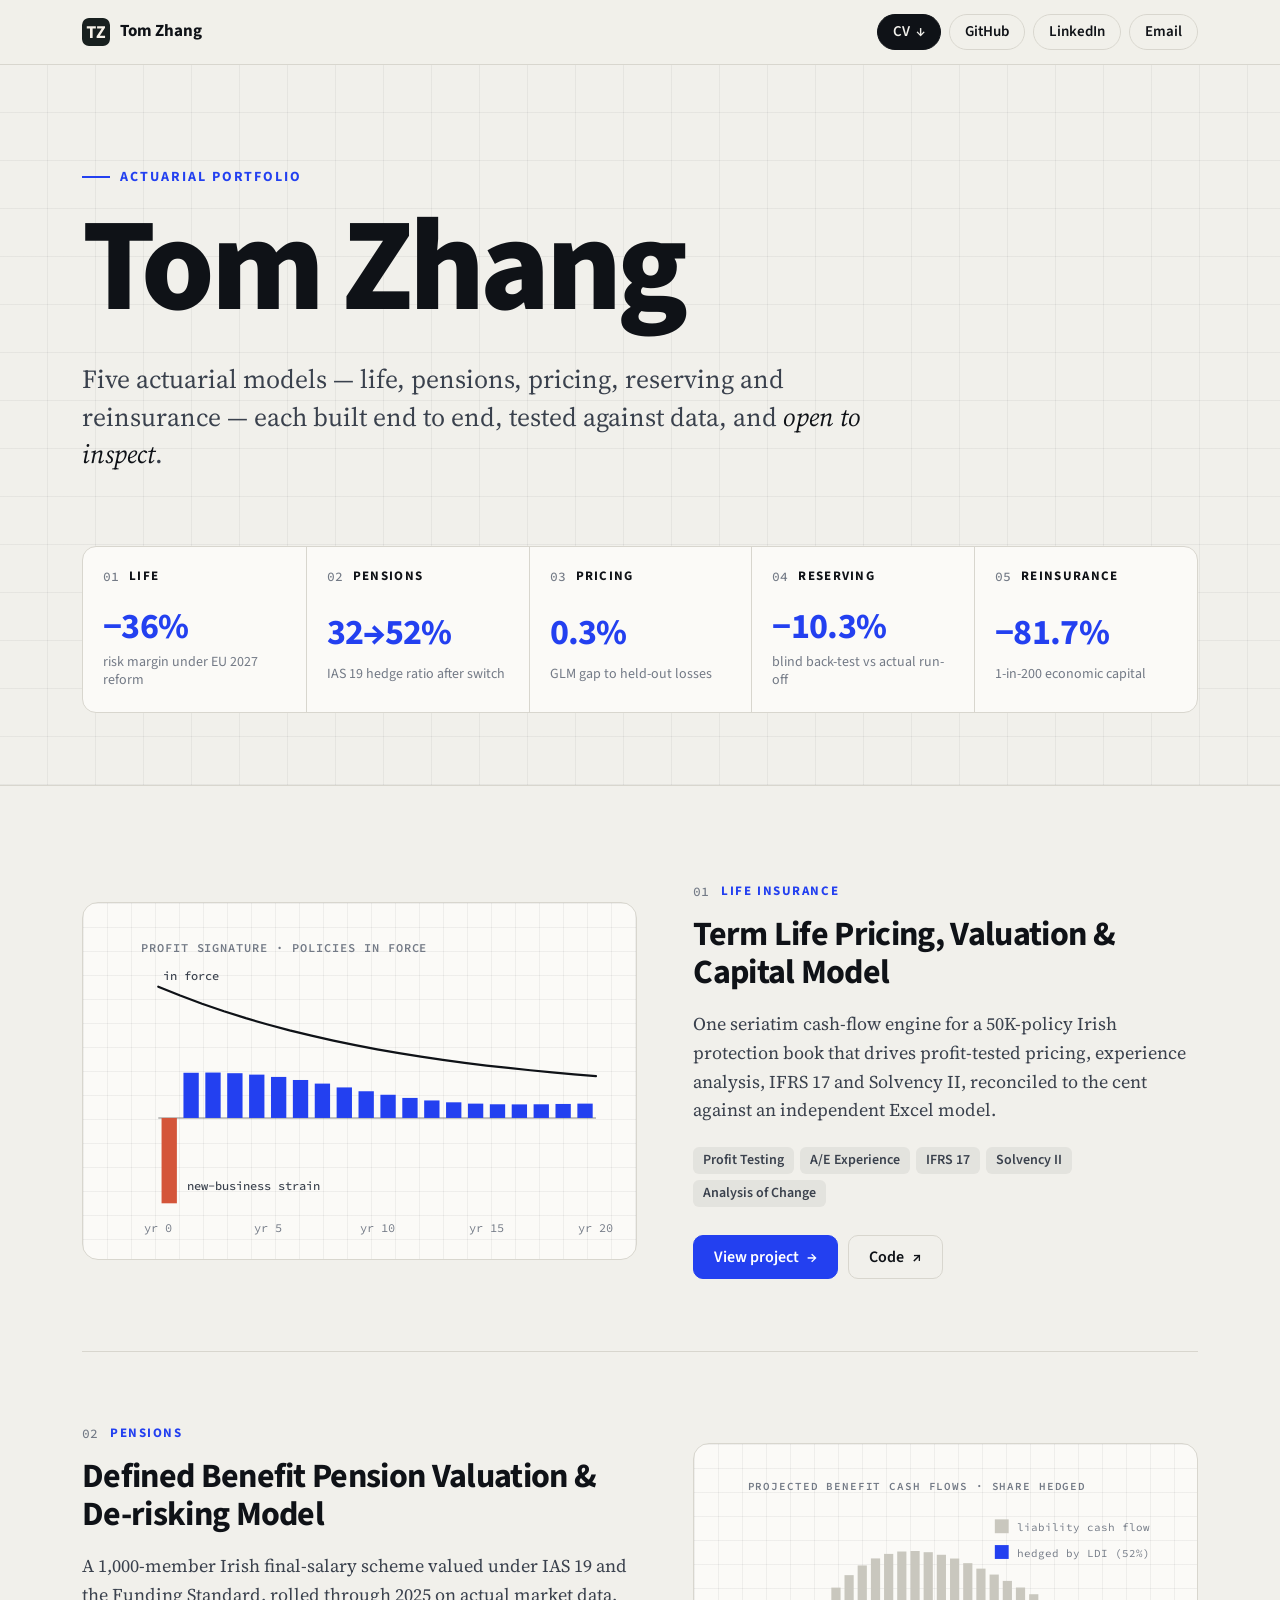
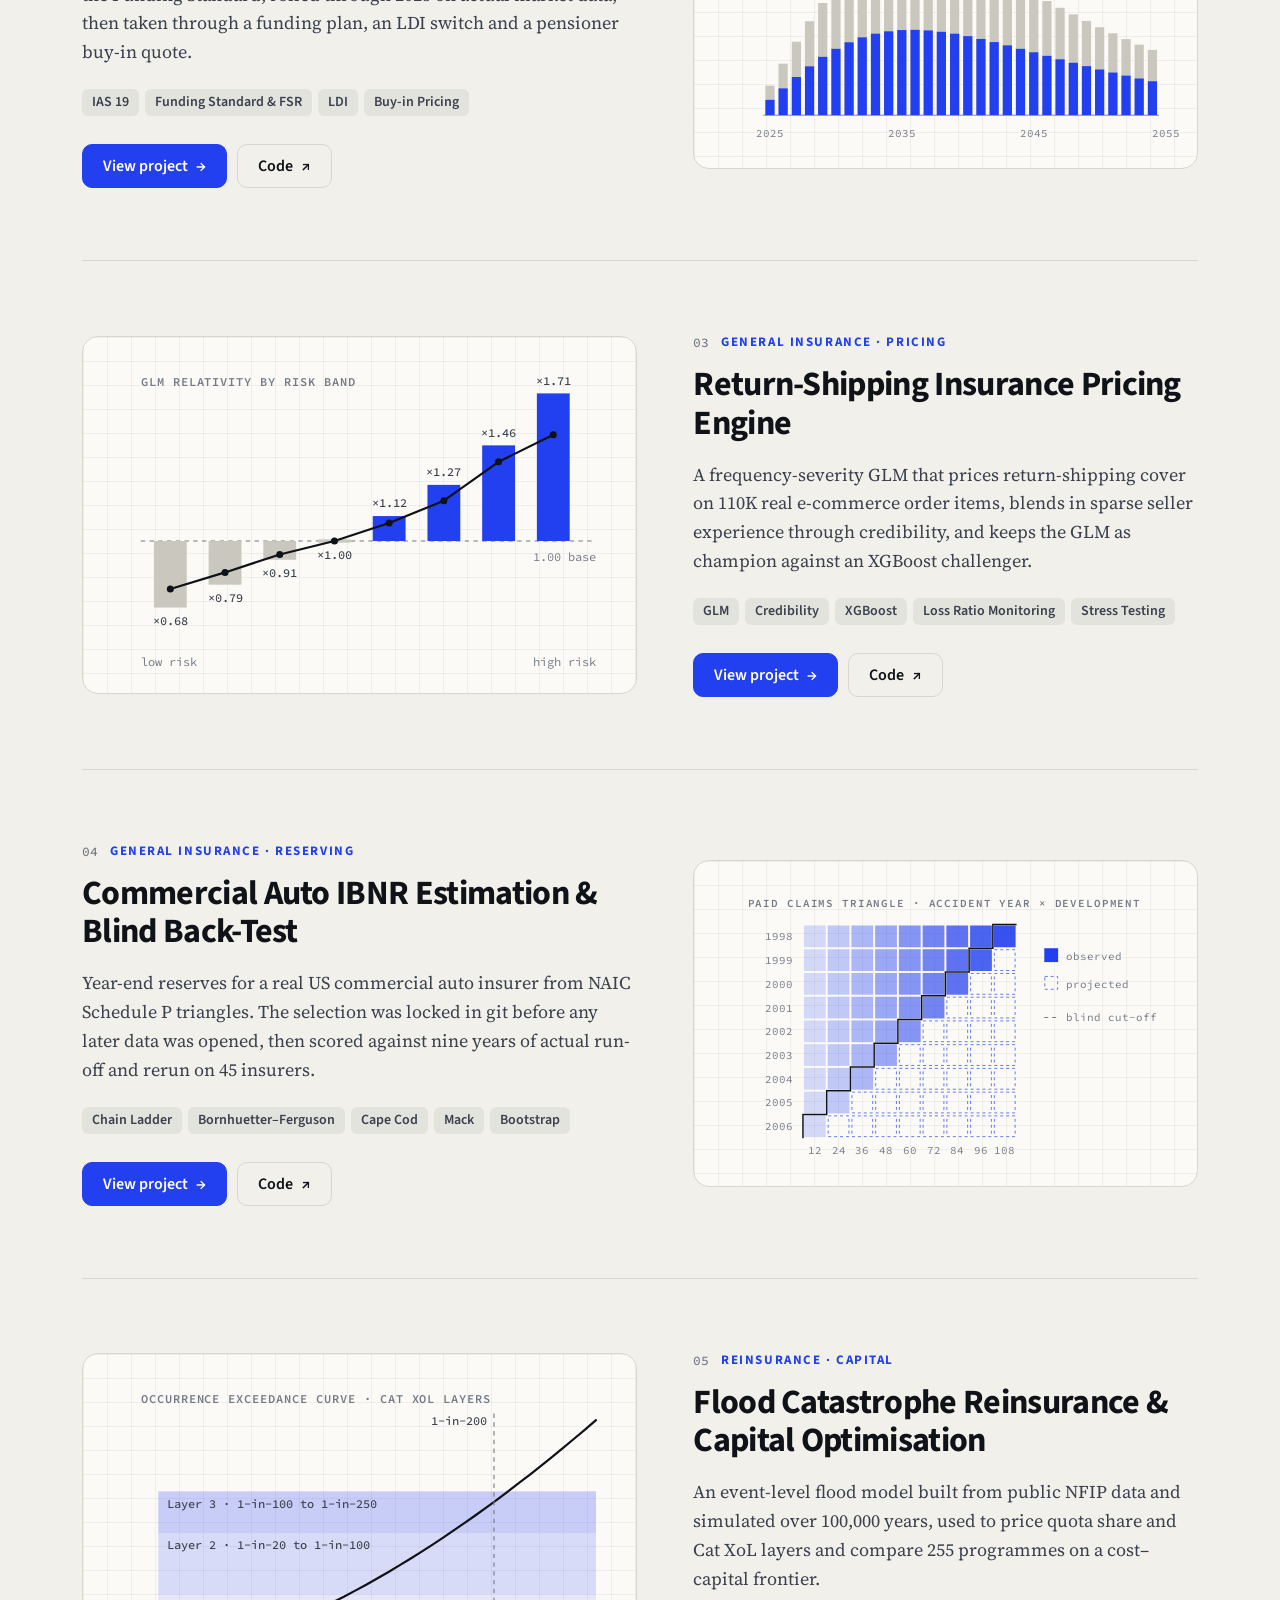
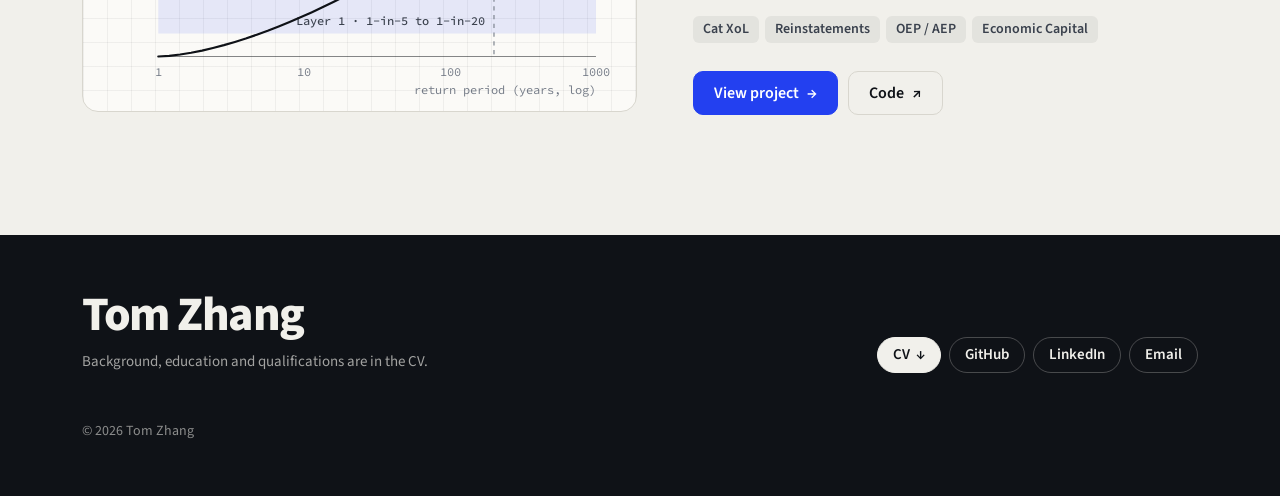
==== index.html @ 36a6f775 "Rebuild site as a visual project portfolio Replace the previous multi-page site with a single page: " ====
<!doctype html>
<html lang="en-IE">
  <head>
    <meta charset="utf-8" />
    <meta name="viewport" content="width=device-width, initial-scale=1" />
    <title>Tom Zhang · Actuarial Portfolio</title>
    <meta
      name="description"
      content="Five actuarial models across pricing, reserving, reinsurance, life and pensions, built end to end and validated against data."
    />
    <link rel="canonical" href="https://pnlync.github.io/actuarial/" />
    <meta property="og:type" content="website" />
    <meta property="og:title" content="Tom Zhang · Actuarial Portfolio" />
    <meta
      property="og:description"
      content="Five actuarial models across pricing, reserving, reinsurance, life and pensions, built end to end and validated against data."
    />
    <meta property="og:url" content="https://pnlync.github.io/actuarial/" />
    <meta name="twitter:card" content="summary" />
    <script type="application/ld+json">
      {
        "@context": "https://schema.org",
        "@type": "Person",
        "name": "Tom Zhang",
        "url": "https://pnlync.github.io/actuarial/",
        "email": "mailto:pnlync@gmail.com",
        "sameAs": ["https://github.com/pnlync", "https://www.linkedin.com/in/zhang42"]
      }
    </script>

    <link rel="icon" href="./assets/favicon.svg" type="image/svg+xml" />
    <link rel="icon" href="./assets/favicon-32.png" sizes="32x32" type="image/png" />
    <link rel="apple-touch-icon" href="./assets/apple-touch-icon.png" />

    <link rel="preconnect" href="https://fonts.googleapis.com" />
    <link rel="preconnect" href="https://fonts.gstatic.com" crossorigin />
    <link
      rel="stylesheet"
      href="https://fonts.googleapis.com/css2?family=Source+Code+Pro:wght@400;500;600&amp;family=Source+Sans+3:wght@400;500;600;700;800&amp;family=Source+Serif+4:ital,opsz,wght@0,8..60,400;0,8..60,600;1,8..60,400&amp;display=swap"
    />
    <link rel="stylesheet" href="./styles.css?v=20260929b" />
  </head>
  <body>
    <a class="skip" href="#work">Skip to projects</a>

    <header class="topbar">
      <div class="shell topbar-inner">
        <a class="mark" href="#top" aria-label="Tom Zhang, back to top">
          <img src="./assets/favicon.svg" alt="" width="28" height="28" />
          <span>Tom Zhang</span>
        </a>
        <nav aria-label="Contact and profiles">
          <ul class="pills">
            <li><a class="pill pill-solid" href="./assets/Tom_Zhang_CV.pdf">CV <span aria-hidden="true">↓</span></a></li>
            <li><a class="pill" href="https://github.com/pnlync">GitHub</a></li>
            <li><a class="pill" href="https://www.linkedin.com/in/zhang42">LinkedIn</a></li>
            <li><a class="pill" href="mailto:pnlync@gmail.com">Email</a></li>
          </ul>
        </nav>
      </div>
    </header>

    <section id="top" class="hero">
      <div class="shell">
        <p class="kicker">Actuarial Portfolio</p>
        <h1>Tom Zhang</h1>
        <p class="statement">
          Five actuarial models — life, pensions, pricing, reserving and reinsurance — each built
          end to end, tested against data, and <em>open to inspect</em>.
        </p>

        <ol class="index" aria-label="Projects at a glance">
          <li>
            <a href="#life">
              <span class="index-num">01</span>
              <span class="index-area">Life</span>
              <span class="index-fig">−36%</span>
              <span class="index-cap">risk margin under EU 2027 reform</span>
            </a>
          </li>
          <li>
            <a href="#pension">
              <span class="index-num">02</span>
              <span class="index-area">Pensions</span>
              <span class="index-fig">32→52%</span>
              <span class="index-cap">IAS 19 hedge ratio after switch</span>
            </a>
          </li>
          <li>
            <a href="#pricing">
              <span class="index-num">03</span>
              <span class="index-area">Pricing</span>
              <span class="index-fig">0.3%</span>
              <span class="index-cap">GLM gap to held-out losses</span>
            </a>
          </li>
          <li>
            <a href="#reserving">
              <span class="index-num">04</span>
              <span class="index-area">Reserving</span>
              <span class="index-fig">−10.3%</span>
              <span class="index-cap">blind back-test vs actual run-off</span>
            </a>
          </li>
          <li>
            <a href="#reinsurance">
              <span class="index-num">05</span>
              <span class="index-area">Reinsurance</span>
              <span class="index-fig">−81.7%</span>
              <span class="index-cap">1-in-200 economic capital</span>
            </a>
          </li>
        </ol>
      </div>
    </section>

    <main id="work" class="work">
      <div class="shell">
        <article class="project" id="life">
          <figure class="fig"><svg viewBox="0 0 480 300" role="img" aria-label="Term life profit signature with initial strain and declining policies in force" xmlns="http://www.w3.org/2000/svg"><text x="40.0" y="28.0" class="cap" text-anchor="start">PROFIT SIGNATURE · POLICIES IN FORCE</text><line x1="56" y1="180" x2="456" y2="180" class="axis"/><rect x="59.0" y="180" width="14.0" height="78.0" class="bar-neg"/><rect x="79.0" y="138.7" width="14.0" height="41.3" class="bar-hi"/><rect x="99.0" y="138.5" width="14.0" height="41.5" class="bar-hi"/><rect x="119.0" y="139.1" width="14.0" height="40.9" class="bar-hi"/><rect x="139.0" y="140.4" width="14.0" height="39.6" class="bar-hi"/><rect x="159.0" y="142.5" width="14.0" height="37.5" class="bar-hi"/><rect x="179.0" y="145.3" width="14.0" height="34.7" class="bar-hi"/><rect x="199.0" y="148.6" width="14.0" height="31.4" class="bar-hi"/><rect x="219.0" y="152.1" width="14.0" height="27.9" class="bar-hi"/><rect x="239.0" y="155.6" width="14.0" height="24.4" class="bar-hi"/><rect x="259.0" y="158.8" width="14.0" height="21.2" class="bar-hi"/><rect x="279.0" y="161.7" width="14.0" height="18.3" class="bar-hi"/><rect x="299.0" y="164.0" width="14.0" height="16.0" class="bar-hi"/><rect x="319.0" y="165.7" width="14.0" height="14.3" class="bar-hi"/><rect x="339.0" y="166.9" width="14.0" height="13.1" class="bar-hi"/><rect x="359.0" y="167.5" width="14.0" height="12.5" class="bar-hi"/><rect x="379.0" y="167.6" width="14.0" height="12.4" class="bar-hi"/><rect x="399.0" y="167.5" width="14.0" height="12.5" class="bar-hi"/><rect x="419.0" y="167.2" width="14.0" height="12.8" class="bar-hi"/><rect x="439.0" y="166.9" width="14.0" height="13.1" class="bar-hi"/><polyline class="line" points="56.0,60.0 76.0,68.1 96.0,75.6 116.0,82.5 136.0,88.8 156.0,94.6 176.0,100.0 196.0,104.8 216.0,109.3 236.0,113.5 256.0,117.3 276.0,120.7 296.0,123.9 316.0,126.9 336.0,129.6 356.0,132.1 376.0,134.3 396.0,136.4 416.0,138.3 436.0,140.1 456.0,141.7"/><text x="60.0" y="54.0" class="val" text-anchor="start">in force</text><text x="82.0" y="246.0" class="val" text-anchor="start">new-business strain</text><text x="56.0" y="284.0" class="ax" text-anchor="middle">yr 0</text><text x="156.0" y="284.0" class="ax" text-anchor="middle">yr 5</text><text x="256.0" y="284.0" class="ax" text-anchor="middle">yr 10</text><text x="356.0" y="284.0" class="ax" text-anchor="middle">yr 15</text><text x="456.0" y="284.0" class="ax" text-anchor="middle">yr 20</text></svg></figure>
          <div class="body">
            <p class="meta"><span class="meta-num">01</span>Life Insurance</p>
            <h2><a href="https://pnlync.github.io/assurance/">Term Life Pricing, Valuation &amp; Capital Model</a></h2>
            <p class="summary">
              One seriatim cash-flow engine for a 50K-policy Irish protection book that drives
              profit-tested pricing, experience analysis, IFRS 17 and Solvency II, reconciled to
              the cent against an independent Excel model.
            </p>
            <ul class="tags">
              <li>Profit Testing</li><li>A/E Experience</li><li>IFRS 17</li><li>Solvency II</li><li>Analysis of Change</li>
            </ul>
            <p class="actions">
              <a class="btn btn-solid" href="https://pnlync.github.io/assurance/">View project <span aria-hidden="true">→</span></a>
              <a class="btn" href="https://github.com/pnlync/assurance">Code <span aria-hidden="true">↗</span></a>
            </p>
          </div>
        </article>

        <article class="project" id="pension">
          <figure class="fig"><svg viewBox="0 0 480 300" role="img" aria-label="Pension liability cash flows by year with the hedged share highlighted" xmlns="http://www.w3.org/2000/svg"><text x="40.0" y="28.0" class="cap" text-anchor="start">PROJECTED BENEFIT CASH FLOWS · SHARE HEDGED</text><line x1="56" y1="256" x2="456" y2="256" class="axis"/><rect x="58.0" y="226.1" width="9.3" height="29.9" class="bar-lo"/><rect x="58.0" y="240.5" width="9.3" height="15.5" class="bar-hi"/><rect x="71.3" y="203.9" width="9.3" height="52.1" class="bar-lo"/><rect x="71.3" y="228.9" width="9.3" height="27.1" class="bar-hi"/><rect x="84.7" y="181.7" width="9.3" height="74.3" class="bar-lo"/><rect x="84.7" y="217.4" width="9.3" height="38.6" class="bar-hi"/><rect x="98.0" y="161.0" width="9.3" height="95.0" class="bar-lo"/><rect x="98.0" y="206.6" width="9.3" height="49.4" class="bar-hi"/><rect x="111.3" y="142.6" width="9.3" height="113.4" class="bar-lo"/><rect x="111.3" y="197.0" width="9.3" height="59.0" class="bar-hi"/><rect x="124.7" y="127.0" width="9.3" height="129.0" class="bar-lo"/><rect x="124.7" y="188.9" width="9.3" height="67.1" class="bar-hi"/><rect x="138.0" y="114.4" width="9.3" height="141.6" class="bar-lo"/><rect x="138.0" y="182.3" width="9.3" height="73.7" class="bar-hi"/><rect x="151.3" y="104.6" width="9.3" height="151.4" class="bar-lo"/><rect x="151.3" y="177.3" width="9.3" height="78.7" class="bar-hi"/><rect x="164.7" y="97.5" width="9.3" height="158.5" class="bar-lo"/><rect x="164.7" y="173.6" width="9.3" height="82.4" class="bar-hi"/><rect x="178.0" y="92.9" width="9.3" height="163.1" class="bar-lo"/><rect x="178.0" y="171.2" width="9.3" height="84.8" class="bar-hi"/><rect x="191.3" y="90.5" width="9.3" height="165.5" class="bar-lo"/><rect x="191.3" y="169.9" width="9.3" height="86.1" class="bar-hi"/><rect x="204.7" y="90.0" width="9.3" height="166.0" class="bar-lo"/><rect x="204.7" y="169.7" width="9.3" height="86.3" class="bar-hi"/><rect x="218.0" y="91.2" width="9.3" height="164.8" class="bar-lo"/><rect x="218.0" y="170.3" width="9.3" height="85.7" class="bar-hi"/><rect x="231.3" y="93.8" width="9.3" height="162.2" class="bar-lo"/><rect x="231.3" y="171.7" width="9.3" height="84.3" class="bar-hi"/><rect x="244.7" y="97.6" width="9.3" height="158.4" class="bar-lo"/><rect x="244.7" y="173.6" width="9.3" height="82.4" class="bar-hi"/><rect x="258.0" y="102.3" width="9.3" height="153.7" class="bar-lo"/><rect x="258.0" y="176.1" width="9.3" height="79.9" class="bar-hi"/><rect x="271.3" y="107.8" width="9.3" height="148.2" class="bar-lo"/><rect x="271.3" y="178.9" width="9.3" height="77.1" class="bar-hi"/><rect x="284.7" y="113.8" width="9.3" height="142.2" class="bar-lo"/><rect x="284.7" y="182.1" width="9.3" height="73.9" class="bar-hi"/><rect x="298.0" y="120.2" width="9.3" height="135.8" class="bar-lo"/><rect x="298.0" y="185.4" width="9.3" height="70.6" class="bar-hi"/><rect x="311.3" y="126.9" width="9.3" height="129.1" class="bar-lo"/><rect x="311.3" y="188.9" width="9.3" height="67.1" class="bar-hi"/><rect x="324.7" y="133.7" width="9.3" height="122.3" class="bar-lo"/><rect x="324.7" y="192.4" width="9.3" height="63.6" class="bar-hi"/><rect x="338.0" y="140.6" width="9.3" height="115.4" class="bar-lo"/><rect x="338.0" y="196.0" width="9.3" height="60.0" class="bar-hi"/><rect x="351.3" y="147.4" width="9.3" height="108.6" class="bar-lo"/><rect x="351.3" y="199.5" width="9.3" height="56.5" class="bar-hi"/><rect x="364.7" y="154.1" width="9.3" height="101.9" class="bar-lo"/><rect x="364.7" y="203.0" width="9.3" height="53.0" class="bar-hi"/><rect x="378.0" y="160.7" width="9.3" height="95.3" class="bar-lo"/><rect x="378.0" y="206.4" width="9.3" height="49.6" class="bar-hi"/><rect x="391.3" y="167.1" width="9.3" height="88.9" class="bar-lo"/><rect x="391.3" y="209.8" width="9.3" height="46.2" class="bar-hi"/><rect x="404.7" y="173.2" width="9.3" height="82.8" class="bar-lo"/><rect x="404.7" y="212.9" width="9.3" height="43.1" class="bar-hi"/><rect x="418.0" y="179.1" width="9.3" height="76.9" class="bar-lo"/><rect x="418.0" y="216.0" width="9.3" height="40.0" class="bar-hi"/><rect x="431.3" y="184.7" width="9.3" height="71.3" class="bar-lo"/><rect x="431.3" y="218.9" width="9.3" height="37.1" class="bar-hi"/><rect x="444.7" y="190.0" width="9.3" height="66.0" class="bar-lo"/><rect x="444.7" y="221.7" width="9.3" height="34.3" class="bar-hi"/><rect x="290" y="58" width="14" height="14" class="bar-lo"/><text x="312.0" y="70.0" class="ax" text-anchor="start">liability cash flow</text><rect x="290" y="84" width="14" height="14" class="bar-hi"/><text x="312.0" y="96.0" class="ax" text-anchor="start">hedged by LDI (52%)</text><text x="62.7" y="278.0" class="ax" text-anchor="middle">2025</text><text x="196.0" y="278.0" class="ax" text-anchor="middle">2035</text><text x="329.3" y="278.0" class="ax" text-anchor="middle">2045</text><text x="462.7" y="278.0" class="ax" text-anchor="middle">2055</text></svg></figure>
          <div class="body">
            <p class="meta"><span class="meta-num">02</span>Pensions</p>
            <h2><a href="https://pnlync.github.io/db-pension/">Defined Benefit Pension Valuation &amp; De-risking Model</a></h2>
            <p class="summary">
              A 1,000-member Irish final-salary scheme valued under IAS 19 and the Funding
              Standard, rolled through 2025 on actual market data, then taken through a funding
              plan, an LDI switch and a pensioner buy-in quote.
            </p>
            <ul class="tags">
              <li>IAS 19</li><li>Funding Standard &amp; FSR</li><li>LDI</li><li>Buy-in Pricing</li>
            </ul>
            <p class="actions">
              <a class="btn btn-solid" href="https://pnlync.github.io/db-pension/">View project <span aria-hidden="true">→</span></a>
              <a class="btn" href="https://github.com/pnlync/db-pension">Code <span aria-hidden="true">↗</span></a>
            </p>
          </div>
        </article>

        <article class="project" id="pricing">
          <figure class="fig"><svg viewBox="0 0 480 300" role="img" aria-label="Bar chart of GLM relativities by risk band with a credibility-blended line" xmlns="http://www.w3.org/2000/svg"><line x1="40" y1="170" x2="456" y2="170" class="base"/><text x="456.0" y="188.0" class="ax" text-anchor="end">1.00 base</text><rect x="52" y="170.0" width="30" height="60.8" class="bar-lo"/><text x="67.0" y="246.8" class="val" text-anchor="middle">×0.68</text><rect x="102" y="170.0" width="30" height="39.9" class="bar-lo"/><text x="117.0" y="225.9" class="val" text-anchor="middle">×0.79</text><rect x="152" y="170.0" width="30" height="17.1" class="bar-lo"/><text x="167.0" y="203.1" class="val" text-anchor="middle">×0.91</text><rect x="202" y="168.5" width="30" height="3" class="bar-lo"/><text x="217.0" y="186.0" class="val" text-anchor="middle">×1.00</text><rect x="252" y="147.2" width="30" height="22.8" class="bar-hi"/><text x="267.0" y="139.2" class="val" text-anchor="middle">×1.12</text><rect x="302" y="118.7" width="30" height="51.3" class="bar-hi"/><text x="317.0" y="110.7" class="val" text-anchor="middle">×1.27</text><rect x="352" y="82.6" width="30" height="87.4" class="bar-hi"/><text x="367.0" y="74.6" class="val" text-anchor="middle">×1.46</text><rect x="402" y="35.1" width="30" height="134.9" class="bar-hi"/><text x="417.0" y="27.1" class="val" text-anchor="middle">×1.71</text><polyline class="line" points="67.0,213.8 117.0,198.7 167.0,182.3 217.0,170.0 267.0,153.6 317.0,133.1 367.0,97.6 417.0,72.9"/><circle cx="67.0" cy="213.8" r="3.2" class="dot"/><circle cx="117.0" cy="198.7" r="3.2" class="dot"/><circle cx="167.0" cy="182.3" r="3.2" class="dot"/><circle cx="217.0" cy="170.0" r="3.2" class="dot"/><circle cx="267.0" cy="153.6" r="3.2" class="dot"/><circle cx="317.0" cy="133.1" r="3.2" class="dot"/><circle cx="367.0" cy="97.6" r="3.2" class="dot"/><circle cx="417.0" cy="72.9" r="3.2" class="dot"/><text x="40.0" y="28.0" class="cap" text-anchor="start">GLM RELATIVITY BY RISK BAND</text><text x="40.0" y="284.0" class="ax" text-anchor="start">low risk</text><text x="456.0" y="284.0" class="ax" text-anchor="end">high risk</text></svg></figure>
          <div class="body">
            <p class="meta"><span class="meta-num">03</span>General Insurance · Pricing</p>
            <h2><a href="https://pnlync.github.io/shipping-insurance/">Return-Shipping Insurance Pricing Engine</a></h2>
            <p class="summary">
              A frequency-severity GLM that prices return-shipping cover on 110K real e-commerce
              order items, blends in sparse seller experience through credibility, and keeps the
              GLM as champion against an XGBoost challenger.
            </p>
            <ul class="tags">
              <li>GLM</li><li>Credibility</li><li>XGBoost</li><li>Loss Ratio Monitoring</li><li>Stress Testing</li>
            </ul>
            <p class="actions">
              <a class="btn btn-solid" href="https://pnlync.github.io/shipping-insurance/">View project <span aria-hidden="true">→</span></a>
              <a class="btn" href="https://github.com/pnlync/shipping-insurance">Code <span aria-hidden="true">↗</span></a>
            </p>
          </div>
        </article>

        <article class="project" id="reserving">
          <figure class="fig"><svg viewBox="0 0 480 300" role="img" aria-label="Claims development triangle split into observed and projected cells" xmlns="http://www.w3.org/2000/svg"><text x="40.0" y="28.0" class="cap" text-anchor="start">PAID CLAIMS TRIANGLE · ACCIDENT YEAR × DEVELOPMENT</text><text x="86.0" y="62.0" class="ax" text-anchor="end">1998</text><rect x="97" y="47" width="22" height="22" class="cell" style="opacity:0.18"/><rect x="121" y="47" width="22" height="22" class="cell" style="opacity:0.27"/><rect x="145" y="47" width="22" height="22" class="cell" style="opacity:0.36"/><rect x="169" y="47" width="22" height="22" class="cell" style="opacity:0.45"/><rect x="193" y="47" width="22" height="22" class="cell" style="opacity:0.54"/><rect x="217" y="47" width="22" height="22" class="cell" style="opacity:0.63"/><rect x="241" y="47" width="22" height="22" class="cell" style="opacity:0.72"/><rect x="265" y="47" width="22" height="22" class="cell" style="opacity:0.81"/><rect x="289" y="47" width="22" height="22" class="cell" style="opacity:0.90"/><text x="86.0" y="86.0" class="ax" text-anchor="end">1999</text><rect x="97" y="71" width="22" height="22" class="cell" style="opacity:0.18"/><rect x="121" y="71" width="22" height="22" class="cell" style="opacity:0.27"/><rect x="145" y="71" width="22" height="22" class="cell" style="opacity:0.36"/><rect x="169" y="71" width="22" height="22" class="cell" style="opacity:0.45"/><rect x="193" y="71" width="22" height="22" class="cell" style="opacity:0.54"/><rect x="217" y="71" width="22" height="22" class="cell" style="opacity:0.63"/><rect x="241" y="71" width="22" height="22" class="cell" style="opacity:0.72"/><rect x="265" y="71" width="22" height="22" class="cell" style="opacity:0.81"/><rect x="289.5" y="71.5" width="21" height="21" class="proj"/><text x="86.0" y="110.0" class="ax" text-anchor="end">2000</text><rect x="97" y="95" width="22" height="22" class="cell" style="opacity:0.18"/><rect x="121" y="95" width="22" height="22" class="cell" style="opacity:0.27"/><rect x="145" y="95" width="22" height="22" class="cell" style="opacity:0.36"/><rect x="169" y="95" width="22" height="22" class="cell" style="opacity:0.45"/><rect x="193" y="95" width="22" height="22" class="cell" style="opacity:0.54"/><rect x="217" y="95" width="22" height="22" class="cell" style="opacity:0.63"/><rect x="241" y="95" width="22" height="22" class="cell" style="opacity:0.72"/><rect x="265.5" y="95.5" width="21" height="21" class="proj"/><rect x="289.5" y="95.5" width="21" height="21" class="proj"/><text x="86.0" y="134.0" class="ax" text-anchor="end">2001</text><rect x="97" y="119" width="22" height="22" class="cell" style="opacity:0.18"/><rect x="121" y="119" width="22" height="22" class="cell" style="opacity:0.27"/><rect x="145" y="119" width="22" height="22" class="cell" style="opacity:0.36"/><rect x="169" y="119" width="22" height="22" class="cell" style="opacity:0.45"/><rect x="193" y="119" width="22" height="22" class="cell" style="opacity:0.54"/><rect x="217" y="119" width="22" height="22" class="cell" style="opacity:0.63"/><rect x="241.5" y="119.5" width="21" height="21" class="proj"/><rect x="265.5" y="119.5" width="21" height="21" class="proj"/><rect x="289.5" y="119.5" width="21" height="21" class="proj"/><text x="86.0" y="158.0" class="ax" text-anchor="end">2002</text><rect x="97" y="143" width="22" height="22" class="cell" style="opacity:0.18"/><rect x="121" y="143" width="22" height="22" class="cell" style="opacity:0.27"/><rect x="145" y="143" width="22" height="22" class="cell" style="opacity:0.36"/><rect x="169" y="143" width="22" height="22" class="cell" style="opacity:0.45"/><rect x="193" y="143" width="22" height="22" class="cell" style="opacity:0.54"/><rect x="217.5" y="143.5" width="21" height="21" class="proj"/><rect x="241.5" y="143.5" width="21" height="21" class="proj"/><rect x="265.5" y="143.5" width="21" height="21" class="proj"/><rect x="289.5" y="143.5" width="21" height="21" class="proj"/><text x="86.0" y="182.0" class="ax" text-anchor="end">2003</text><rect x="97" y="167" width="22" height="22" class="cell" style="opacity:0.18"/><rect x="121" y="167" width="22" height="22" class="cell" style="opacity:0.27"/><rect x="145" y="167" width="22" height="22" class="cell" style="opacity:0.36"/><rect x="169" y="167" width="22" height="22" class="cell" style="opacity:0.45"/><rect x="193.5" y="167.5" width="21" height="21" class="proj"/><rect x="217.5" y="167.5" width="21" height="21" class="proj"/><rect x="241.5" y="167.5" width="21" height="21" class="proj"/><rect x="265.5" y="167.5" width="21" height="21" class="proj"/><rect x="289.5" y="167.5" width="21" height="21" class="proj"/><text x="86.0" y="206.0" class="ax" text-anchor="end">2004</text><rect x="97" y="191" width="22" height="22" class="cell" style="opacity:0.18"/><rect x="121" y="191" width="22" height="22" class="cell" style="opacity:0.27"/><rect x="145" y="191" width="22" height="22" class="cell" style="opacity:0.36"/><rect x="169.5" y="191.5" width="21" height="21" class="proj"/><rect x="193.5" y="191.5" width="21" height="21" class="proj"/><rect x="217.5" y="191.5" width="21" height="21" class="proj"/><rect x="241.5" y="191.5" width="21" height="21" class="proj"/><rect x="265.5" y="191.5" width="21" height="21" class="proj"/><rect x="289.5" y="191.5" width="21" height="21" class="proj"/><text x="86.0" y="230.0" class="ax" text-anchor="end">2005</text><rect x="97" y="215" width="22" height="22" class="cell" style="opacity:0.18"/><rect x="121" y="215" width="22" height="22" class="cell" style="opacity:0.27"/><rect x="145.5" y="215.5" width="21" height="21" class="proj"/><rect x="169.5" y="215.5" width="21" height="21" class="proj"/><rect x="193.5" y="215.5" width="21" height="21" class="proj"/><rect x="217.5" y="215.5" width="21" height="21" class="proj"/><rect x="241.5" y="215.5" width="21" height="21" class="proj"/><rect x="265.5" y="215.5" width="21" height="21" class="proj"/><rect x="289.5" y="215.5" width="21" height="21" class="proj"/><text x="86.0" y="254.0" class="ax" text-anchor="end">2006</text><rect x="97" y="239" width="22" height="22" class="cell" style="opacity:0.18"/><rect x="121.5" y="239.5" width="21" height="21" class="proj"/><rect x="145.5" y="239.5" width="21" height="21" class="proj"/><rect x="169.5" y="239.5" width="21" height="21" class="proj"/><rect x="193.5" y="239.5" width="21" height="21" class="proj"/><rect x="217.5" y="239.5" width="21" height="21" class="proj"/><rect x="241.5" y="239.5" width="21" height="21" class="proj"/><rect x="265.5" y="239.5" width="21" height="21" class="proj"/><rect x="289.5" y="239.5" width="21" height="21" class="proj"/><text x="108.0" y="278.0" class="ax" text-anchor="middle">12</text><text x="132.0" y="278.0" class="ax" text-anchor="middle">24</text><text x="156.0" y="278.0" class="ax" text-anchor="middle">36</text><text x="180.0" y="278.0" class="ax" text-anchor="middle">48</text><text x="204.0" y="278.0" class="ax" text-anchor="middle">60</text><text x="228.0" y="278.0" class="ax" text-anchor="middle">72</text><text x="252.0" y="278.0" class="ax" text-anchor="middle">84</text><text x="276.0" y="278.0" class="ax" text-anchor="middle">96</text><text x="300.0" y="278.0" class="ax" text-anchor="middle">108</text><rect x="340" y="70" width="14" height="14" class="cell"/><text x="362.0" y="82.0" class="ax" text-anchor="start">observed</text><rect x="340.5" y="98.5" width="13" height="13" class="proj"/><text x="362.0" y="110.0" class="ax" text-anchor="start">projected</text><line x1="340" y1="140" x2="354" y2="140" class="base"/><text x="362.0" y="144.0" class="ax" text-anchor="start">blind cut-off</text><polyline class="cut" points="312,46 312,46 288,46 288,70 264,70 264,94 240,94 240,118 216,118 216,142 192,142 192,166 168,166 168,190 144,190 144,214 120,214 120,238 96,238 96,262"/></svg></figure>
          <div class="body">
            <p class="meta"><span class="meta-num">04</span>General Insurance · Reserving</p>
            <h2><a href="https://pnlync.github.io/reserving/">Commercial Auto IBNR Estimation &amp; Blind Back-Test</a></h2>
            <p class="summary">
              Year-end reserves for a real US commercial auto insurer from NAIC Schedule P
              triangles. The selection was locked in git before any later data was opened, then
              scored against nine years of actual run-off and rerun on 45 insurers.
            </p>
            <ul class="tags">
              <li>Chain Ladder</li><li>Bornhuetter–Ferguson</li><li>Cape Cod</li><li>Mack</li><li>Bootstrap</li>
            </ul>
            <p class="actions">
              <a class="btn btn-solid" href="https://pnlync.github.io/reserving/">View project <span aria-hidden="true">→</span></a>
              <a class="btn" href="https://github.com/pnlync/reserving">Code <span aria-hidden="true">↗</span></a>
            </p>
          </div>
        </article>

        <article class="project" id="reinsurance">
          <figure class="fig"><svg viewBox="0 0 480 300" role="img" aria-label="Exceedance curve with three catastrophe excess-of-loss layers and the 1-in-200 point" xmlns="http://www.w3.org/2000/svg"><text x="40.0" y="28.0" class="cap" text-anchor="start">OCCURRENCE EXCEEDANCE CURVE · CAT XOL LAYERS</text><rect x="56" y="203.3" width="400" height="35.7" class="layer" style="opacity:0.10"/><text x="354.8" y="231.0" class="val" text-anchor="end">Layer 1 · 1-in-5 to 1-in-20</text><rect x="56" y="147.1" width="400" height="56.2" class="layer" style="opacity:0.17"/><text x="64.0" y="162.1" class="val" text-anchor="start">Layer 2 · 1-in-20 to 1-in-100</text><rect x="56" y="109.1" width="400" height="38.0" class="layer" style="opacity:0.24"/><text x="64.0" y="124.1" class="val" text-anchor="start">Layer 3 · 1-in-100 to 1-in-250</text><line x1="56" y1="260" x2="456" y2="260" class="axis"/><polyline class="line" points="56.0,260.0 66.0,259.4 76.0,258.2 86.0,256.6 96.0,254.6 106.0,252.2 116.0,249.6 126.0,246.7 136.0,243.6 146.0,240.1 156.0,236.5 166.0,232.6 176.0,228.5 186.0,224.2 196.0,219.7 206.0,215.0 216.0,210.1 226.0,205.1 236.0,199.8 246.0,194.4 256.0,188.7 266.0,183.0 276.0,177.0 286.0,170.9 296.0,164.6 306.0,158.2 316.0,151.6 326.0,144.8 336.0,137.9 346.0,130.9 356.0,123.7 366.0,116.3 376.0,108.9 386.0,101.2 396.0,93.5 406.0,85.6 416.0,77.5 426.0,69.3 436.0,61.0 446.0,52.6 456.0,44.0"/><line x1="362.8" y1="38" x2="362.8" y2="260" class="base"/><text x="356.8" y="48.0" class="val" text-anchor="end">1-in-200</text><text x="56.0" y="278.0" class="ax" text-anchor="middle">1</text><text x="189.3" y="278.0" class="ax" text-anchor="middle">10</text><text x="322.7" y="278.0" class="ax" text-anchor="middle">100</text><text x="456.0" y="278.0" class="ax" text-anchor="middle">1000</text><text x="456.0" y="294.0" class="ax" text-anchor="end">return period (years, log)</text></svg></figure>
          <div class="body">
            <p class="meta"><span class="meta-num">05</span>Reinsurance · Capital</p>
            <h2><a href="https://pnlync.github.io/reinsurance/">Flood Catastrophe Reinsurance &amp; Capital Optimisation</a></h2>
            <p class="summary">
              An event-level flood model built from public NFIP data and simulated over 100,000
              years, used to price quota share and Cat XoL layers and compare 255 programmes on a
              cost–capital frontier.
            </p>
            <ul class="tags">
              <li>Cat XoL</li><li>Reinstatements</li><li>OEP / AEP</li><li>Economic Capital</li>
            </ul>
            <p class="actions">
              <a class="btn btn-solid" href="https://pnlync.github.io/reinsurance/">View project <span aria-hidden="true">→</span></a>
              <a class="btn" href="https://github.com/pnlync/reinsurance">Code <span aria-hidden="true">↗</span></a>
            </p>
          </div>
        </article>
      </div>
    </main>

    <footer class="footer">
      <div class="shell footer-inner">
        <div>
          <p class="footer-name">Tom Zhang</p>
          <p class="footer-note">Background, education and qualifications are in the CV.</p>
        </div>
        <ul class="pills">
          <li><a class="pill pill-solid" href="./assets/Tom_Zhang_CV.pdf">CV <span aria-hidden="true">↓</span></a></li>
          <li><a class="pill" href="https://github.com/pnlync">GitHub</a></li>
          <li><a class="pill" href="https://www.linkedin.com/in/zhang42">LinkedIn</a></li>
          <li><a class="pill" href="mailto:pnlync@gmail.com">Email</a></li>
        </ul>
      </div>
      <p class="shell copy">© 2026 Tom Zhang</p>
    </footer>
  </body>
</html>
---- styles.css ----
/* Tom Zhang · Actuarial Portfolio
   Type: Source Sans 3 (structure), Source Serif 4 (reading), Source Code Pro (data labels) */

:root {
  --bg: #f1f0eb;
  --panel: #fbfaf7;
  --ink: #0f1217;
  --ink-2: #3a414d;
  --muted: #737a86;
  --line: #d8d6ce;
  --grid: rgba(15, 18, 23, 0.05);
  --accent: #2340f0;
  --accent-ink: #ffffff;
  --bar: #c9c7be;
  --neg: #d4553a;

  --sans: "Source Sans 3", system-ui, -apple-system, "Segoe UI", sans-serif;
  --serif: "Source Serif 4", Georgia, serif;
  --mono: "Source Code Pro", ui-monospace, Menlo, Consolas, monospace;

  --shell: 1180px;
  --gutter: 32px;
  color-scheme: light;
}

@media (prefers-color-scheme: dark) {
  :root:not([data-theme="light"]) {
    --bg: #0b0d11;
    --panel: #12151b;
    --ink: #eef0f4;
    --ink-2: #b7bdc8;
    --muted: #7d8594;
    --line: #262b34;
    --grid: rgba(238, 240, 244, 0.045);
    --accent: #7b8cff;
    --accent-ink: #0b0d11;
    --bar: #343a45;
    --neg: #ef7a5f;
    color-scheme: dark;
  }
}

:root[data-theme="dark"] {
  --bg: #0b0d11;
  --panel: #12151b;
  --ink: #eef0f4;
  --ink-2: #b7bdc8;
  --muted: #7d8594;
  --line: #262b34;
  --grid: rgba(238, 240, 244, 0.045);
  --accent: #7b8cff;
  --accent-ink: #0b0d11;
  --bar: #343a45;
  --neg: #ef7a5f;
  color-scheme: dark;
}

*,
*::before,
*::after {
  box-sizing: border-box;
}

html {
  scroll-behavior: smooth;
  scroll-padding-top: 88px;
  -webkit-text-size-adjust: 100%;
}

body {
  margin: 0;
  background: var(--bg);
  color: var(--ink);
  font-family: var(--sans);
  font-size: 17px;
  line-height: 1.5;
  -webkit-font-smoothing: antialiased;
  text-rendering: optimizeLegibility;
}

a {
  color: inherit;
}

:focus-visible {
  outline: 2px solid var(--accent);
  outline-offset: 3px;
}

ul,
ol {
  margin: 0;
  padding: 0;
  list-style: none;
}

.shell {
  width: 100%;
  max-width: var(--shell);
  margin-inline: auto;
  padding-inline: var(--gutter);
}

.skip {
  position: absolute;
  left: -9999px;
}

.skip:focus {
  left: 16px;
  top: 12px;
  z-index: 100;
  padding: 8px 12px;
  background: var(--ink);
  color: var(--bg);
}

/* ---------- Top bar ---------- */

.topbar {
  position: sticky;
  top: 0;
  z-index: 50;
  background: color-mix(in srgb, var(--bg) 86%, transparent);
  backdrop-filter: saturate(1.4) blur(12px);
  -webkit-backdrop-filter: saturate(1.4) blur(12px);
  border-bottom: 1px solid var(--line);
}

.topbar-inner {
  display: flex;
  align-items: center;
  justify-content: space-between;
  gap: 16px;
  height: 64px;
}

.mark {
  display: inline-flex;
  align-items: center;
  gap: 10px;
  font-weight: 700;
  font-size: 17px;
  text-decoration: none;
  white-space: nowrap;
}

.mark img {
  display: block;
  border-radius: 7px;
}

.pills {
  display: flex;
  flex-wrap: wrap;
  gap: 8px;
}

.pill {
  display: inline-flex;
  align-items: center;
  gap: 6px;
  height: 36px;
  padding: 0 15px;
  border: 1px solid var(--line);
  border-radius: 999px;
  font-size: 15px;
  font-weight: 600;
  text-decoration: none;
  white-space: nowrap;
  transition: border-color 0.15s, background-color 0.15s, color 0.15s;
}

.pill:hover {
  border-color: var(--ink);
}

.pill-solid {
  background: var(--ink);
  border-color: var(--ink);
  color: var(--bg);
}

.pill-solid:hover {
  background: var(--accent);
  border-color: var(--accent);
  color: var(--accent-ink);
}

/* ---------- Hero ---------- */

.hero {
  position: relative;
  padding-block: 96px 72px;
  background-image:
    linear-gradient(var(--grid) 1px, transparent 1px),
    linear-gradient(90deg, var(--grid) 1px, transparent 1px);
  background-size: 48px 48px;
  background-position: -1px -1px;
  border-bottom: 1px solid var(--line);
}

.kicker {
  display: inline-flex;
  align-items: center;
  gap: 10px;
  margin: 0 0 20px;
  font-size: 14px;
  font-weight: 700;
  letter-spacing: 0.14em;
  text-transform: uppercase;
  color: var(--accent);
}

.kicker::before {
  content: "";
  width: 28px;
  height: 2px;
  background: currentColor;
}

.hero h1 {
  margin: 0;
  font-size: clamp(56px, 11vw, 132px);
  font-weight: 800;
  line-height: 0.92;
  letter-spacing: -0.035em;
}

.statement {
  max-width: 30em;
  margin: 32px 0 0;
  font-family: var(--serif);
  font-size: clamp(20px, 2.3vw, 26px);
  line-height: 1.45;
  color: var(--ink-2);
}

.statement em {
  font-style: italic;
  color: var(--ink);
}

.index {
  display: grid;
  grid-template-columns: repeat(5, minmax(0, 1fr));
  margin-top: 72px;
  border: 1px solid var(--line);
  border-radius: 14px;
  background: var(--panel);
  overflow: hidden;
}

.index li + li {
  border-left: 1px solid var(--line);
}

.index a {
  display: grid;
  grid-template-columns: auto 1fr;
  grid-template-areas:
    "num area"
    "fig fig"
    "cap cap";
  column-gap: 10px;
  height: 100%;
  padding: 20px 20px 22px;
  text-decoration: none;
  transition: background-color 0.15s;
}

.index a:hover {
  background: color-mix(in srgb, var(--accent) 7%, transparent);
}

.index-num {
  grid-area: num;
  font-family: var(--mono);
  font-size: 13px;
  font-weight: 500;
  color: var(--muted);
}

.index-area {
  grid-area: area;
  font-size: 13px;
  font-weight: 700;
  letter-spacing: 0.1em;
  text-transform: uppercase;
}

.index-fig {
  grid-area: fig;
  margin-top: 22px;
  font-size: clamp(28px, 3vw, 36px);
  font-weight: 700;
  letter-spacing: -0.02em;
  line-height: 1;
  font-variant-numeric: tabular-nums;
  color: var(--accent);
}

.index-cap {
  grid-area: cap;
  margin-top: 8px;
  font-size: 14px;
  line-height: 1.35;
  color: var(--muted);
}

/* ---------- Projects ---------- */

.work {
  padding-block: 24px 48px;
}

.project {
  display: grid;
  grid-template-columns: minmax(0, 11fr) minmax(0, 10fr);
  gap: 56px;
  align-items: center;
  padding-block: 72px;
  border-bottom: 1px solid var(--line);
}

.project:last-child {
  border-bottom: 0;
}

.project:nth-child(even) .fig {
  order: 2;
}

.fig {
  margin: 0;
  padding: 18px 14px 10px;
  border: 1px solid var(--line);
  border-radius: 16px;
  background-color: var(--panel);
  background-image:
    linear-gradient(var(--grid) 1px, transparent 1px),
    linear-gradient(90deg, var(--grid) 1px, transparent 1px);
  background-size: 24px 24px;
  transition: border-color 0.2s, transform 0.2s;
}

.project:hover .fig {
  border-color: color-mix(in srgb, var(--accent) 55%, var(--line));
}

.fig svg {
  display: block;
  width: 100%;
  height: auto;
}

/* Chart marks */
.fig .cap {
  font-family: var(--mono);
  font-size: 11px;
  font-weight: 600;
  letter-spacing: 0.08em;
  fill: var(--muted);
}

.fig .ax {
  font-family: var(--mono);
  font-size: 11px;
  fill: var(--muted);
}

.fig .val {
  font-family: var(--mono);
  font-size: 11px;
  font-weight: 500;
  fill: var(--ink-2);
}

.fig .axis {
  stroke: var(--ink);
  stroke-width: 1;
  opacity: 0.5;
}

.fig .base {
  stroke: var(--muted);
  stroke-width: 1;
  stroke-dasharray: 4 4;
}

.fig .bar-hi,
.fig .cell,
.fig .layer {
  fill: var(--accent);
}

.fig .bar-lo {
  fill: var(--bar);
}

.fig .bar-neg {
  fill: var(--neg);
}

.fig .proj {
  fill: none;
  stroke: var(--accent);
  stroke-width: 1;
  stroke-dasharray: 3 3;
  opacity: 0.7;
}

.fig .cut {
  fill: none;
  stroke: var(--ink);
  stroke-width: 1.5;
}

.fig .line {
  fill: none;
  stroke: var(--ink);
  stroke-width: 2;
  stroke-linejoin: round;
  stroke-linecap: round;
}

.fig .dot {
  fill: var(--ink);
}

.meta {
  display: flex;
  align-items: center;
  gap: 12px;
  margin: 0 0 14px;
  font-size: 13px;
  font-weight: 700;
  letter-spacing: 0.12em;
  text-transform: uppercase;
  color: var(--accent);
}

.meta-num {
  font-family: var(--mono);
  font-weight: 500;
  letter-spacing: 0;
  color: var(--muted);
}

.project h2 {
  margin: 0;
  font-size: clamp(26px, 3vw, 34px);
  font-weight: 700;
  line-height: 1.12;
  letter-spacing: -0.02em;
}

.project h2 a {
  text-decoration: none;
  background-image: linear-gradient(var(--accent), var(--accent));
  background-size: 0 2px;
  background-repeat: no-repeat;
  background-position: 0 100%;
  transition: background-size 0.25s;
}

.project h2 a:hover {
  background-size: 100% 2px;
}

.summary {
  margin: 18px 0 0;
  max-width: 34em;
  font-family: var(--serif);
  font-size: 18px;
  line-height: 1.6;
  color: var(--ink-2);
}

.tags {
  display: flex;
  flex-wrap: wrap;
  gap: 6px;
  margin-top: 22px;
}

.tags li {
  padding: 3px 10px;
  border-radius: 6px;
  background: color-mix(in srgb, var(--ink) 6%, transparent);
  font-size: 14px;
  font-weight: 600;
  color: var(--ink-2);
}

.actions {
  display: flex;
  flex-wrap: wrap;
  gap: 10px;
  margin: 28px 0 0;
}

.btn {
  display: inline-flex;
  align-items: center;
  gap: 8px;
  height: 44px;
  padding: 0 20px;
  border: 1px solid var(--line);
  border-radius: 10px;
  font-size: 16px;
  font-weight: 600;
  text-decoration: none;
  transition: border-color 0.15s, background-color 0.15s, color 0.15s;
}

.btn:hover {
  border-color: var(--ink);
}

.btn-solid {
  background: var(--accent);
  border-color: var(--accent);
  color: var(--accent-ink);
}

.btn-solid:hover {
  background: var(--ink);
  border-color: var(--ink);
  color: var(--bg);
}

.btn span {
  transition: transform 0.15s;
}

.btn:hover span {
  transform: translateX(2px);
}

/* ---------- Footer ---------- */

.footer {
  padding-block: 56px 40px;
  background: var(--ink);
  color: var(--bg);
}

.footer-inner {
  display: flex;
  flex-wrap: wrap;
  align-items: flex-end;
  justify-content: space-between;
  gap: 24px;
}

.footer-name {
  margin: 0;
  font-size: clamp(32px, 5vw, 48px);
  font-weight: 800;
  letter-spacing: -0.03em;
  line-height: 1;
}

.footer-note {
  margin: 12px 0 0;
  font-size: 15px;
  opacity: 0.65;
}

.footer .pill {
  border-color: color-mix(in srgb, var(--bg) 25%, transparent);
}

.footer .pill:hover {
  border-color: var(--bg);
}

.footer .pill-solid {
  background: var(--bg);
  border-color: var(--bg);
  color: var(--ink);
}

.footer .pill-solid:hover {
  background: var(--accent);
  border-color: var(--accent);
  color: var(--accent-ink);
}

.copy {
  margin-top: 48px;
  font-size: 14px;
  opacity: 0.55;
}

/* ---------- 404 ---------- */

.not-found {
  min-height: 100vh;
  display: flex;
  align-items: center;
}

.not-found .pills {
  margin-top: 36px;
}

/* ---------- Responsive ---------- */

@media (max-width: 980px) {
  .index {
    grid-template-columns: repeat(3, minmax(0, 1fr));
  }

  .index li + li {
    border-left: 0;
  }

  .index li {
    border-bottom: 1px solid var(--line);
  }

  .index li:not(:nth-child(3n + 1)) {
    border-left: 1px solid var(--line);
  }

  .project {
    grid-template-columns: minmax(0, 1fr);
    gap: 32px;
    padding-block: 56px;
  }

  .project:nth-child(even) .fig {
    order: 0;
  }
}

@media (max-width: 640px) {
  :root {
    --gutter: 16px;
  }

  html {
    scroll-padding-top: 72px;
  }

  .topbar-inner {
    height: 56px;
  }

  .topbar .mark span {
    display: none;
  }

  .topbar .pills {
    gap: 6px;
  }

  .topbar .pill {
    height: 32px;
    padding: 0 11px;
    font-size: 14px;
  }

  .hero {
    padding-block: 56px 48px;
  }

  .index {
    grid-template-columns: repeat(2, minmax(0, 1fr));
    margin-top: 48px;
  }

  .index li:not(:nth-child(3n + 1)) {
    border-left: 0;
  }

  .index li:nth-child(even) {
    border-left: 1px solid var(--line);
  }

  .index li:last-child {
    grid-column: 1 / -1;
    border-bottom: 0;
  }

  .index a {
    padding: 16px;
  }

  .fig {
    padding: 12px 6px 6px;
    border-radius: 12px;
  }

  .project {
    padding-block: 44px;
  }

  .footer-inner {
    align-items: flex-start;
  }
}

@media (max-width: 380px) {
  .topbar .pill {
    padding: 0 9px;
    font-size: 13px;
  }
}

@media (prefers-reduced-motion: reduce) {
  html {
    scroll-behavior: auto;
  }

  * {
    transition: none !important;
  }
}

@media print {
  .topbar {
    position: static;
  }

  .hero,
  .fig {
    background-image: none;
  }

  .project {
    break-inside: avoid;
  }
}
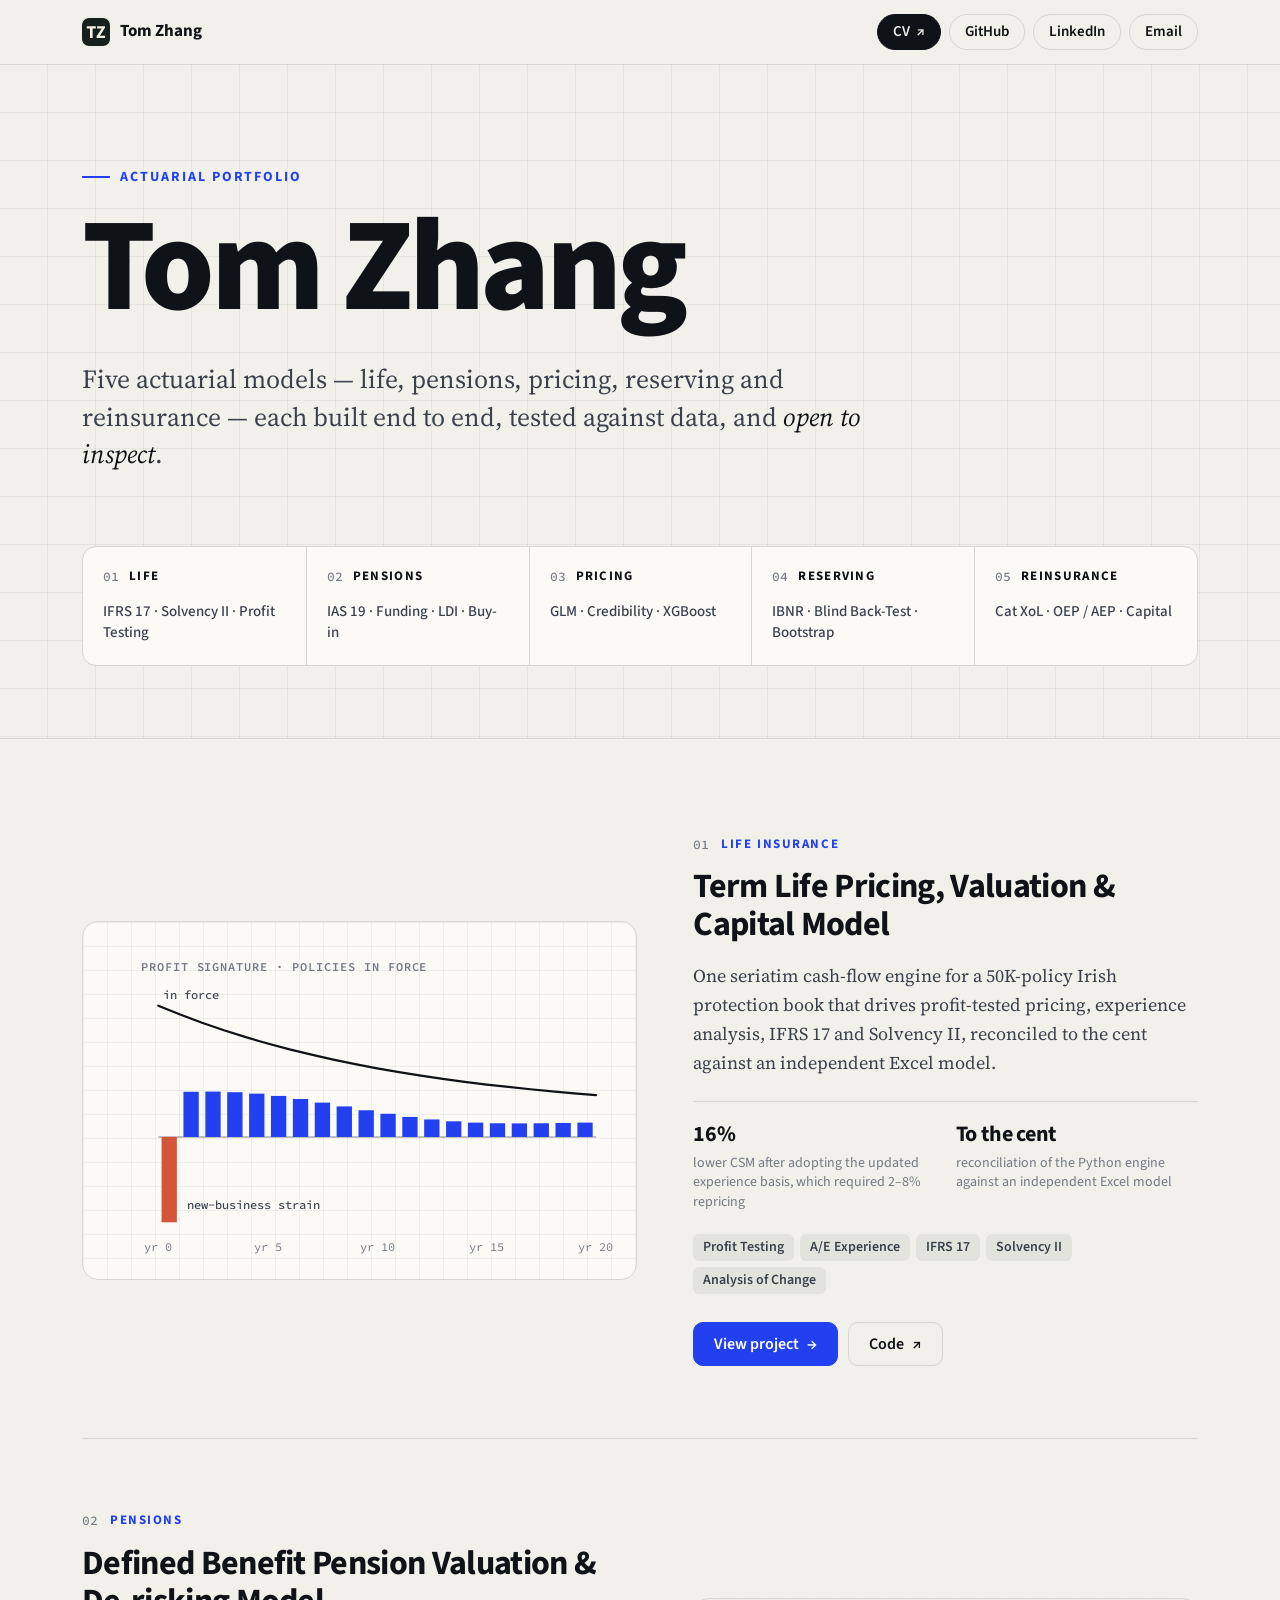
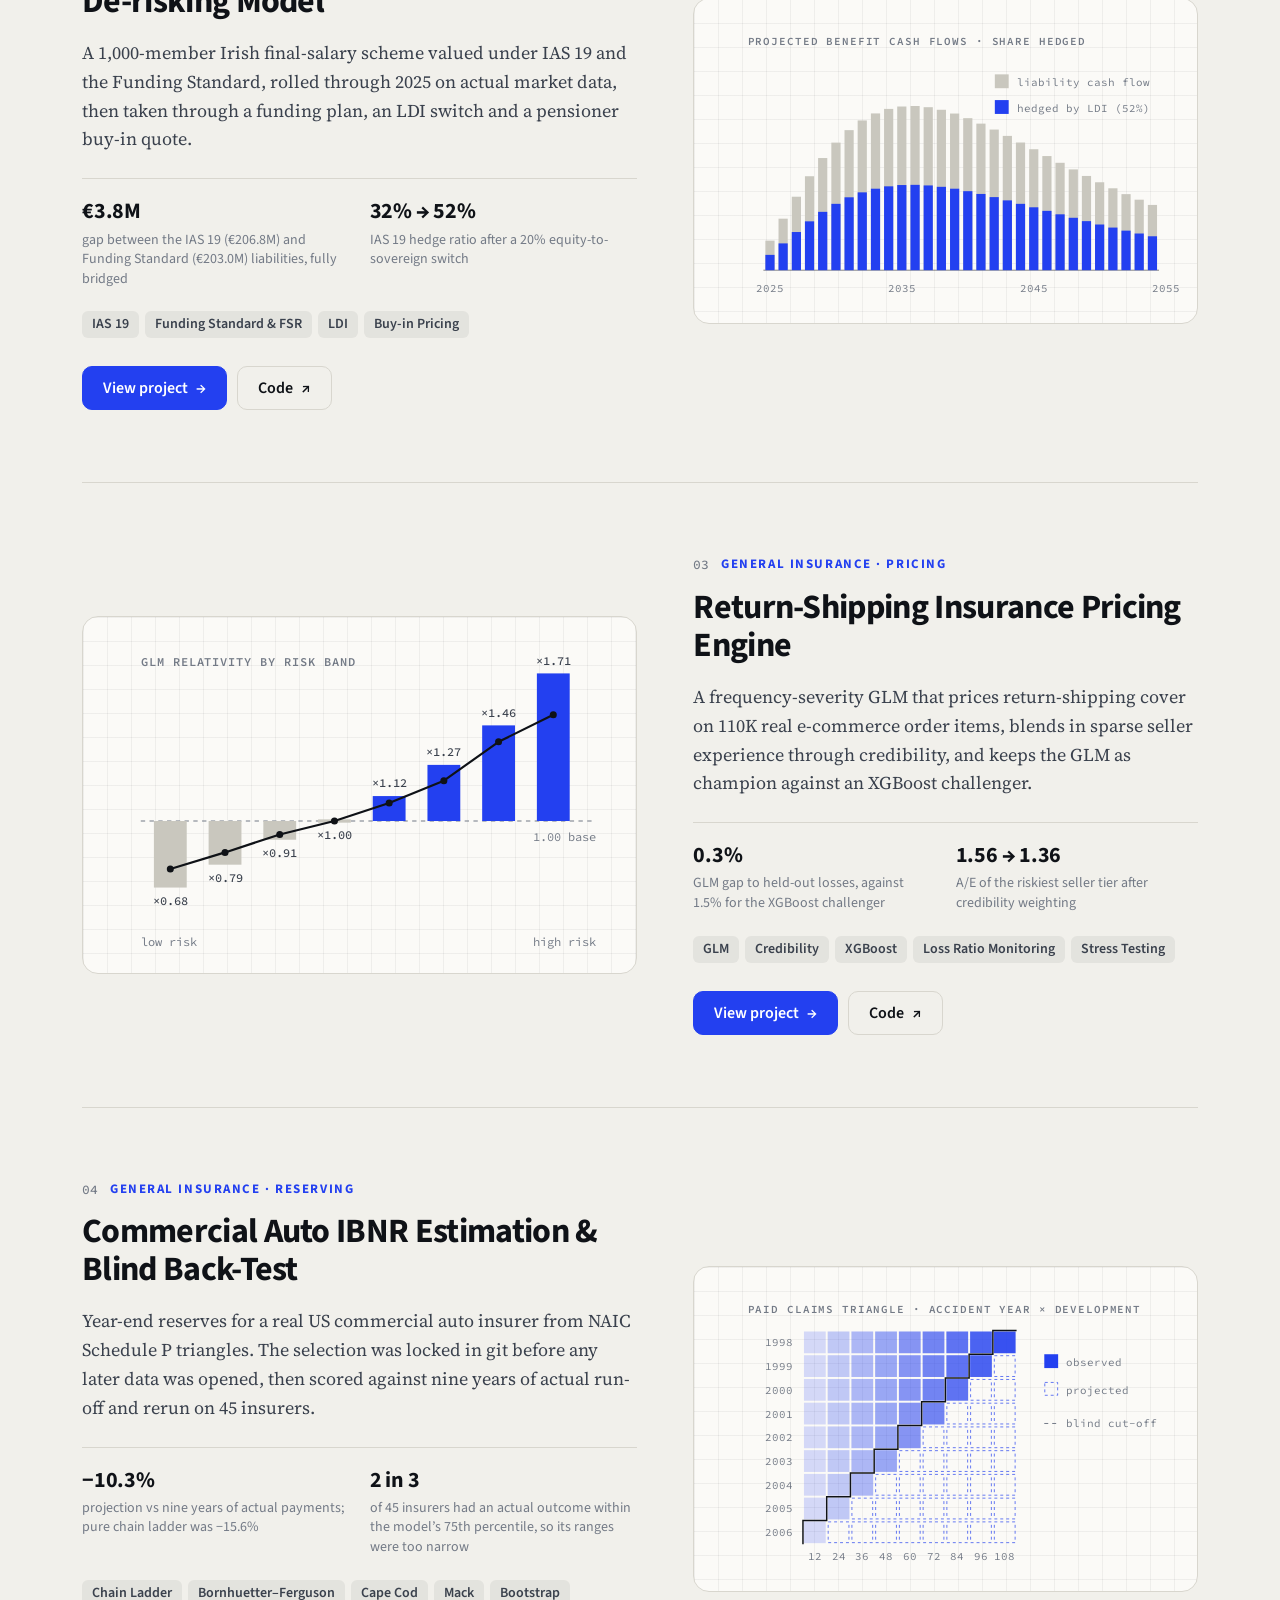
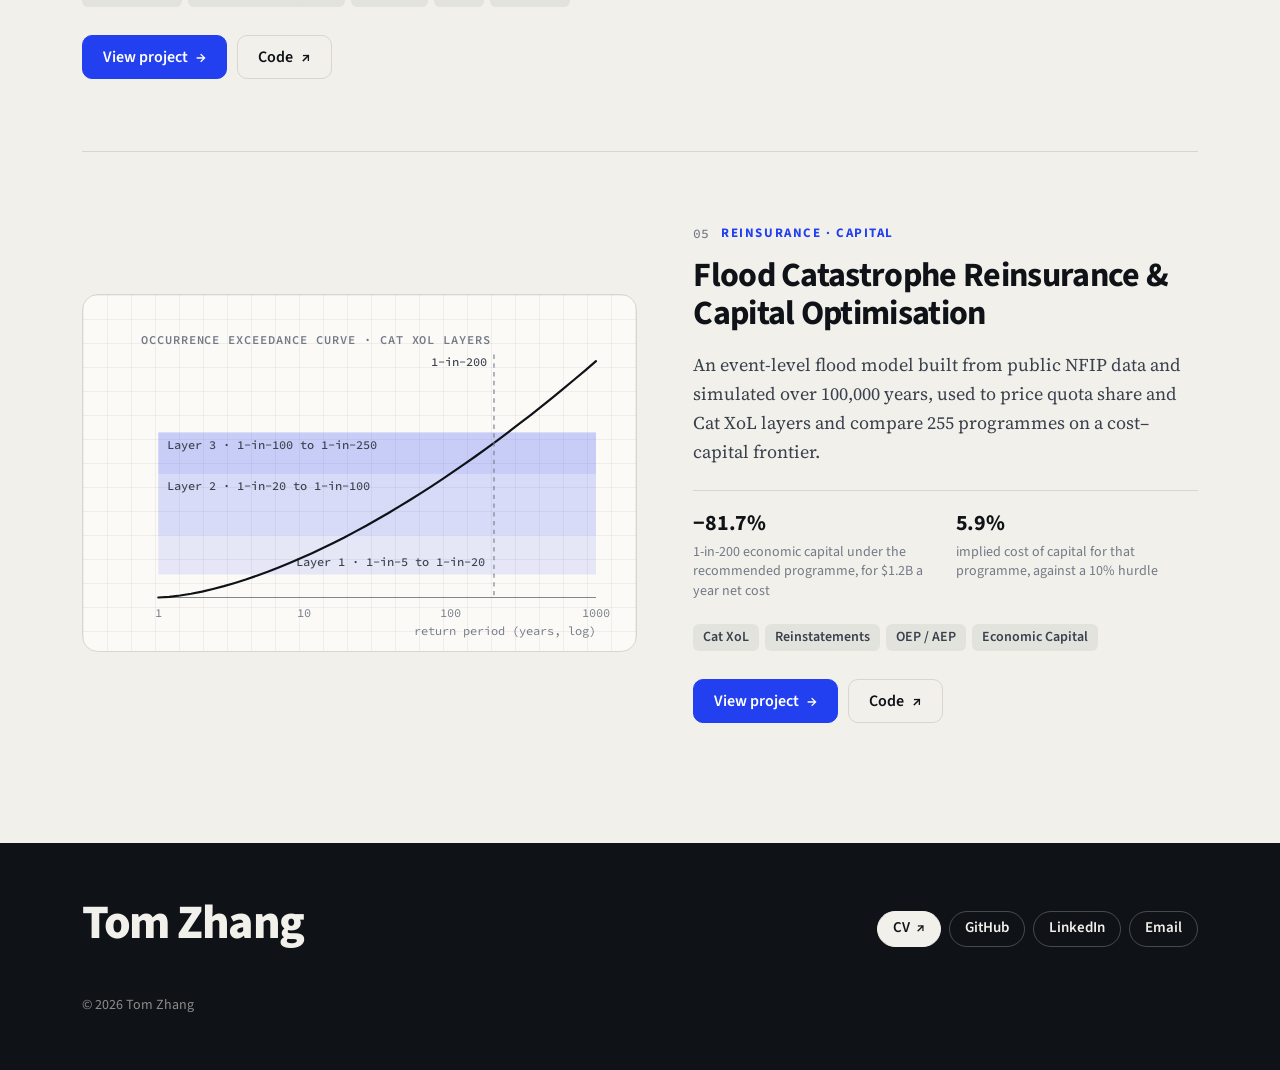
==== commit 7ba18488: "Move key figures from hero index into project sections The hero index now lists each project's metho" ====
--- a/index.html
+++ b/index.html
@@ -38,7 +38,7 @@
       rel="stylesheet"
       href="https://fonts.googleapis.com/css2?family=Source+Code+Pro:wght@400;500;600&amp;family=Source+Sans+3:wght@400;500;600;700;800&amp;family=Source+Serif+4:ital,opsz,wght@0,8..60,400;0,8..60,600;1,8..60,400&amp;display=swap"
     />
-    <link rel="stylesheet" href="./styles.css?v=20260929b" />
+    <link rel="stylesheet" href="./styles.css?v=20260929c" />
   </head>
   <body>
     <a class="skip" href="#work">Skip to projects</a>
@@ -51,7 +51,7 @@
         </a>
         <nav aria-label="Contact and profiles">
           <ul class="pills">
-            <li><a class="pill pill-solid" href="./assets/Tom_Zhang_CV.pdf">CV <span aria-hidden="true">↓</span></a></li>
+            <li><a class="pill pill-solid" href="./assets/Tom_Zhang_CV.pdf">CV <span aria-hidden="true">↗</span></a></li>
             <li><a class="pill" href="https://github.com/pnlync">GitHub</a></li>
             <li><a class="pill" href="https://www.linkedin.com/in/zhang42">LinkedIn</a></li>
             <li><a class="pill" href="mailto:pnlync@gmail.com">Email</a></li>
@@ -74,40 +74,35 @@
             <a href="#life">
               <span class="index-num">01</span>
               <span class="index-area">Life</span>
-              <span class="index-fig">−36%</span>
-              <span class="index-cap">risk margin under EU 2027 reform</span>
+              <span class="index-methods">IFRS 17 · Solvency II · Profit Testing</span>
             </a>
           </li>
           <li>
             <a href="#pension">
               <span class="index-num">02</span>
               <span class="index-area">Pensions</span>
-              <span class="index-fig">32→52%</span>
-              <span class="index-cap">IAS 19 hedge ratio after switch</span>
+              <span class="index-methods">IAS 19 · Funding · LDI · Buy-in</span>
             </a>
           </li>
           <li>
             <a href="#pricing">
               <span class="index-num">03</span>
               <span class="index-area">Pricing</span>
-              <span class="index-fig">0.3%</span>
-              <span class="index-cap">GLM gap to held-out losses</span>
+              <span class="index-methods">GLM · Credibility · XGBoost</span>
             </a>
           </li>
           <li>
             <a href="#reserving">
               <span class="index-num">04</span>
               <span class="index-area">Reserving</span>
-              <span class="index-fig">−10.3%</span>
-              <span class="index-cap">blind back-test vs actual run-off</span>
+              <span class="index-methods">IBNR · Blind Back-Test · Bootstrap</span>
             </a>
           </li>
           <li>
             <a href="#reinsurance">
               <span class="index-num">05</span>
               <span class="index-area">Reinsurance</span>
-              <span class="index-fig">−81.7%</span>
-              <span class="index-cap">1-in-200 economic capital</span>
+              <span class="index-methods">Cat XoL · OEP / AEP · Capital</span>
             </a>
           </li>
         </ol>
@@ -126,6 +121,16 @@
               profit-tested pricing, experience analysis, IFRS 17 and Solvency II, reconciled to
               the cent against an independent Excel model.
             </p>
+            <dl class="results">
+              <div>
+                <dt>16%</dt>
+                <dd>lower CSM after adopting the updated experience basis, which required 2–8% repricing</dd>
+              </div>
+              <div>
+                <dt>To the cent</dt>
+                <dd>reconciliation of the Python engine against an independent Excel model</dd>
+              </div>
+            </dl>
             <ul class="tags">
               <li>Profit Testing</li><li>A/E Experience</li><li>IFRS 17</li><li>Solvency II</li><li>Analysis of Change</li>
             </ul>
@@ -146,6 +151,16 @@
               Standard, rolled through 2025 on actual market data, then taken through a funding
               plan, an LDI switch and a pensioner buy-in quote.
             </p>
+            <dl class="results">
+              <div>
+                <dt>€3.8M</dt>
+                <dd>gap between the IAS 19 (€206.8M) and Funding Standard (€203.0M) liabilities, fully bridged</dd>
+              </div>
+              <div>
+                <dt>32% → 52%</dt>
+                <dd>IAS 19 hedge ratio after a 20% equity-to-sovereign switch</dd>
+              </div>
+            </dl>
             <ul class="tags">
               <li>IAS 19</li><li>Funding Standard &amp; FSR</li><li>LDI</li><li>Buy-in Pricing</li>
             </ul>
@@ -166,6 +181,16 @@
               order items, blends in sparse seller experience through credibility, and keeps the
               GLM as champion against an XGBoost challenger.
             </p>
+            <dl class="results">
+              <div>
+                <dt>0.3%</dt>
+                <dd>GLM gap to held-out losses, against 1.5% for the XGBoost challenger</dd>
+              </div>
+              <div>
+                <dt>1.56 → 1.36</dt>
+                <dd>A/E of the riskiest seller tier after credibility weighting</dd>
+              </div>
+            </dl>
             <ul class="tags">
               <li>GLM</li><li>Credibility</li><li>XGBoost</li><li>Loss Ratio Monitoring</li><li>Stress Testing</li>
             </ul>
@@ -186,6 +211,16 @@
               triangles. The selection was locked in git before any later data was opened, then
               scored against nine years of actual run-off and rerun on 45 insurers.
             </p>
+            <dl class="results">
+              <div>
+                <dt>−10.3%</dt>
+                <dd>projection vs nine years of actual payments; pure chain ladder was −15.6%</dd>
+              </div>
+              <div>
+                <dt>2 in 3</dt>
+                <dd>of 45 insurers had an actual outcome within the model’s 75th percentile, so its ranges were too narrow</dd>
+              </div>
+            </dl>
             <ul class="tags">
               <li>Chain Ladder</li><li>Bornhuetter–Ferguson</li><li>Cape Cod</li><li>Mack</li><li>Bootstrap</li>
             </ul>
@@ -206,6 +241,16 @@
               years, used to price quota share and Cat XoL layers and compare 255 programmes on a
               cost–capital frontier.
             </p>
+            <dl class="results">
+              <div>
+                <dt>−81.7%</dt>
+                <dd>1-in-200 economic capital under the recommended programme, for $1.2B a year net cost</dd>
+              </div>
+              <div>
+                <dt>5.9%</dt>
+                <dd>implied cost of capital for that programme, against a 10% hurdle</dd>
+              </div>
+            </dl>
             <ul class="tags">
               <li>Cat XoL</li><li>Reinstatements</li><li>OEP / AEP</li><li>Economic Capital</li>
             </ul>
@@ -222,10 +267,9 @@
       <div class="shell footer-inner">
         <div>
           <p class="footer-name">Tom Zhang</p>
-          <p class="footer-note">Background, education and qualifications are in the CV.</p>
         </div>
         <ul class="pills">
-          <li><a class="pill pill-solid" href="./assets/Tom_Zhang_CV.pdf">CV <span aria-hidden="true">↓</span></a></li>
+          <li><a class="pill pill-solid" href="./assets/Tom_Zhang_CV.pdf">CV <span aria-hidden="true">↗</span></a></li>
           <li><a class="pill" href="https://github.com/pnlync">GitHub</a></li>
           <li><a class="pill" href="https://www.linkedin.com/in/zhang42">LinkedIn</a></li>
           <li><a class="pill" href="mailto:pnlync@gmail.com">Email</a></li>
--- a/styles.css
+++ b/styles.css
@@ -260,9 +260,9 @@
   grid-template-columns: auto 1fr;
   grid-template-areas:
     "num area"
-    "fig fig"
-    "cap cap";
+    "fig fig";
   column-gap: 10px;
+  align-content: start;
   height: 100%;
   padding: 20px 20px 22px;
   text-decoration: none;
@@ -289,23 +289,13 @@
   text-transform: uppercase;
 }
 
-.index-fig {
+.index-methods {
   grid-area: fig;
-  margin-top: 22px;
-  font-size: clamp(28px, 3vw, 36px);
-  font-weight: 700;
-  letter-spacing: -0.02em;
-  line-height: 1;
-  font-variant-numeric: tabular-nums;
-  color: var(--accent);
-}
-
-.index-cap {
-  grid-area: cap;
-  margin-top: 8px;
-  font-size: 14px;
-  line-height: 1.35;
-  color: var(--muted);
+  margin-top: 14px;
+  font-size: 15px;
+  font-weight: 500;
+  line-height: 1.4;
+  color: var(--ink-2);
 }
 
 /* ---------- Projects ---------- */
@@ -475,6 +465,30 @@
   font-size: 18px;
   line-height: 1.6;
   color: var(--ink-2);
+}
+
+.results {
+  display: grid;
+  grid-template-columns: repeat(2, minmax(0, 1fr));
+  gap: 20px;
+  margin: 24px 0 0;
+  padding-top: 20px;
+  border-top: 1px solid var(--line);
+}
+
+.results dt {
+  font-size: 22px;
+  font-weight: 700;
+  letter-spacing: -0.01em;
+  line-height: 1.15;
+  font-variant-numeric: tabular-nums;
+}
+
+.results dd {
+  margin: 6px 0 0;
+  font-size: 14px;
+  line-height: 1.4;
+  color: var(--muted);
 }
 
 .tags {
@@ -562,12 +576,6 @@
   line-height: 1;
 }
 
-.footer-note {
-  margin: 12px 0 0;
-  font-size: 15px;
-  opacity: 0.65;
-}
-
 .footer .pill {
   border-color: color-mix(in srgb, var(--bg) 25%, transparent);
 }
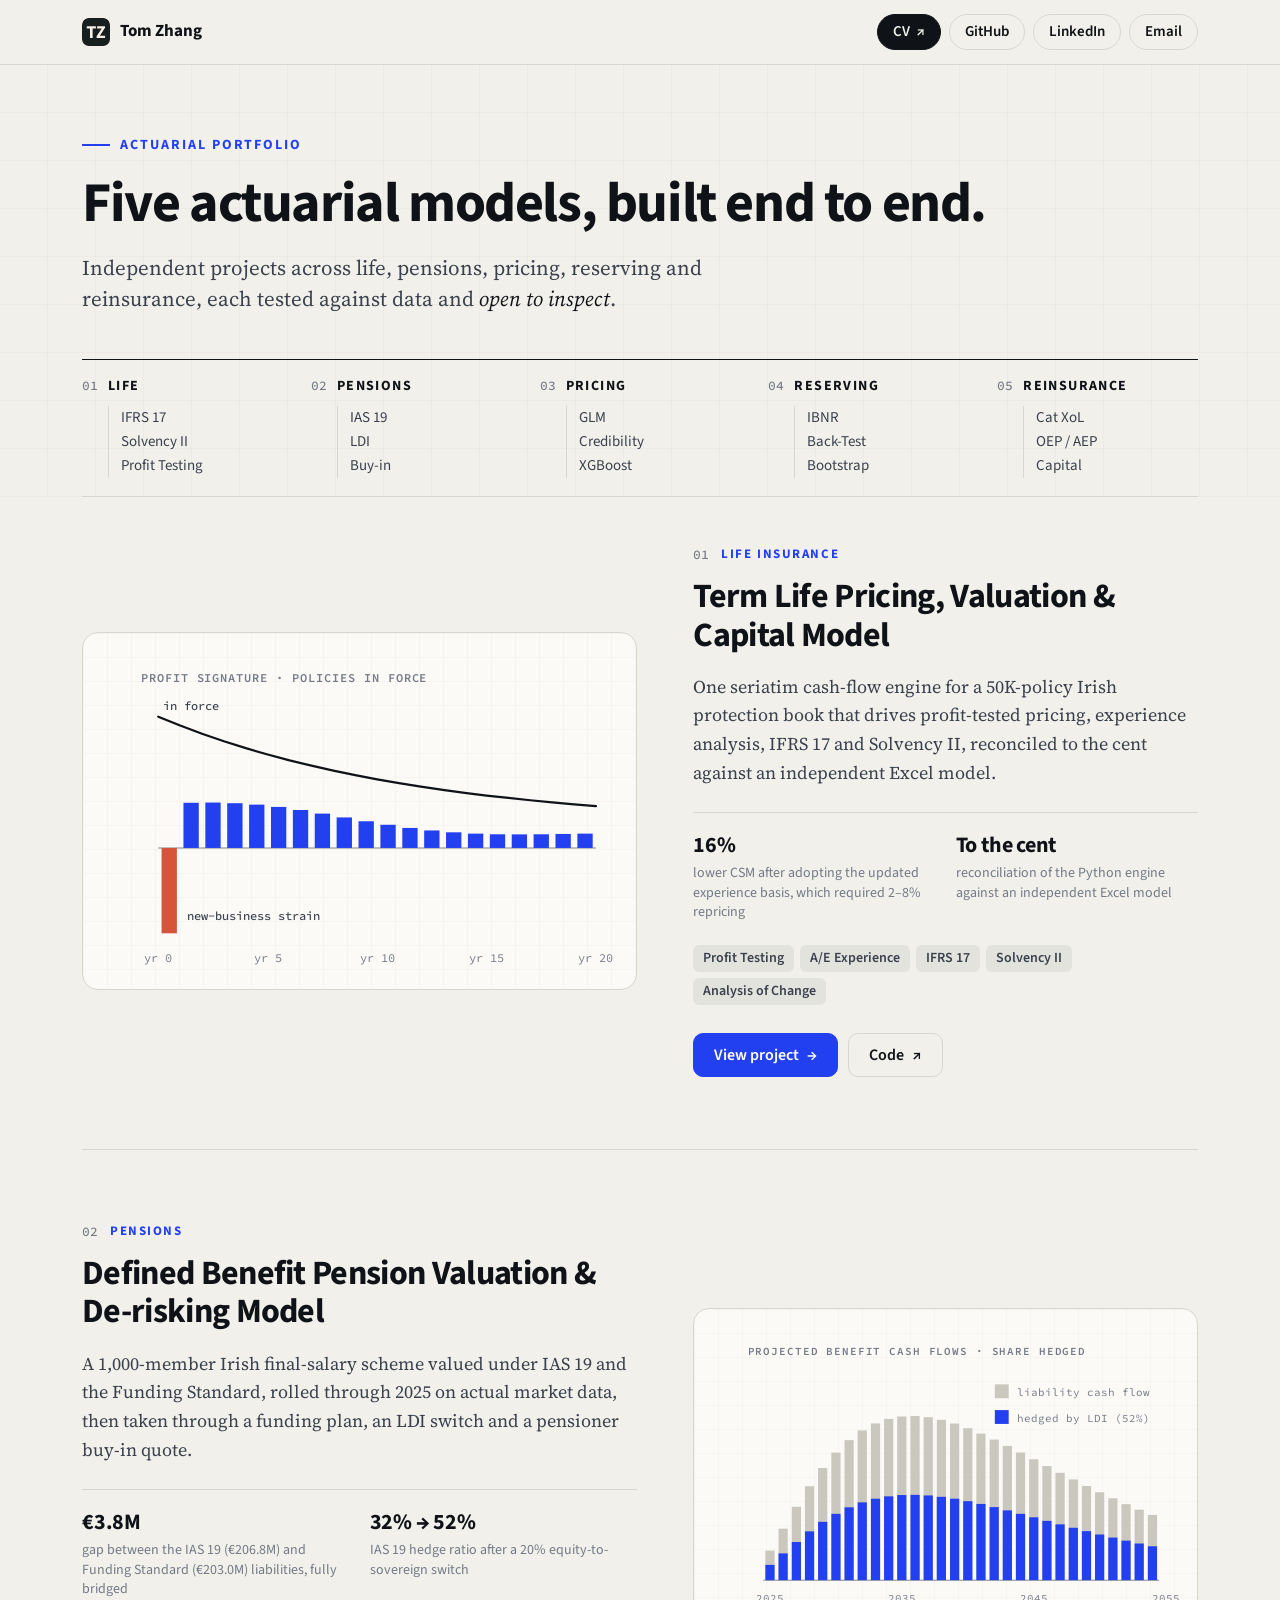
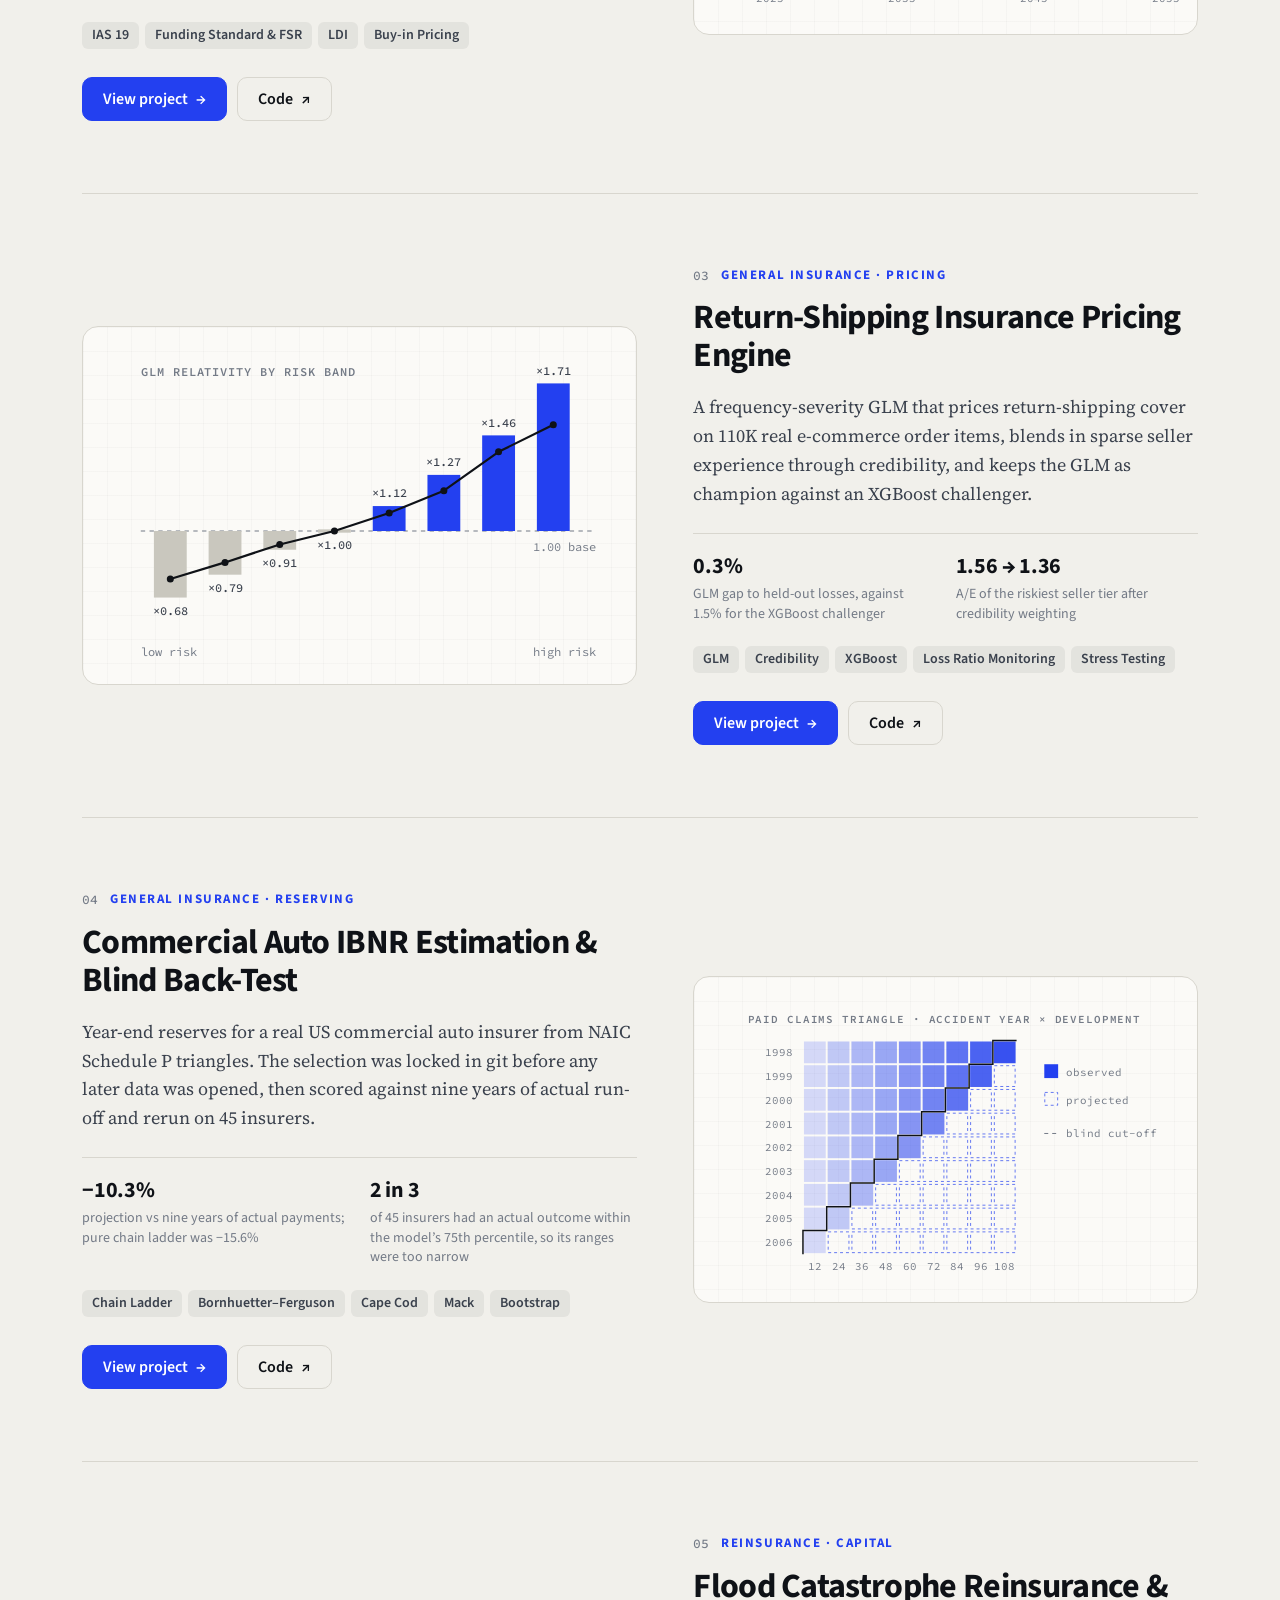
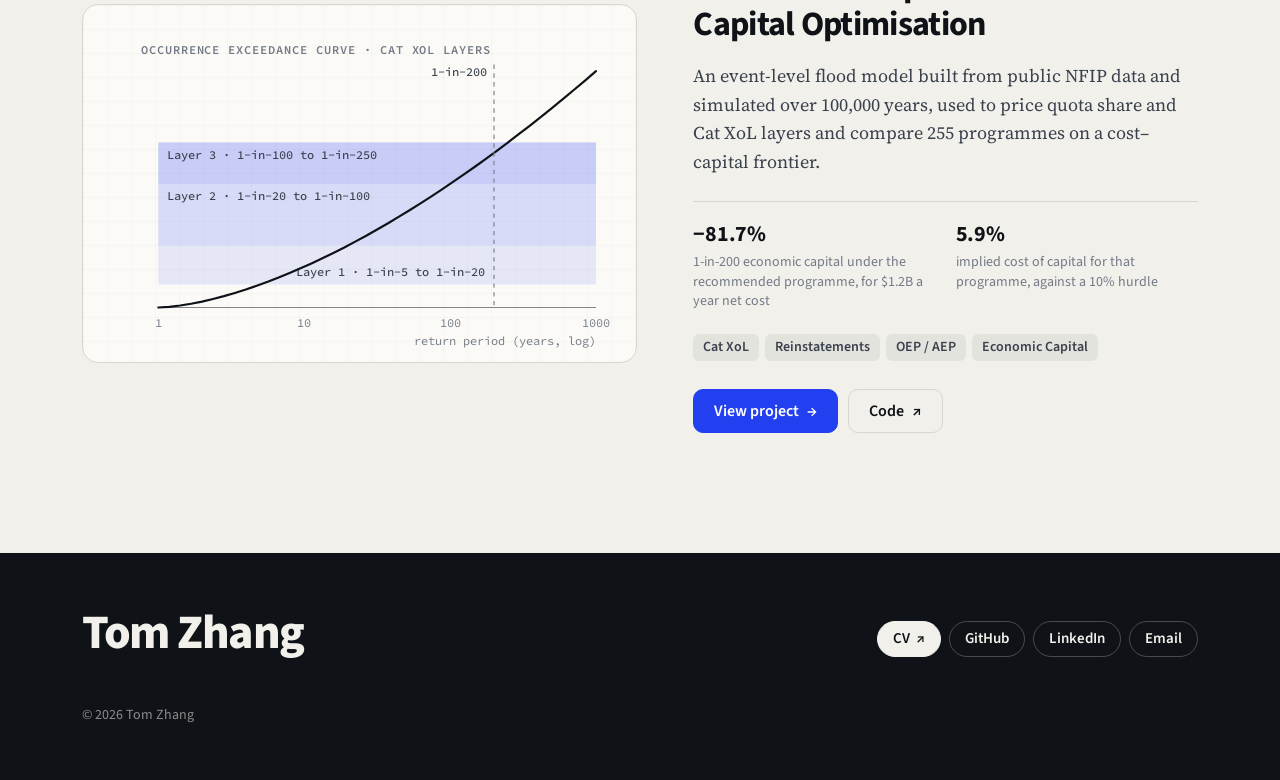
==== commit d9093293: "Lead hero with the work, simplify project index Replace the oversized name with a headline about the" ====
--- a/index.html
+++ b/index.html
@@ -38,7 +38,7 @@
       rel="stylesheet"
       href="https://fonts.googleapis.com/css2?family=Source+Code+Pro:wght@400;500;600&amp;family=Source+Sans+3:wght@400;500;600;700;800&amp;family=Source+Serif+4:ital,opsz,wght@0,8..60,400;0,8..60,600;1,8..60,400&amp;display=swap"
     />
-    <link rel="stylesheet" href="./styles.css?v=20260929c" />
+    <link rel="stylesheet" href="./styles.css?v=20260929f" />
   </head>
   <body>
     <a class="skip" href="#work">Skip to projects</a>
@@ -62,11 +62,11 @@
 
     <section id="top" class="hero">
       <div class="shell">
-        <p class="kicker">Actuarial Portfolio</p>
-        <h1>Tom Zhang</h1>
+        <p class="kicker"><span class="kicker-name">Tom Zhang ·</span>Actuarial Portfolio</p>
+        <h1>Five actuarial models, built end to end.</h1>
         <p class="statement">
-          Five actuarial models — life, pensions, pricing, reserving and reinsurance — each built
-          end to end, tested against data, and <em>open to inspect</em>.
+          Independent projects across life, pensions, pricing, reserving and reinsurance, each
+          tested against data and <em>open to inspect</em>.
         </p>
 
         <ol class="index" aria-label="Projects at a glance">
@@ -74,35 +74,35 @@
             <a href="#life">
               <span class="index-num">01</span>
               <span class="index-area">Life</span>
-              <span class="index-methods">IFRS 17 · Solvency II · Profit Testing</span>
+              <span class="index-methods"><span>IFRS 17</span> · <span>Solvency II</span> · <span>Profit Testing</span></span>
             </a>
           </li>
           <li>
             <a href="#pension">
               <span class="index-num">02</span>
               <span class="index-area">Pensions</span>
-              <span class="index-methods">IAS 19 · Funding · LDI · Buy-in</span>
+              <span class="index-methods"><span>IAS 19</span> · <span>LDI</span> · <span>Buy-in</span></span>
             </a>
           </li>
           <li>
             <a href="#pricing">
               <span class="index-num">03</span>
               <span class="index-area">Pricing</span>
-              <span class="index-methods">GLM · Credibility · XGBoost</span>
+              <span class="index-methods"><span>GLM</span> · <span>Credibility</span> · <span>XGBoost</span></span>
             </a>
           </li>
           <li>
             <a href="#reserving">
               <span class="index-num">04</span>
               <span class="index-area">Reserving</span>
-              <span class="index-methods">IBNR · Blind Back-Test · Bootstrap</span>
+              <span class="index-methods"><span>IBNR</span> · <span>Back-Test</span> · <span>Bootstrap</span></span>
             </a>
           </li>
           <li>
             <a href="#reinsurance">
               <span class="index-num">05</span>
               <span class="index-area">Reinsurance</span>
-              <span class="index-methods">Cat XoL · OEP / AEP · Capital</span>
+              <span class="index-methods"><span>Cat XoL</span> · <span>OEP / AEP</span> · <span>Capital</span></span>
             </a>
           </li>
         </ol>
--- a/styles.css
+++ b/styles.css
@@ -8,7 +8,7 @@
   --ink-2: #3a414d;
   --muted: #737a86;
   --line: #d8d6ce;
-  --grid: rgba(15, 18, 23, 0.05);
+  --grid: rgba(15, 18, 23, 0.022);
   --accent: #2340f0;
   --accent-ink: #ffffff;
   --bar: #c9c7be;
@@ -31,7 +31,7 @@
     --ink-2: #b7bdc8;
     --muted: #7d8594;
     --line: #262b34;
-    --grid: rgba(238, 240, 244, 0.045);
+    --grid: rgba(238, 240, 244, 0.02);
     --accent: #7b8cff;
     --accent-ink: #0b0d11;
     --bar: #343a45;
@@ -47,7 +47,7 @@
   --ink-2: #b7bdc8;
   --muted: #7d8594;
   --line: #262b34;
-  --grid: rgba(238, 240, 244, 0.045);
+  --grid: rgba(238, 240, 244, 0.02);
   --accent: #7b8cff;
   --accent-ink: #0b0d11;
   --bar: #343a45;
@@ -191,20 +191,19 @@
 
 .hero {
   position: relative;
-  padding-block: 96px 72px;
+  padding-block: 64px 0;
   background-image:
     linear-gradient(var(--grid) 1px, transparent 1px),
     linear-gradient(90deg, var(--grid) 1px, transparent 1px);
   background-size: 48px 48px;
   background-position: -1px -1px;
-  border-bottom: 1px solid var(--line);
 }
 
 .kicker {
   display: inline-flex;
   align-items: center;
   gap: 10px;
-  margin: 0 0 20px;
+  margin: 0 0 18px;
   font-size: 14px;
   font-weight: 700;
   letter-spacing: 0.14em;
@@ -212,6 +211,11 @@
   color: var(--accent);
 }
 
+/* Name lives in the top bar; only shown here on phones, where the bar hides it */
+.kicker-name {
+  display: none;
+}
+
 .kicker::before {
   content: "";
   width: 28px;
@@ -220,19 +224,21 @@
 }
 
 .hero h1 {
+  max-width: 20em;
+  text-wrap: balance;
   margin: 0;
-  font-size: clamp(56px, 11vw, 132px);
-  font-weight: 800;
-  line-height: 0.92;
-  letter-spacing: -0.035em;
+  font-size: clamp(34px, 5vw, 56px);
+  font-weight: 700;
+  line-height: 1.08;
+  letter-spacing: -0.025em;
 }
 
 .statement {
-  max-width: 30em;
-  margin: 32px 0 0;
+  max-width: 34em;
+  margin: 18px 0 0;
   font-family: var(--serif);
-  font-size: clamp(20px, 2.3vw, 26px);
-  line-height: 1.45;
+  font-size: clamp(18px, 1.9vw, 21px);
+  line-height: 1.5;
   color: var(--ink-2);
 }
 
@@ -241,36 +247,49 @@
   color: var(--ink);
 }
 
+/* Project index: plain ruled list, not a component */
 .index {
   display: grid;
   grid-template-columns: repeat(5, minmax(0, 1fr));
-  margin-top: 72px;
-  border: 1px solid var(--line);
-  border-radius: 14px;
-  background: var(--panel);
-  overflow: hidden;
-}
-
-.index li + li {
-  border-left: 1px solid var(--line);
+  column-gap: 28px;
+  margin-top: 44px;
+  border-top: 1.5px solid var(--ink);
+  border-bottom: 1px solid var(--line);
+}
+
+.index li {
+  position: relative;
+}
+
+/* Accent segment drawn over the top rule on hover */
+.index li::before {
+  content: "";
+  position: absolute;
+  top: -1.5px;
+  left: 0;
+  right: 0;
+  height: 3px;
+  background: var(--accent);
+  transform: scaleX(0);
+  transform-origin: left;
+  transition: transform 0.3s ease;
+}
+
+.index li:hover::before,
+.index li:focus-within::before {
+  transform: scaleX(1);
 }
 
 .index a {
   display: grid;
-  grid-template-columns: auto 1fr;
+  grid-template-columns: 26px 1fr;
   grid-template-areas:
     "num area"
-    "fig fig";
-  column-gap: 10px;
+    ". methods";
   align-content: start;
   height: 100%;
-  padding: 20px 20px 22px;
+  padding: 16px 0 18px;
   text-decoration: none;
-  transition: background-color 0.15s;
-}
-
-.index a:hover {
-  background: color-mix(in srgb, var(--accent) 7%, transparent);
 }
 
 .index-num {
@@ -278,30 +297,55 @@
   font-family: var(--mono);
   font-size: 13px;
   font-weight: 500;
+  line-height: 20px;
   color: var(--muted);
 }
 
 .index-area {
   grid-area: area;
-  font-size: 13px;
+  font-size: 14px;
   font-weight: 700;
   letter-spacing: 0.1em;
+  line-height: 20px;
   text-transform: uppercase;
-}
-
+  transition: color 0.15s;
+}
+
+.index a:hover .index-area {
+  color: var(--accent);
+}
+
+/* Methods: stacked one per line on wide screens (the " · " separators
+   are hidden by zeroing the parent font size); inline on narrow screens */
 .index-methods {
-  grid-area: fig;
-  margin-top: 14px;
+  grid-area: methods;
+  margin-top: 10px;
+  padding-left: 12px;
+  border-left: 1px solid var(--line);
+  font-size: 0;
+  color: var(--ink-2);
+  transition: border-color 0.2s;
+}
+
+.index-methods span {
+  display: block;
   font-size: 15px;
-  font-weight: 500;
-  line-height: 1.4;
-  color: var(--ink-2);
+  line-height: 1.6;
+  white-space: nowrap;
+}
+
+.index a:hover .index-methods {
+  border-color: var(--accent);
 }
 
 /* ---------- Projects ---------- */
 
 .work {
-  padding-block: 24px 48px;
+  padding-block: 0 48px;
+}
+
+.project:first-child {
+  padding-top: 48px;
 }
 
 .project {
@@ -618,19 +662,31 @@
 
 @media (max-width: 980px) {
   .index {
-    grid-template-columns: repeat(3, minmax(0, 1fr));
+    grid-template-columns: minmax(0, 1fr);
   }
 
   .index li + li {
+    border-top: 1px solid var(--line);
+  }
+
+  .index a {
+    grid-template-columns: 26px 150px 1fr;
+    grid-template-areas: "num area methods";
+    padding: 12px 0;
+  }
+
+  .index-methods {
+    margin-top: 0;
+    padding-left: 0;
     border-left: 0;
-  }
-
-  .index li {
-    border-bottom: 1px solid var(--line);
-  }
-
-  .index li:not(:nth-child(3n + 1)) {
-    border-left: 1px solid var(--line);
+    font-size: 15px;
+    line-height: 20px;
+    color: var(--muted);
+  }
+
+  .index-methods span {
+    display: inline;
+    line-height: inherit;
   }
 
   .project {
@@ -661,6 +717,10 @@
     display: none;
   }
 
+  .kicker-name {
+    display: inline;
+  }
+
   .topbar .pills {
     gap: 6px;
   }
@@ -672,29 +732,22 @@
   }
 
   .hero {
-    padding-block: 56px 48px;
+    padding-top: 44px;
   }
 
   .index {
-    grid-template-columns: repeat(2, minmax(0, 1fr));
-    margin-top: 48px;
-  }
-
-  .index li:not(:nth-child(3n + 1)) {
-    border-left: 0;
-  }
-
-  .index li:nth-child(even) {
-    border-left: 1px solid var(--line);
-  }
-
-  .index li:last-child {
-    grid-column: 1 / -1;
-    border-bottom: 0;
+    margin-top: 32px;
   }
 
   .index a {
-    padding: 16px;
+    grid-template-columns: 26px 1fr;
+    grid-template-areas:
+      "num area"
+      ". methods";
+  }
+
+  .index-methods {
+    margin-top: 2px;
   }
 
   .fig {
@@ -723,7 +776,8 @@
     scroll-behavior: auto;
   }
 
-  * {
+  *,
+  *::before {
     transition: none !important;
   }
 }
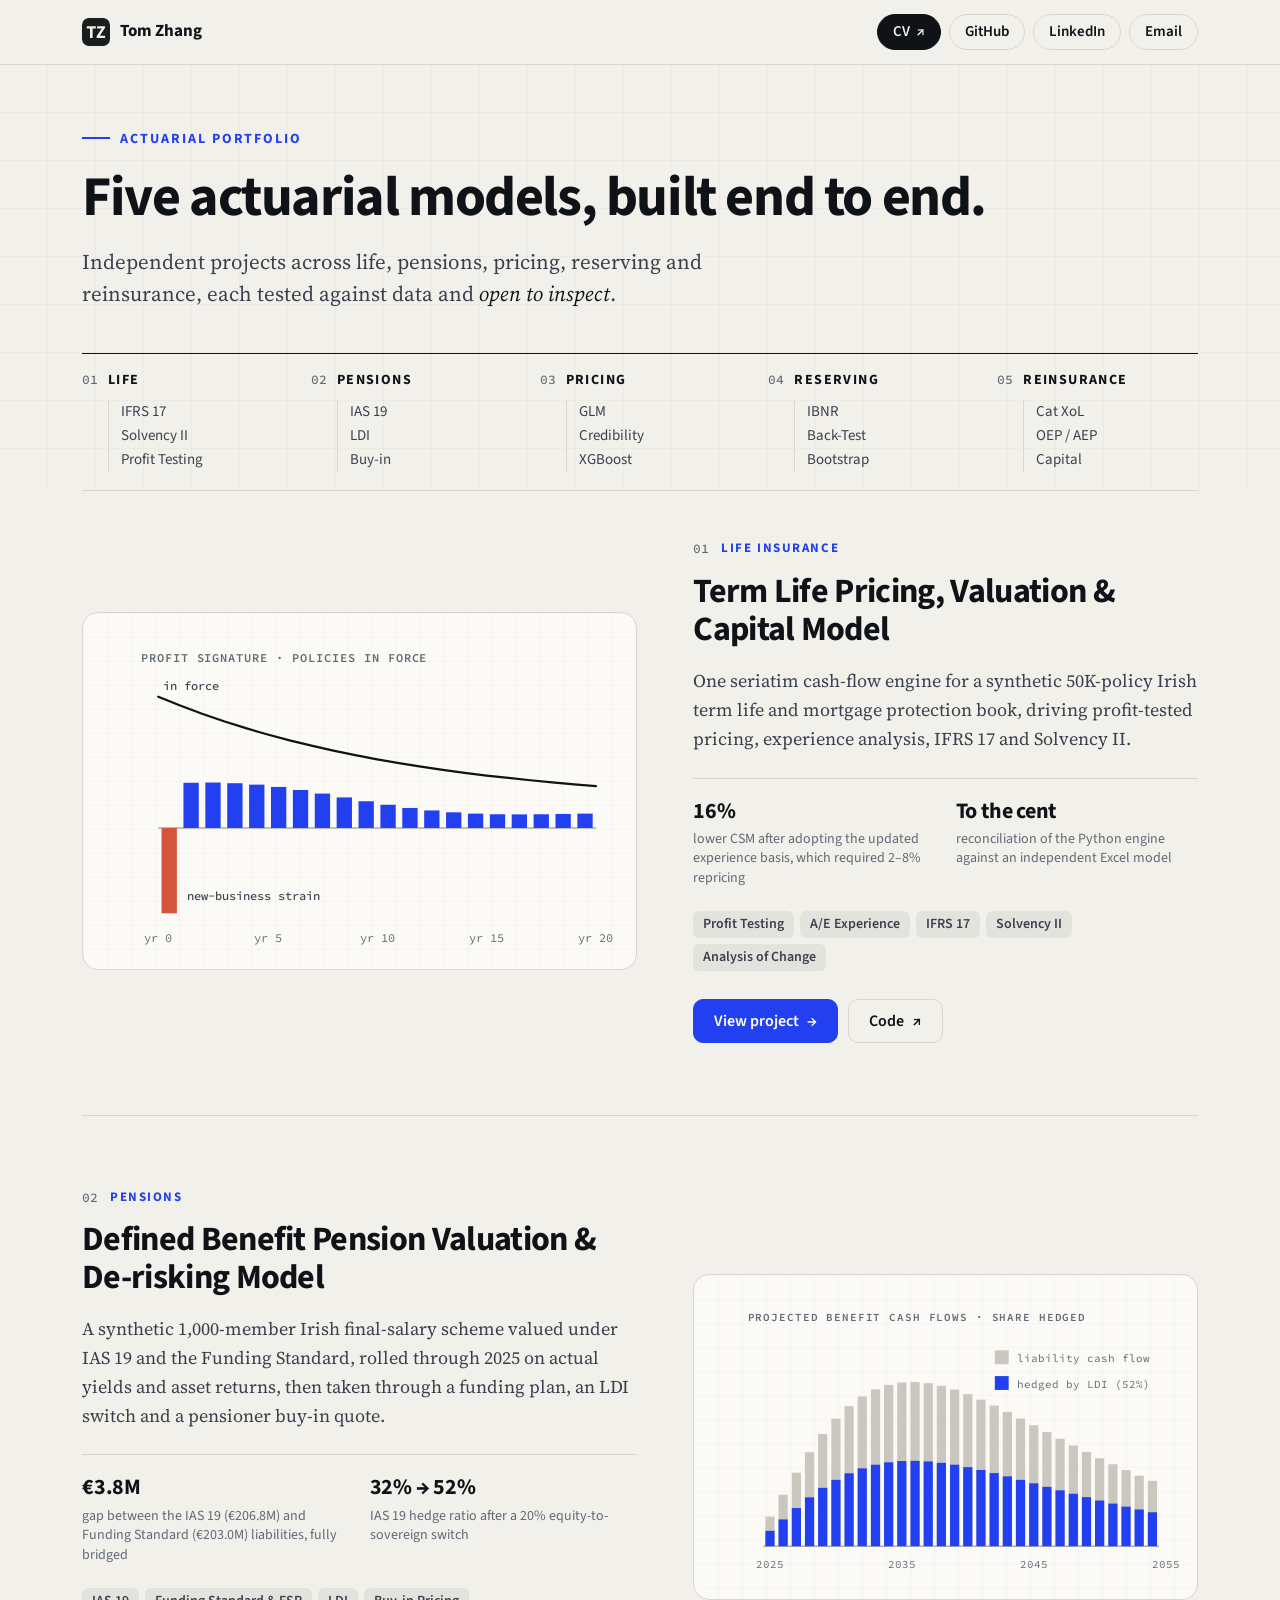
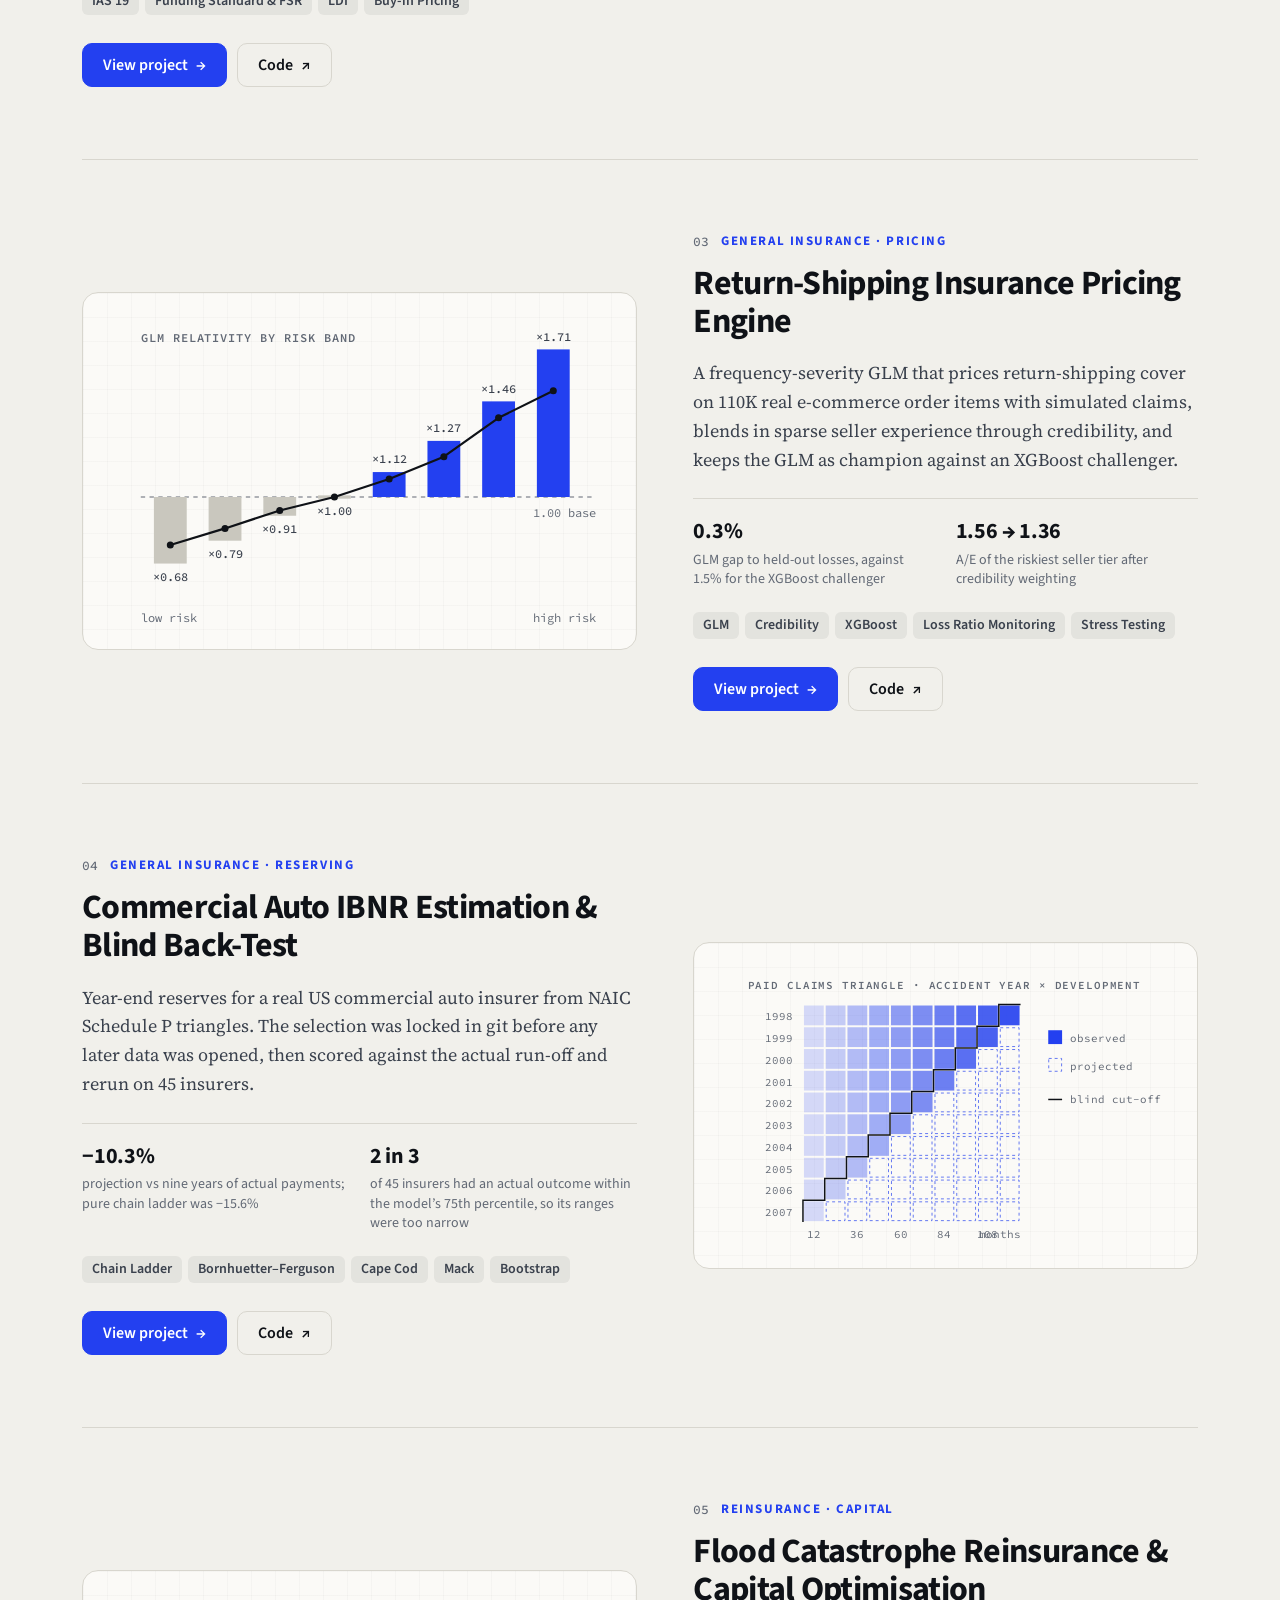
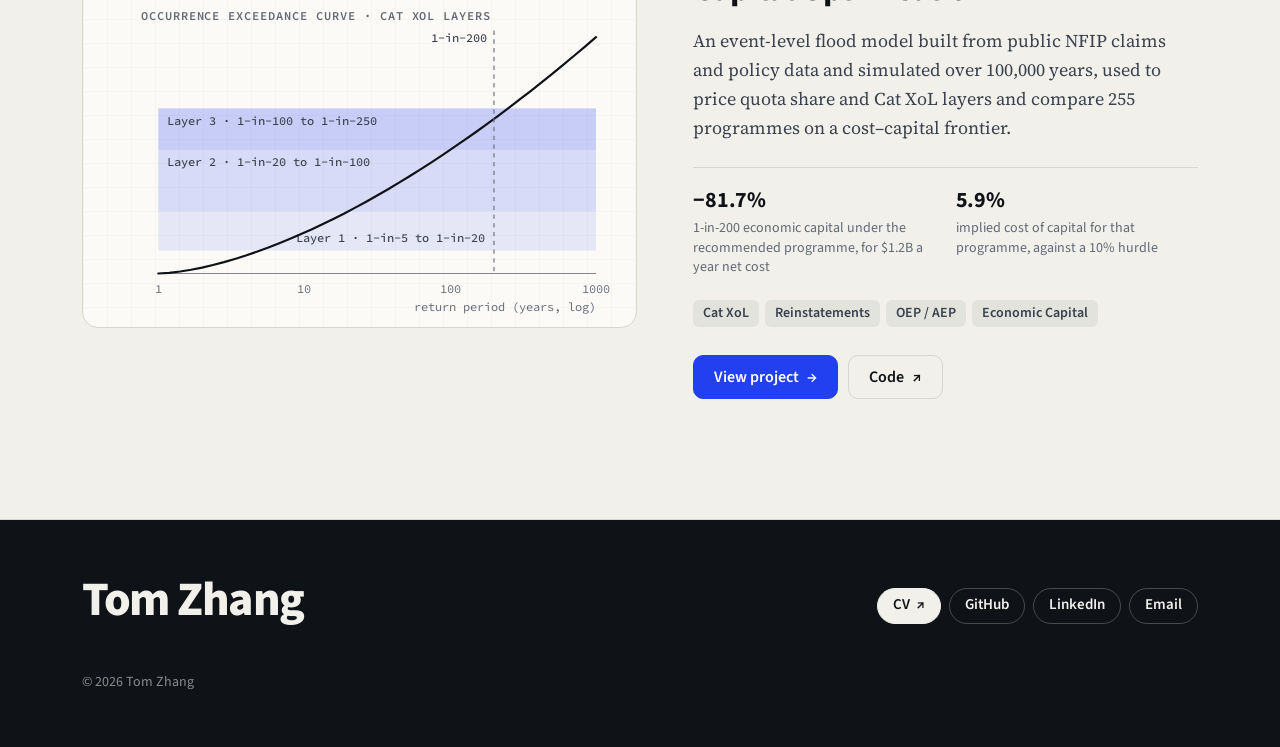
==== commit bc451f4e: "Final review: copy accuracy, share image, dark footer, contrast, small phones - State that the life " ====
--- a/index.html
+++ b/index.html
@@ -16,7 +16,11 @@
       content="Five actuarial models across pricing, reserving, reinsurance, life and pensions, built end to end and validated against data."
     />
     <meta property="og:url" content="https://pnlync.github.io/actuarial/" />
-    <meta name="twitter:card" content="summary" />
+    <meta property="og:image" content="https://pnlync.github.io/actuarial/assets/og-image.png" />
+    <meta property="og:image:width" content="1200" />
+    <meta property="og:image:height" content="630" />
+    <meta property="og:image:alt" content="Tom Zhang · Actuarial Portfolio: five actuarial models, built end to end." />
+    <meta name="twitter:card" content="summary_large_image" />
     <script type="application/ld+json">
       {
         "@context": "https://schema.org",
@@ -38,7 +42,7 @@
       rel="stylesheet"
       href="https://fonts.googleapis.com/css2?family=Source+Code+Pro:wght@400;500;600&amp;family=Source+Sans+3:wght@400;500;600;700;800&amp;family=Source+Serif+4:ital,opsz,wght@0,8..60,400;0,8..60,600;1,8..60,400&amp;display=swap"
     />
-    <link rel="stylesheet" href="./styles.css?v=20260929f" />
+    <link rel="stylesheet" href="./styles.css?v=20260929g" />
   </head>
   <body>
     <a class="skip" href="#work">Skip to projects</a>
@@ -117,9 +121,9 @@
             <p class="meta"><span class="meta-num">01</span>Life Insurance</p>
             <h2><a href="https://pnlync.github.io/assurance/">Term Life Pricing, Valuation &amp; Capital Model</a></h2>
             <p class="summary">
-              One seriatim cash-flow engine for a 50K-policy Irish protection book that drives
-              profit-tested pricing, experience analysis, IFRS 17 and Solvency II, reconciled to
-              the cent against an independent Excel model.
+              One seriatim cash-flow engine for a synthetic 50K-policy Irish term life and
+              mortgage protection book, driving profit-tested pricing, experience analysis,
+              IFRS 17 and Solvency II.
             </p>
             <dl class="results">
               <div>
@@ -147,9 +151,9 @@
             <p class="meta"><span class="meta-num">02</span>Pensions</p>
             <h2><a href="https://pnlync.github.io/db-pension/">Defined Benefit Pension Valuation &amp; De-risking Model</a></h2>
             <p class="summary">
-              A 1,000-member Irish final-salary scheme valued under IAS 19 and the Funding
-              Standard, rolled through 2025 on actual market data, then taken through a funding
-              plan, an LDI switch and a pensioner buy-in quote.
+              A synthetic 1,000-member Irish final-salary scheme valued under IAS 19 and the
+              Funding Standard, rolled through 2025 on actual yields and asset returns, then taken
+              through a funding plan, an LDI switch and a pensioner buy-in quote.
             </p>
             <dl class="results">
               <div>
@@ -178,8 +182,8 @@
             <h2><a href="https://pnlync.github.io/shipping-insurance/">Return-Shipping Insurance Pricing Engine</a></h2>
             <p class="summary">
               A frequency-severity GLM that prices return-shipping cover on 110K real e-commerce
-              order items, blends in sparse seller experience through credibility, and keeps the
-              GLM as champion against an XGBoost challenger.
+              order items with simulated claims, blends in sparse seller experience through
+              credibility, and keeps the GLM as champion against an XGBoost challenger.
             </p>
             <dl class="results">
               <div>
@@ -202,14 +206,14 @@
         </article>
 
         <article class="project" id="reserving">
-          <figure class="fig"><svg viewBox="0 0 480 300" role="img" aria-label="Claims development triangle split into observed and projected cells" xmlns="http://www.w3.org/2000/svg"><text x="40.0" y="28.0" class="cap" text-anchor="start">PAID CLAIMS TRIANGLE · ACCIDENT YEAR × DEVELOPMENT</text><text x="86.0" y="62.0" class="ax" text-anchor="end">1998</text><rect x="97" y="47" width="22" height="22" class="cell" style="opacity:0.18"/><rect x="121" y="47" width="22" height="22" class="cell" style="opacity:0.27"/><rect x="145" y="47" width="22" height="22" class="cell" style="opacity:0.36"/><rect x="169" y="47" width="22" height="22" class="cell" style="opacity:0.45"/><rect x="193" y="47" width="22" height="22" class="cell" style="opacity:0.54"/><rect x="217" y="47" width="22" height="22" class="cell" style="opacity:0.63"/><rect x="241" y="47" width="22" height="22" class="cell" style="opacity:0.72"/><rect x="265" y="47" width="22" height="22" class="cell" style="opacity:0.81"/><rect x="289" y="47" width="22" height="22" class="cell" style="opacity:0.90"/><text x="86.0" y="86.0" class="ax" text-anchor="end">1999</text><rect x="97" y="71" width="22" height="22" class="cell" style="opacity:0.18"/><rect x="121" y="71" width="22" height="22" class="cell" style="opacity:0.27"/><rect x="145" y="71" width="22" height="22" class="cell" style="opacity:0.36"/><rect x="169" y="71" width="22" height="22" class="cell" style="opacity:0.45"/><rect x="193" y="71" width="22" height="22" class="cell" style="opacity:0.54"/><rect x="217" y="71" width="22" height="22" class="cell" style="opacity:0.63"/><rect x="241" y="71" width="22" height="22" class="cell" style="opacity:0.72"/><rect x="265" y="71" width="22" height="22" class="cell" style="opacity:0.81"/><rect x="289.5" y="71.5" width="21" height="21" class="proj"/><text x="86.0" y="110.0" class="ax" text-anchor="end">2000</text><rect x="97" y="95" width="22" height="22" class="cell" style="opacity:0.18"/><rect x="121" y="95" width="22" height="22" class="cell" style="opacity:0.27"/><rect x="145" y="95" width="22" height="22" class="cell" style="opacity:0.36"/><rect x="169" y="95" width="22" height="22" class="cell" style="opacity:0.45"/><rect x="193" y="95" width="22" height="22" class="cell" style="opacity:0.54"/><rect x="217" y="95" width="22" height="22" class="cell" style="opacity:0.63"/><rect x="241" y="95" width="22" height="22" class="cell" style="opacity:0.72"/><rect x="265.5" y="95.5" width="21" height="21" class="proj"/><rect x="289.5" y="95.5" width="21" height="21" class="proj"/><text x="86.0" y="134.0" class="ax" text-anchor="end">2001</text><rect x="97" y="119" width="22" height="22" class="cell" style="opacity:0.18"/><rect x="121" y="119" width="22" height="22" class="cell" style="opacity:0.27"/><rect x="145" y="119" width="22" height="22" class="cell" style="opacity:0.36"/><rect x="169" y="119" width="22" height="22" class="cell" style="opacity:0.45"/><rect x="193" y="119" width="22" height="22" class="cell" style="opacity:0.54"/><rect x="217" y="119" width="22" height="22" class="cell" style="opacity:0.63"/><rect x="241.5" y="119.5" width="21" height="21" class="proj"/><rect x="265.5" y="119.5" width="21" height="21" class="proj"/><rect x="289.5" y="119.5" width="21" height="21" class="proj"/><text x="86.0" y="158.0" class="ax" text-anchor="end">2002</text><rect x="97" y="143" width="22" height="22" class="cell" style="opacity:0.18"/><rect x="121" y="143" width="22" height="22" class="cell" style="opacity:0.27"/><rect x="145" y="143" width="22" height="22" class="cell" style="opacity:0.36"/><rect x="169" y="143" width="22" height="22" class="cell" style="opacity:0.45"/><rect x="193" y="143" width="22" height="22" class="cell" style="opacity:0.54"/><rect x="217.5" y="143.5" width="21" height="21" class="proj"/><rect x="241.5" y="143.5" width="21" height="21" class="proj"/><rect x="265.5" y="143.5" width="21" height="21" class="proj"/><rect x="289.5" y="143.5" width="21" height="21" class="proj"/><text x="86.0" y="182.0" class="ax" text-anchor="end">2003</text><rect x="97" y="167" width="22" height="22" class="cell" style="opacity:0.18"/><rect x="121" y="167" width="22" height="22" class="cell" style="opacity:0.27"/><rect x="145" y="167" width="22" height="22" class="cell" style="opacity:0.36"/><rect x="169" y="167" width="22" height="22" class="cell" style="opacity:0.45"/><rect x="193.5" y="167.5" width="21" height="21" class="proj"/><rect x="217.5" y="167.5" width="21" height="21" class="proj"/><rect x="241.5" y="167.5" width="21" height="21" class="proj"/><rect x="265.5" y="167.5" width="21" height="21" class="proj"/><rect x="289.5" y="167.5" width="21" height="21" class="proj"/><text x="86.0" y="206.0" class="ax" text-anchor="end">2004</text><rect x="97" y="191" width="22" height="22" class="cell" style="opacity:0.18"/><rect x="121" y="191" width="22" height="22" class="cell" style="opacity:0.27"/><rect x="145" y="191" width="22" height="22" class="cell" style="opacity:0.36"/><rect x="169.5" y="191.5" width="21" height="21" class="proj"/><rect x="193.5" y="191.5" width="21" height="21" class="proj"/><rect x="217.5" y="191.5" width="21" height="21" class="proj"/><rect x="241.5" y="191.5" width="21" height="21" class="proj"/><rect x="265.5" y="191.5" width="21" height="21" class="proj"/><rect x="289.5" y="191.5" width="21" height="21" class="proj"/><text x="86.0" y="230.0" class="ax" text-anchor="end">2005</text><rect x="97" y="215" width="22" height="22" class="cell" style="opacity:0.18"/><rect x="121" y="215" width="22" height="22" class="cell" style="opacity:0.27"/><rect x="145.5" y="215.5" width="21" height="21" class="proj"/><rect x="169.5" y="215.5" width="21" height="21" class="proj"/><rect x="193.5" y="215.5" width="21" height="21" class="proj"/><rect x="217.5" y="215.5" width="21" height="21" class="proj"/><rect x="241.5" y="215.5" width="21" height="21" class="proj"/><rect x="265.5" y="215.5" width="21" height="21" class="proj"/><rect x="289.5" y="215.5" width="21" height="21" class="proj"/><text x="86.0" y="254.0" class="ax" text-anchor="end">2006</text><rect x="97" y="239" width="22" height="22" class="cell" style="opacity:0.18"/><rect x="121.5" y="239.5" width="21" height="21" class="proj"/><rect x="145.5" y="239.5" width="21" height="21" class="proj"/><rect x="169.5" y="239.5" width="21" height="21" class="proj"/><rect x="193.5" y="239.5" width="21" height="21" class="proj"/><rect x="217.5" y="239.5" width="21" height="21" class="proj"/><rect x="241.5" y="239.5" width="21" height="21" class="proj"/><rect x="265.5" y="239.5" width="21" height="21" class="proj"/><rect x="289.5" y="239.5" width="21" height="21" class="proj"/><text x="108.0" y="278.0" class="ax" text-anchor="middle">12</text><text x="132.0" y="278.0" class="ax" text-anchor="middle">24</text><text x="156.0" y="278.0" class="ax" text-anchor="middle">36</text><text x="180.0" y="278.0" class="ax" text-anchor="middle">48</text><text x="204.0" y="278.0" class="ax" text-anchor="middle">60</text><text x="228.0" y="278.0" class="ax" text-anchor="middle">72</text><text x="252.0" y="278.0" class="ax" text-anchor="middle">84</text><text x="276.0" y="278.0" class="ax" text-anchor="middle">96</text><text x="300.0" y="278.0" class="ax" text-anchor="middle">108</text><rect x="340" y="70" width="14" height="14" class="cell"/><text x="362.0" y="82.0" class="ax" text-anchor="start">observed</text><rect x="340.5" y="98.5" width="13" height="13" class="proj"/><text x="362.0" y="110.0" class="ax" text-anchor="start">projected</text><line x1="340" y1="140" x2="354" y2="140" class="base"/><text x="362.0" y="144.0" class="ax" text-anchor="start">blind cut-off</text><polyline class="cut" points="312,46 312,46 288,46 288,70 264,70 264,94 240,94 240,118 216,118 216,142 192,142 192,166 168,166 168,190 144,190 144,214 120,214 120,238 96,238 96,262"/></svg></figure>
+          <figure class="fig"><svg viewBox="0 0 480 300" role="img" aria-label="Claims development triangle split into observed and projected cells" xmlns="http://www.w3.org/2000/svg"><text x="40.0" y="28.0" class="cap" text-anchor="start">PAID CLAIMS TRIANGLE · ACCIDENT YEAR × DEVELOPMENT</text><text x="86.0" y="60.0" class="ax" text-anchor="end">1998</text><rect x="97" y="45" width="20" height="20" class="cell" style="opacity:0.18"/><rect x="119" y="45" width="20" height="20" class="cell" style="opacity:0.26"/><rect x="141" y="45" width="20" height="20" class="cell" style="opacity:0.34"/><rect x="163" y="45" width="20" height="20" class="cell" style="opacity:0.42"/><rect x="185" y="45" width="20" height="20" class="cell" style="opacity:0.50"/><rect x="207" y="45" width="20" height="20" class="cell" style="opacity:0.58"/><rect x="229" y="45" width="20" height="20" class="cell" style="opacity:0.66"/><rect x="251" y="45" width="20" height="20" class="cell" style="opacity:0.74"/><rect x="273" y="45" width="20" height="20" class="cell" style="opacity:0.82"/><rect x="295" y="45" width="20" height="20" class="cell" style="opacity:0.90"/><text x="86.0" y="82.0" class="ax" text-anchor="end">1999</text><rect x="97" y="67" width="20" height="20" class="cell" style="opacity:0.18"/><rect x="119" y="67" width="20" height="20" class="cell" style="opacity:0.26"/><rect x="141" y="67" width="20" height="20" class="cell" style="opacity:0.34"/><rect x="163" y="67" width="20" height="20" class="cell" style="opacity:0.42"/><rect x="185" y="67" width="20" height="20" class="cell" style="opacity:0.50"/><rect x="207" y="67" width="20" height="20" class="cell" style="opacity:0.58"/><rect x="229" y="67" width="20" height="20" class="cell" style="opacity:0.66"/><rect x="251" y="67" width="20" height="20" class="cell" style="opacity:0.74"/><rect x="273" y="67" width="20" height="20" class="cell" style="opacity:0.82"/><rect x="295.5" y="67.5" width="19" height="19" class="proj"/><text x="86.0" y="104.0" class="ax" text-anchor="end">2000</text><rect x="97" y="89" width="20" height="20" class="cell" style="opacity:0.18"/><rect x="119" y="89" width="20" height="20" class="cell" style="opacity:0.26"/><rect x="141" y="89" width="20" height="20" class="cell" style="opacity:0.34"/><rect x="163" y="89" width="20" height="20" class="cell" style="opacity:0.42"/><rect x="185" y="89" width="20" height="20" class="cell" style="opacity:0.50"/><rect x="207" y="89" width="20" height="20" class="cell" style="opacity:0.58"/><rect x="229" y="89" width="20" height="20" class="cell" style="opacity:0.66"/><rect x="251" y="89" width="20" height="20" class="cell" style="opacity:0.74"/><rect x="273.5" y="89.5" width="19" height="19" class="proj"/><rect x="295.5" y="89.5" width="19" height="19" class="proj"/><text x="86.0" y="126.0" class="ax" text-anchor="end">2001</text><rect x="97" y="111" width="20" height="20" class="cell" style="opacity:0.18"/><rect x="119" y="111" width="20" height="20" class="cell" style="opacity:0.26"/><rect x="141" y="111" width="20" height="20" class="cell" style="opacity:0.34"/><rect x="163" y="111" width="20" height="20" class="cell" style="opacity:0.42"/><rect x="185" y="111" width="20" height="20" class="cell" style="opacity:0.50"/><rect x="207" y="111" width="20" height="20" class="cell" style="opacity:0.58"/><rect x="229" y="111" width="20" height="20" class="cell" style="opacity:0.66"/><rect x="251.5" y="111.5" width="19" height="19" class="proj"/><rect x="273.5" y="111.5" width="19" height="19" class="proj"/><rect x="295.5" y="111.5" width="19" height="19" class="proj"/><text x="86.0" y="148.0" class="ax" text-anchor="end">2002</text><rect x="97" y="133" width="20" height="20" class="cell" style="opacity:0.18"/><rect x="119" y="133" width="20" height="20" class="cell" style="opacity:0.26"/><rect x="141" y="133" width="20" height="20" class="cell" style="opacity:0.34"/><rect x="163" y="133" width="20" height="20" class="cell" style="opacity:0.42"/><rect x="185" y="133" width="20" height="20" class="cell" style="opacity:0.50"/><rect x="207" y="133" width="20" height="20" class="cell" style="opacity:0.58"/><rect x="229.5" y="133.5" width="19" height="19" class="proj"/><rect x="251.5" y="133.5" width="19" height="19" class="proj"/><rect x="273.5" y="133.5" width="19" height="19" class="proj"/><rect x="295.5" y="133.5" width="19" height="19" class="proj"/><text x="86.0" y="170.0" class="ax" text-anchor="end">2003</text><rect x="97" y="155" width="20" height="20" class="cell" style="opacity:0.18"/><rect x="119" y="155" width="20" height="20" class="cell" style="opacity:0.26"/><rect x="141" y="155" width="20" height="20" class="cell" style="opacity:0.34"/><rect x="163" y="155" width="20" height="20" class="cell" style="opacity:0.42"/><rect x="185" y="155" width="20" height="20" class="cell" style="opacity:0.50"/><rect x="207.5" y="155.5" width="19" height="19" class="proj"/><rect x="229.5" y="155.5" width="19" height="19" class="proj"/><rect x="251.5" y="155.5" width="19" height="19" class="proj"/><rect x="273.5" y="155.5" width="19" height="19" class="proj"/><rect x="295.5" y="155.5" width="19" height="19" class="proj"/><text x="86.0" y="192.0" class="ax" text-anchor="end">2004</text><rect x="97" y="177" width="20" height="20" class="cell" style="opacity:0.18"/><rect x="119" y="177" width="20" height="20" class="cell" style="opacity:0.26"/><rect x="141" y="177" width="20" height="20" class="cell" style="opacity:0.34"/><rect x="163" y="177" width="20" height="20" class="cell" style="opacity:0.42"/><rect x="185.5" y="177.5" width="19" height="19" class="proj"/><rect x="207.5" y="177.5" width="19" height="19" class="proj"/><rect x="229.5" y="177.5" width="19" height="19" class="proj"/><rect x="251.5" y="177.5" width="19" height="19" class="proj"/><rect x="273.5" y="177.5" width="19" height="19" class="proj"/><rect x="295.5" y="177.5" width="19" height="19" class="proj"/><text x="86.0" y="214.0" class="ax" text-anchor="end">2005</text><rect x="97" y="199" width="20" height="20" class="cell" style="opacity:0.18"/><rect x="119" y="199" width="20" height="20" class="cell" style="opacity:0.26"/><rect x="141" y="199" width="20" height="20" class="cell" style="opacity:0.34"/><rect x="163.5" y="199.5" width="19" height="19" class="proj"/><rect x="185.5" y="199.5" width="19" height="19" class="proj"/><rect x="207.5" y="199.5" width="19" height="19" class="proj"/><rect x="229.5" y="199.5" width="19" height="19" class="proj"/><rect x="251.5" y="199.5" width="19" height="19" class="proj"/><rect x="273.5" y="199.5" width="19" height="19" class="proj"/><rect x="295.5" y="199.5" width="19" height="19" class="proj"/><text x="86.0" y="236.0" class="ax" text-anchor="end">2006</text><rect x="97" y="221" width="20" height="20" class="cell" style="opacity:0.18"/><rect x="119" y="221" width="20" height="20" class="cell" style="opacity:0.26"/><rect x="141.5" y="221.5" width="19" height="19" class="proj"/><rect x="163.5" y="221.5" width="19" height="19" class="proj"/><rect x="185.5" y="221.5" width="19" height="19" class="proj"/><rect x="207.5" y="221.5" width="19" height="19" class="proj"/><rect x="229.5" y="221.5" width="19" height="19" class="proj"/><rect x="251.5" y="221.5" width="19" height="19" class="proj"/><rect x="273.5" y="221.5" width="19" height="19" class="proj"/><rect x="295.5" y="221.5" width="19" height="19" class="proj"/><text x="86.0" y="258.0" class="ax" text-anchor="end">2007</text><rect x="97" y="243" width="20" height="20" class="cell" style="opacity:0.18"/><rect x="119.5" y="243.5" width="19" height="19" class="proj"/><rect x="141.5" y="243.5" width="19" height="19" class="proj"/><rect x="163.5" y="243.5" width="19" height="19" class="proj"/><rect x="185.5" y="243.5" width="19" height="19" class="proj"/><rect x="207.5" y="243.5" width="19" height="19" class="proj"/><rect x="229.5" y="243.5" width="19" height="19" class="proj"/><rect x="251.5" y="243.5" width="19" height="19" class="proj"/><rect x="273.5" y="243.5" width="19" height="19" class="proj"/><rect x="295.5" y="243.5" width="19" height="19" class="proj"/><text x="107.0" y="280.0" class="ax" text-anchor="middle">12</text><text x="151.0" y="280.0" class="ax" text-anchor="middle">36</text><text x="195.0" y="280.0" class="ax" text-anchor="middle">60</text><text x="239.0" y="280.0" class="ax" text-anchor="middle">84</text><text x="283.0" y="280.0" class="ax" text-anchor="middle">108</text><text x="316.0" y="280.0" class="ax" text-anchor="end">months</text><rect x="344" y="70" width="14" height="14" class="cell"/><text x="366.0" y="82.0" class="ax" text-anchor="start">observed</text><rect x="344.5" y="98.5" width="13" height="13" class="proj"/><text x="366.0" y="110.0" class="ax" text-anchor="start">projected</text><line x1="344" y1="140" x2="358" y2="140" class="cut"/><text x="366.0" y="144.0" class="ax" text-anchor="start">blind cut-off</text><polyline class="cut" points="316,44 316,44 294,44 294,66 272,66 272,88 250,88 250,110 228,110 228,132 206,132 206,154 184,154 184,176 162,176 162,198 140,198 140,220 118,220 118,242 96,242 96,264"/></svg></figure>
           <div class="body">
             <p class="meta"><span class="meta-num">04</span>General Insurance · Reserving</p>
             <h2><a href="https://pnlync.github.io/reserving/">Commercial Auto IBNR Estimation &amp; Blind Back-Test</a></h2>
             <p class="summary">
               Year-end reserves for a real US commercial auto insurer from NAIC Schedule P
               triangles. The selection was locked in git before any later data was opened, then
-              scored against nine years of actual run-off and rerun on 45 insurers.
+              scored against the actual run-off and rerun on 45 insurers.
             </p>
             <dl class="results">
               <div>
@@ -237,8 +241,8 @@
             <p class="meta"><span class="meta-num">05</span>Reinsurance · Capital</p>
             <h2><a href="https://pnlync.github.io/reinsurance/">Flood Catastrophe Reinsurance &amp; Capital Optimisation</a></h2>
             <p class="summary">
-              An event-level flood model built from public NFIP data and simulated over 100,000
-              years, used to price quota share and Cat XoL layers and compare 255 programmes on a
+              An event-level flood model built from public NFIP claims and policy data and
+              simulated over 100,000 years, used to price quota share and Cat XoL layers and compare 255 programmes on a
               cost–capital frontier.
             </p>
             <dl class="results">
--- a/styles.css
+++ b/styles.css
@@ -6,13 +6,15 @@
   --panel: #fbfaf7;
   --ink: #0f1217;
   --ink-2: #3a414d;
-  --muted: #737a86;
+  --muted: #626975;
   --line: #d8d6ce;
   --grid: rgba(15, 18, 23, 0.022);
   --accent: #2340f0;
   --accent-ink: #ffffff;
   --bar: #c9c7be;
   --neg: #d4553a;
+  --footer-bg: #0f1217;
+  --footer-ink: #f1f0eb;
 
   --sans: "Source Sans 3", system-ui, -apple-system, "Segoe UI", sans-serif;
   --serif: "Source Serif 4", Georgia, serif;
@@ -36,6 +38,8 @@
     --accent-ink: #0b0d11;
     --bar: #343a45;
     --neg: #ef7a5f;
+  --footer-bg: #12151b;
+  --footer-ink: #eef0f4;
     color-scheme: dark;
   }
 }
@@ -52,6 +56,8 @@
   --accent-ink: #0b0d11;
   --bar: #343a45;
   --neg: #ef7a5f;
+  --footer-bg: #12151b;
+  --footer-ink: #eef0f4;
   color-scheme: dark;
 }
 
@@ -200,9 +206,6 @@
 }
 
 .kicker {
-  display: inline-flex;
-  align-items: center;
-  gap: 10px;
   margin: 0 0 18px;
   font-size: 14px;
   font-weight: 700;
@@ -218,8 +221,13 @@
 
 .kicker::before {
   content: "";
+  display: inline-block;
   width: 28px;
   height: 2px;
+  margin-right: 10px;
+  vertical-align: middle;
+  position: relative;
+  top: -2px;
   background: currentColor;
 }
 
@@ -600,8 +608,9 @@
 
 .footer {
   padding-block: 56px 40px;
-  background: var(--ink);
-  color: var(--bg);
+  border-top: 1px solid var(--line);
+  background: var(--footer-bg);
+  color: var(--footer-ink);
 }
 
 .footer-inner {
@@ -621,17 +630,17 @@
 }
 
 .footer .pill {
-  border-color: color-mix(in srgb, var(--bg) 25%, transparent);
+  border-color: color-mix(in srgb, var(--footer-ink) 25%, transparent);
 }
 
 .footer .pill:hover {
-  border-color: var(--bg);
+  border-color: var(--footer-ink);
 }
 
 .footer .pill-solid {
-  background: var(--bg);
-  border-color: var(--bg);
-  color: var(--ink);
+  background: var(--footer-ink);
+  border-color: var(--footer-ink);
+  color: var(--footer-bg);
 }
 
 .footer .pill-solid:hover {
@@ -719,6 +728,7 @@
 
   .kicker-name {
     display: inline;
+    margin-right: 0.4em;
   }
 
   .topbar .pills {
@@ -765,9 +775,24 @@
 }
 
 @media (max-width: 380px) {
+  .topbar .pills {
+    flex-wrap: nowrap;
+    gap: 4px;
+  }
+
   .topbar .pill {
-    padding: 0 9px;
+    padding: 0 8px;
     font-size: 13px;
+  }
+
+  .kicker {
+    font-size: 12px;
+    letter-spacing: 0.1em;
+  }
+
+  .kicker::before {
+    width: 18px;
+    margin-right: 8px;
   }
 }
 
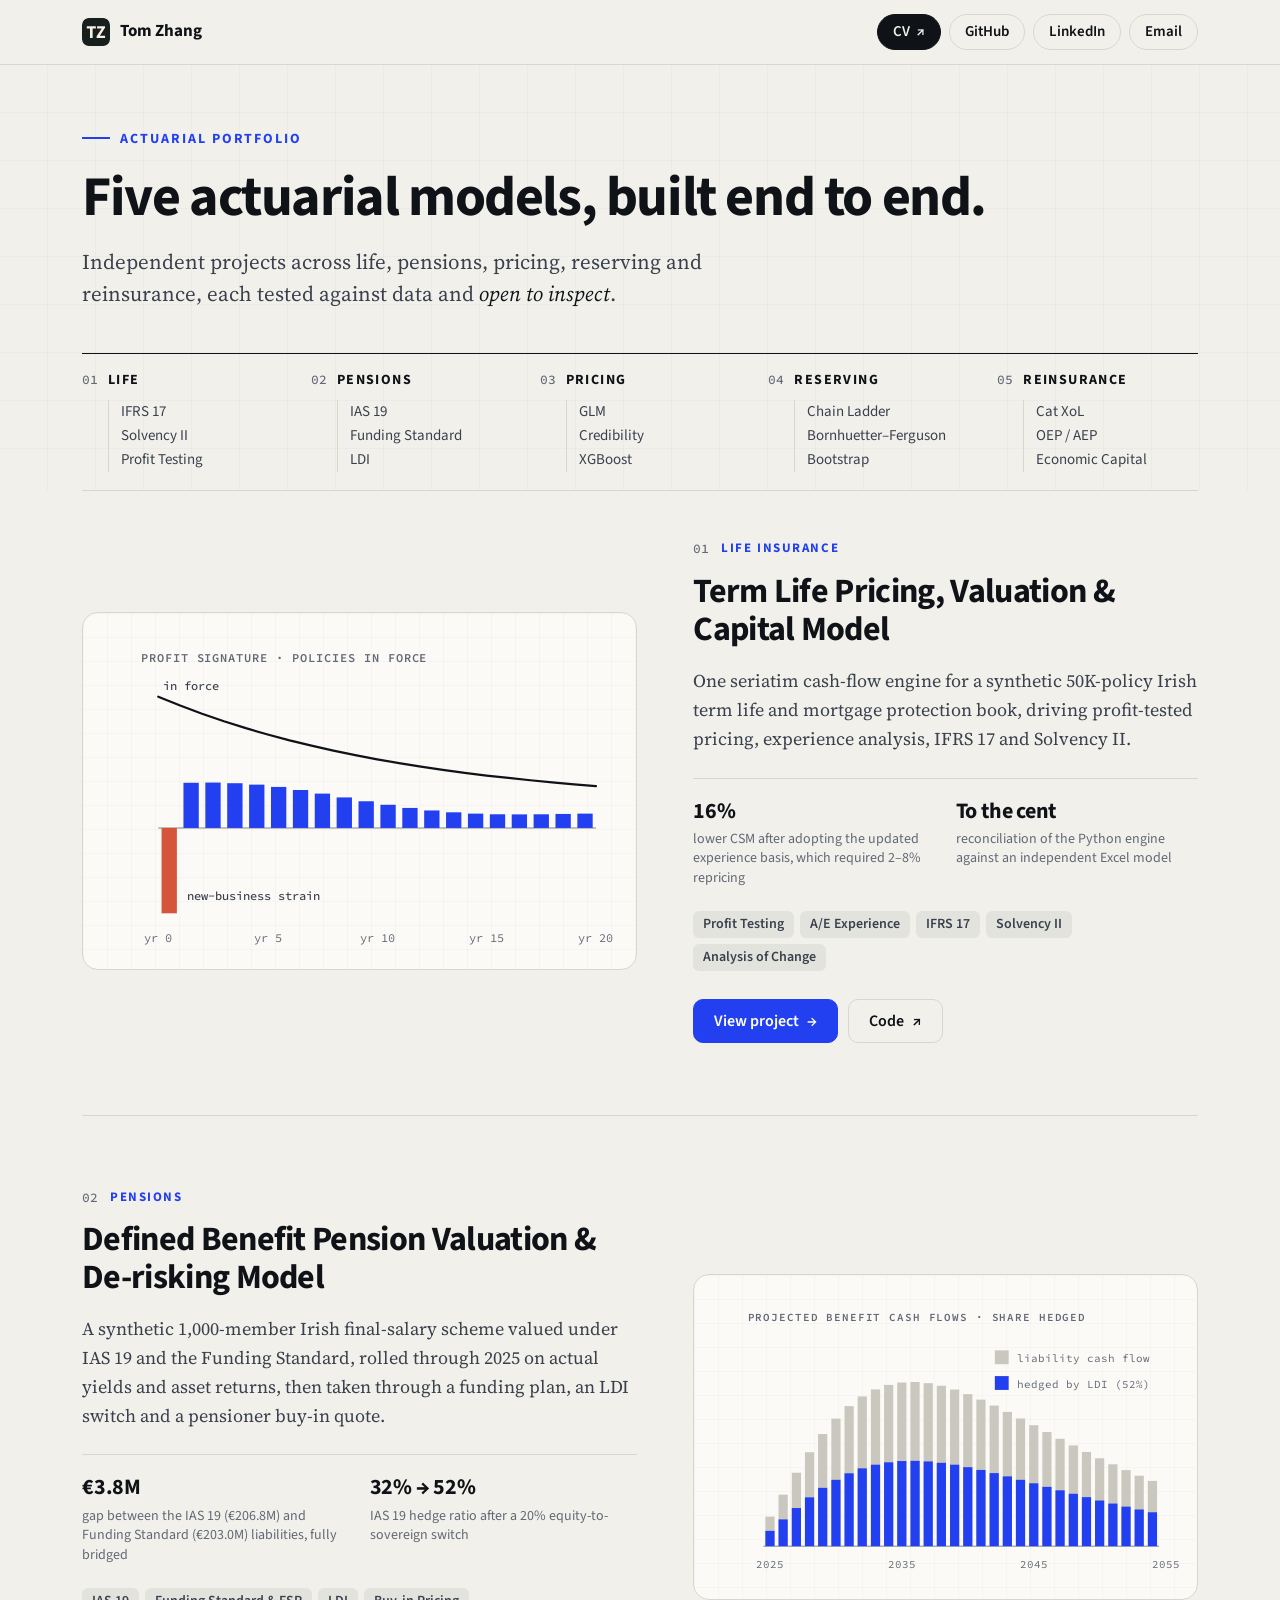
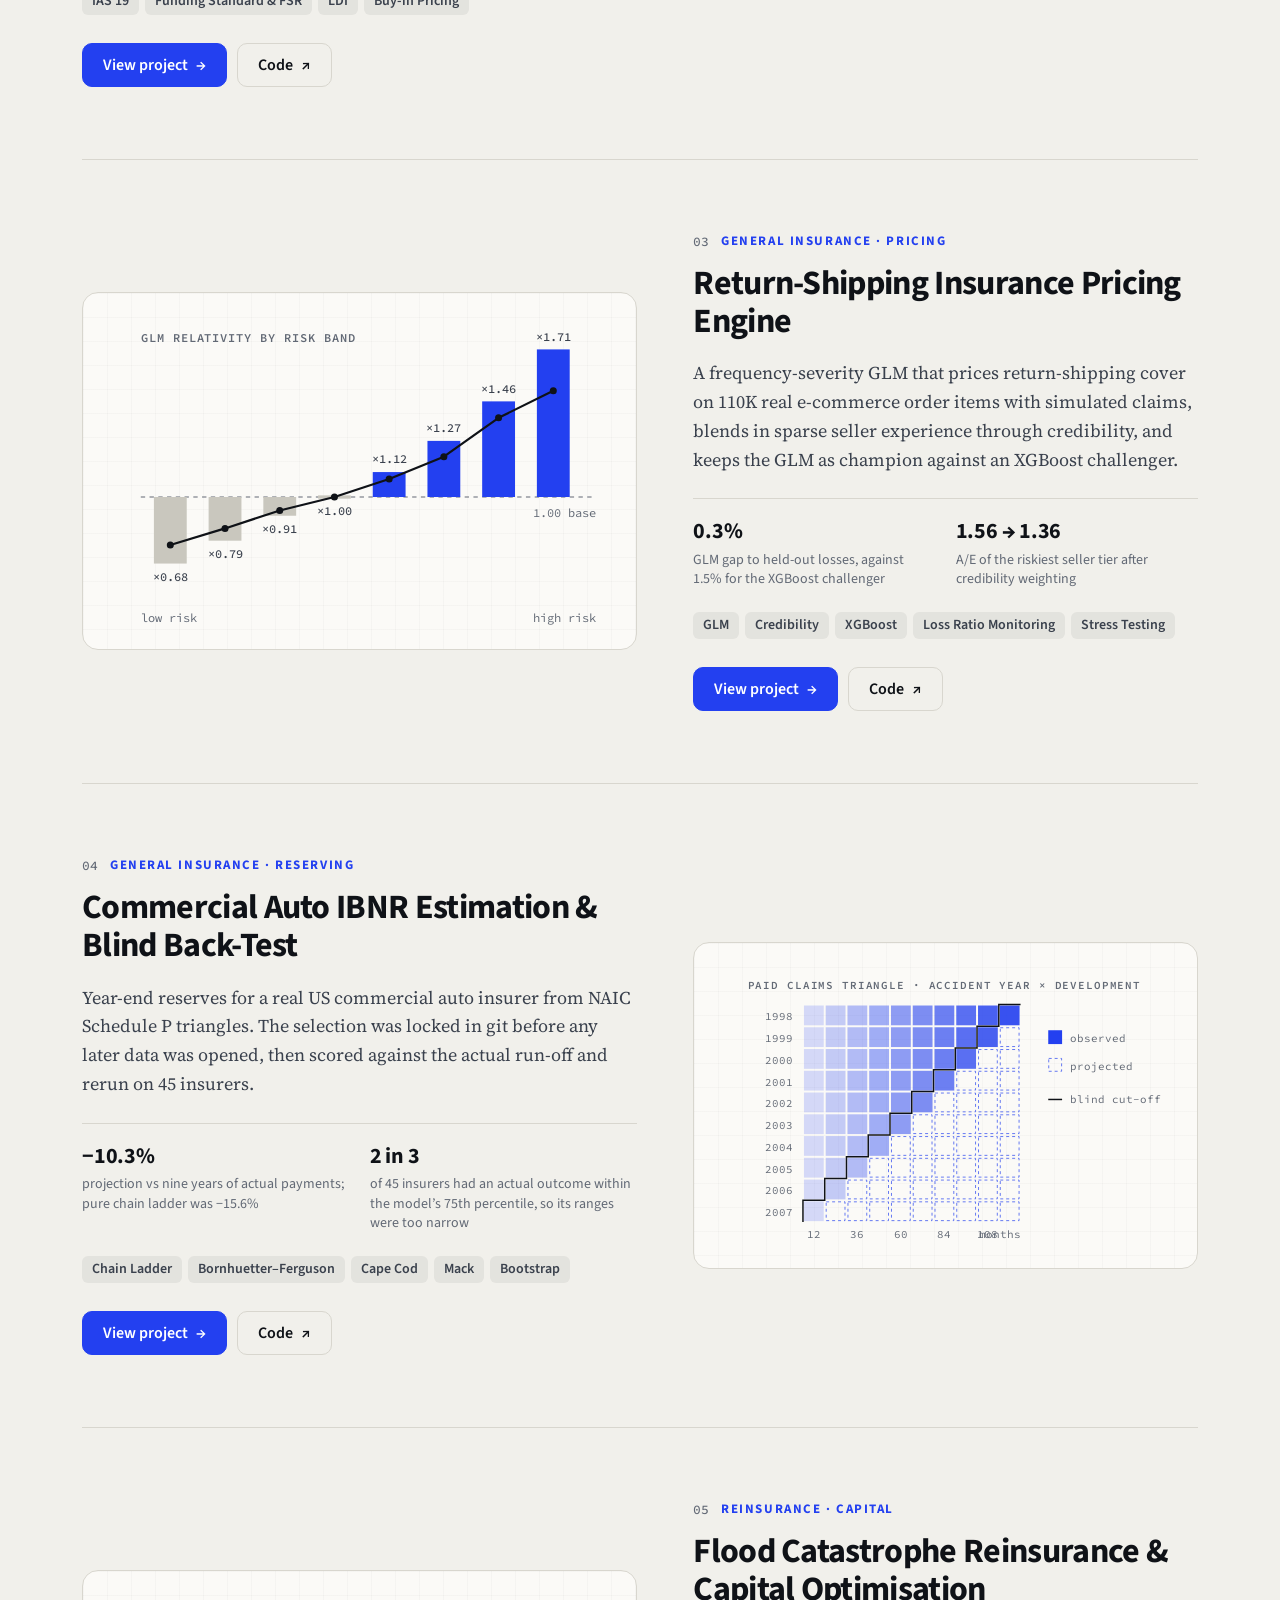
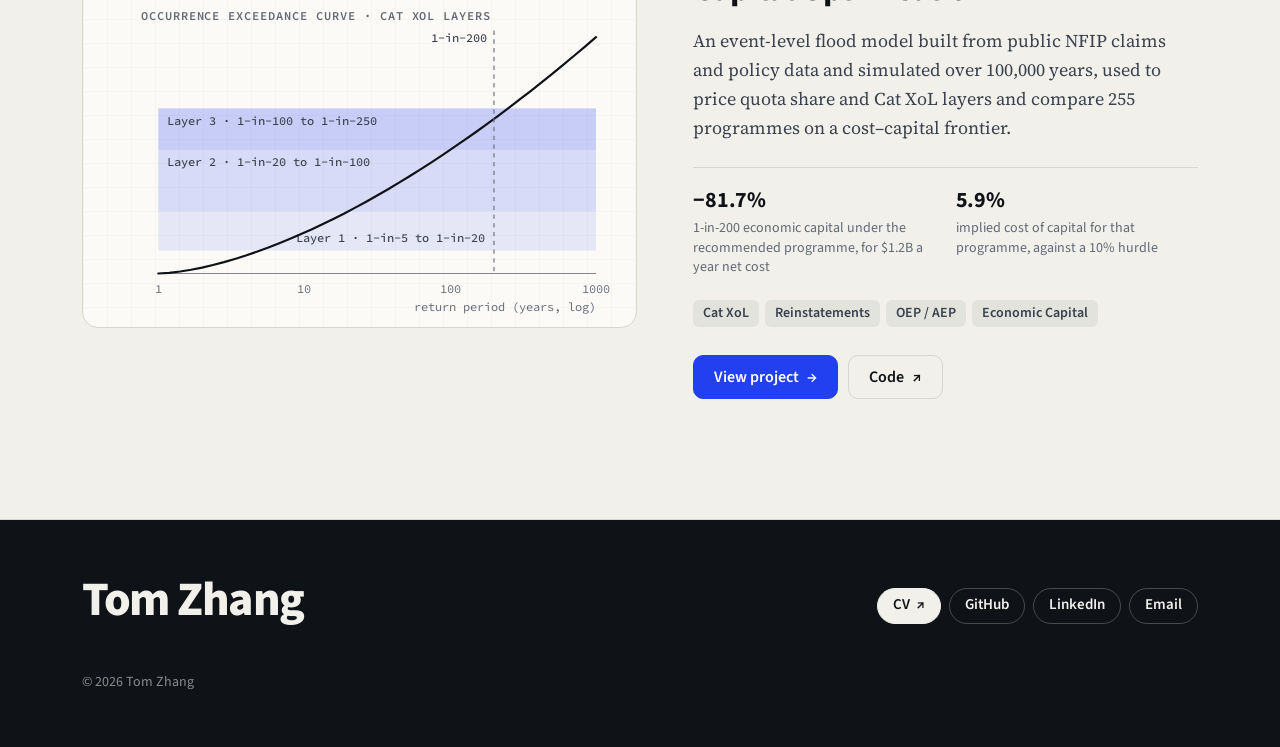
==== commit a871048d: "Refine project index keywords Pensions: Funding Standard replaces Buy-in. Reserving: Chain Ladder an" ====
--- a/index.html
+++ b/index.html
@@ -42,7 +42,7 @@
       rel="stylesheet"
       href="https://fonts.googleapis.com/css2?family=Source+Code+Pro:wght@400;500;600&amp;family=Source+Sans+3:wght@400;500;600;700;800&amp;family=Source+Serif+4:ital,opsz,wght@0,8..60,400;0,8..60,600;1,8..60,400&amp;display=swap"
     />
-    <link rel="stylesheet" href="./styles.css?v=20260929g" />
+    <link rel="stylesheet" href="./styles.css?v=20260929h" />
   </head>
   <body>
     <a class="skip" href="#work">Skip to projects</a>
@@ -85,7 +85,7 @@
             <a href="#pension">
               <span class="index-num">02</span>
               <span class="index-area">Pensions</span>
-              <span class="index-methods"><span>IAS 19</span> · <span>LDI</span> · <span>Buy-in</span></span>
+              <span class="index-methods"><span>IAS 19</span> · <span>Funding Standard</span> · <span>LDI</span></span>
             </a>
           </li>
           <li>
@@ -99,14 +99,14 @@
             <a href="#reserving">
               <span class="index-num">04</span>
               <span class="index-area">Reserving</span>
-              <span class="index-methods"><span>IBNR</span> · <span>Back-Test</span> · <span>Bootstrap</span></span>
+              <span class="index-methods"><span>Chain Ladder</span> · <span>Bornhuetter–Ferguson</span> · <span>Bootstrap</span></span>
             </a>
           </li>
           <li>
             <a href="#reinsurance">
               <span class="index-num">05</span>
               <span class="index-area">Reinsurance</span>
-              <span class="index-methods"><span>Cat XoL</span> · <span>OEP / AEP</span> · <span>Capital</span></span>
+              <span class="index-methods"><span>Cat XoL</span> · <span>OEP / AEP</span> · <span>Economic Capital</span></span>
             </a>
           </li>
         </ol>
--- a/styles.css
+++ b/styles.css
@@ -669,7 +669,9 @@
 
 /* ---------- Responsive ---------- */
 
-@media (max-width: 980px) {
+/* Five columns need ~1080px for "Bornhuetter–Ferguson"; below that the
+   index becomes one row per project */
+@media (max-width: 1100px) {
   .index {
     grid-template-columns: minmax(0, 1fr);
   }
@@ -697,7 +699,9 @@
     display: inline;
     line-height: inherit;
   }
-
+}
+
+@media (max-width: 980px) {
   .project {
     grid-template-columns: minmax(0, 1fr);
     gap: 32px;
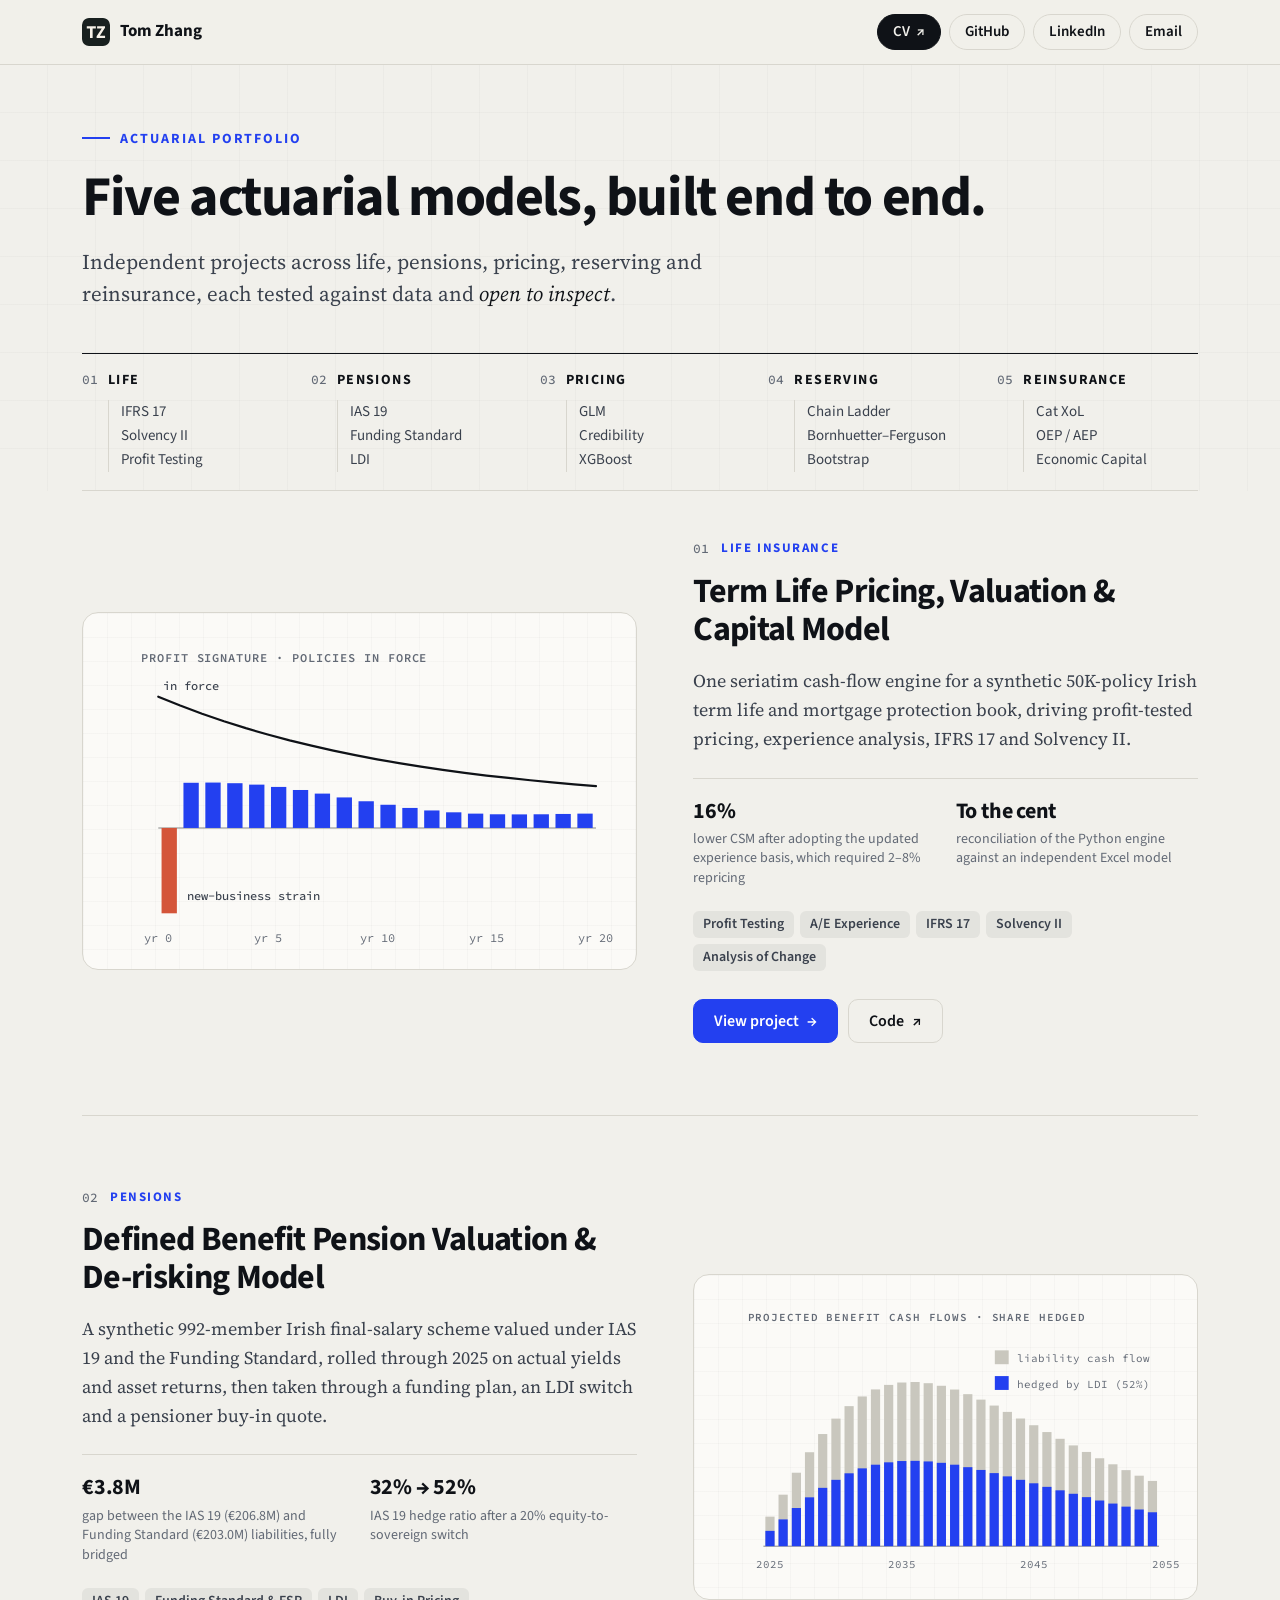
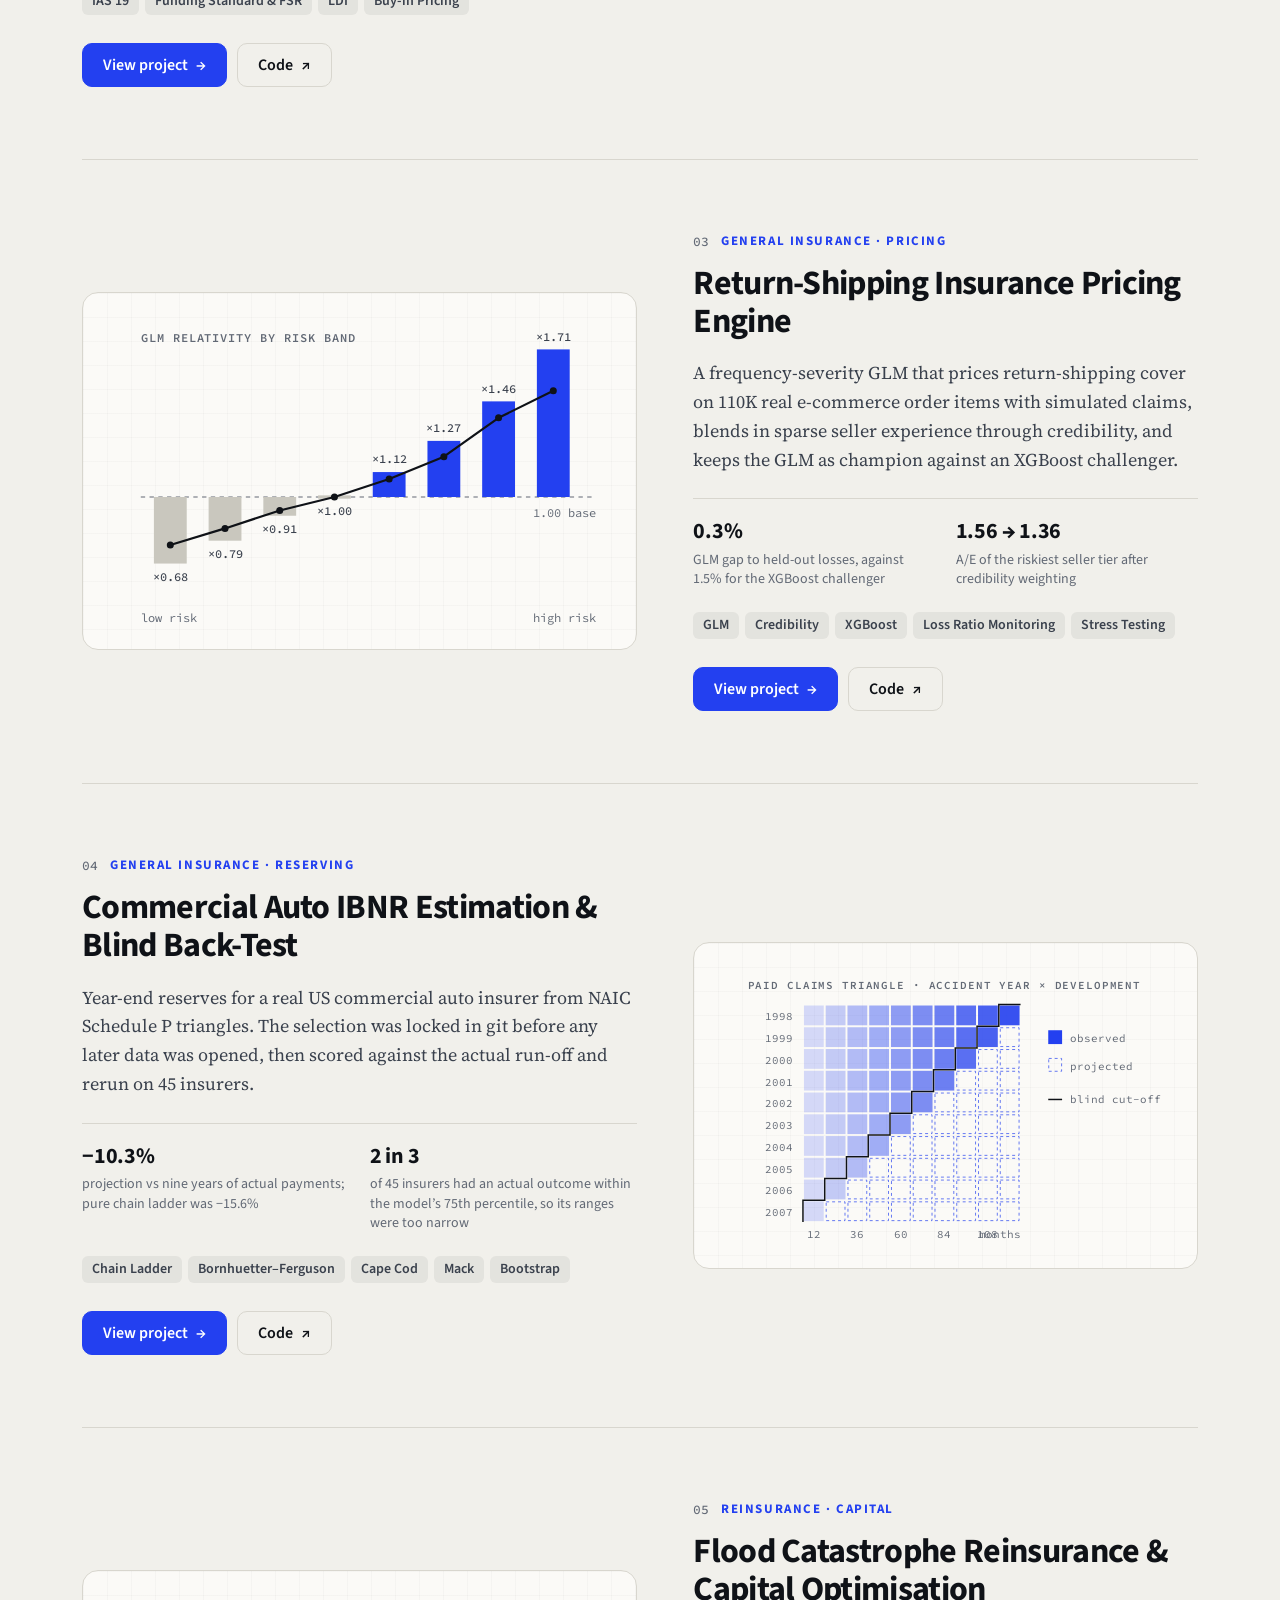
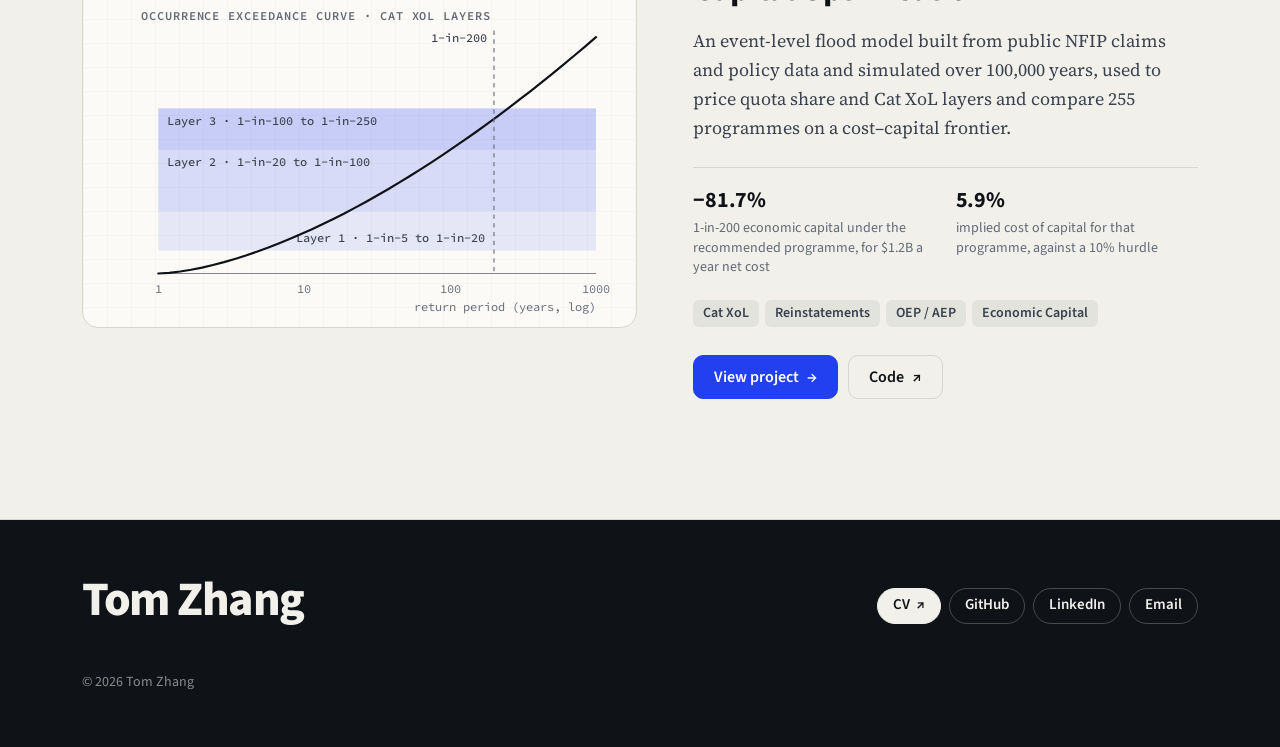
==== commit 7c8a8d7b: "Pension scheme has 992 members, matching the project and CV Co-Authored-By: Claude Opus 5.5 <noreply" ====
--- a/index.html
+++ b/index.html
@@ -151,7 +151,7 @@
             <p class="meta"><span class="meta-num">02</span>Pensions</p>
             <h2><a href="https://pnlync.github.io/db-pension/">Defined Benefit Pension Valuation &amp; De-risking Model</a></h2>
             <p class="summary">
-              A synthetic 1,000-member Irish final-salary scheme valued under IAS 19 and the
+              A synthetic 992-member Irish final-salary scheme valued under IAS 19 and the
               Funding Standard, rolled through 2025 on actual yields and asset returns, then taken
               through a funding plan, an LDI switch and a pensioner buy-in quote.
             </p>
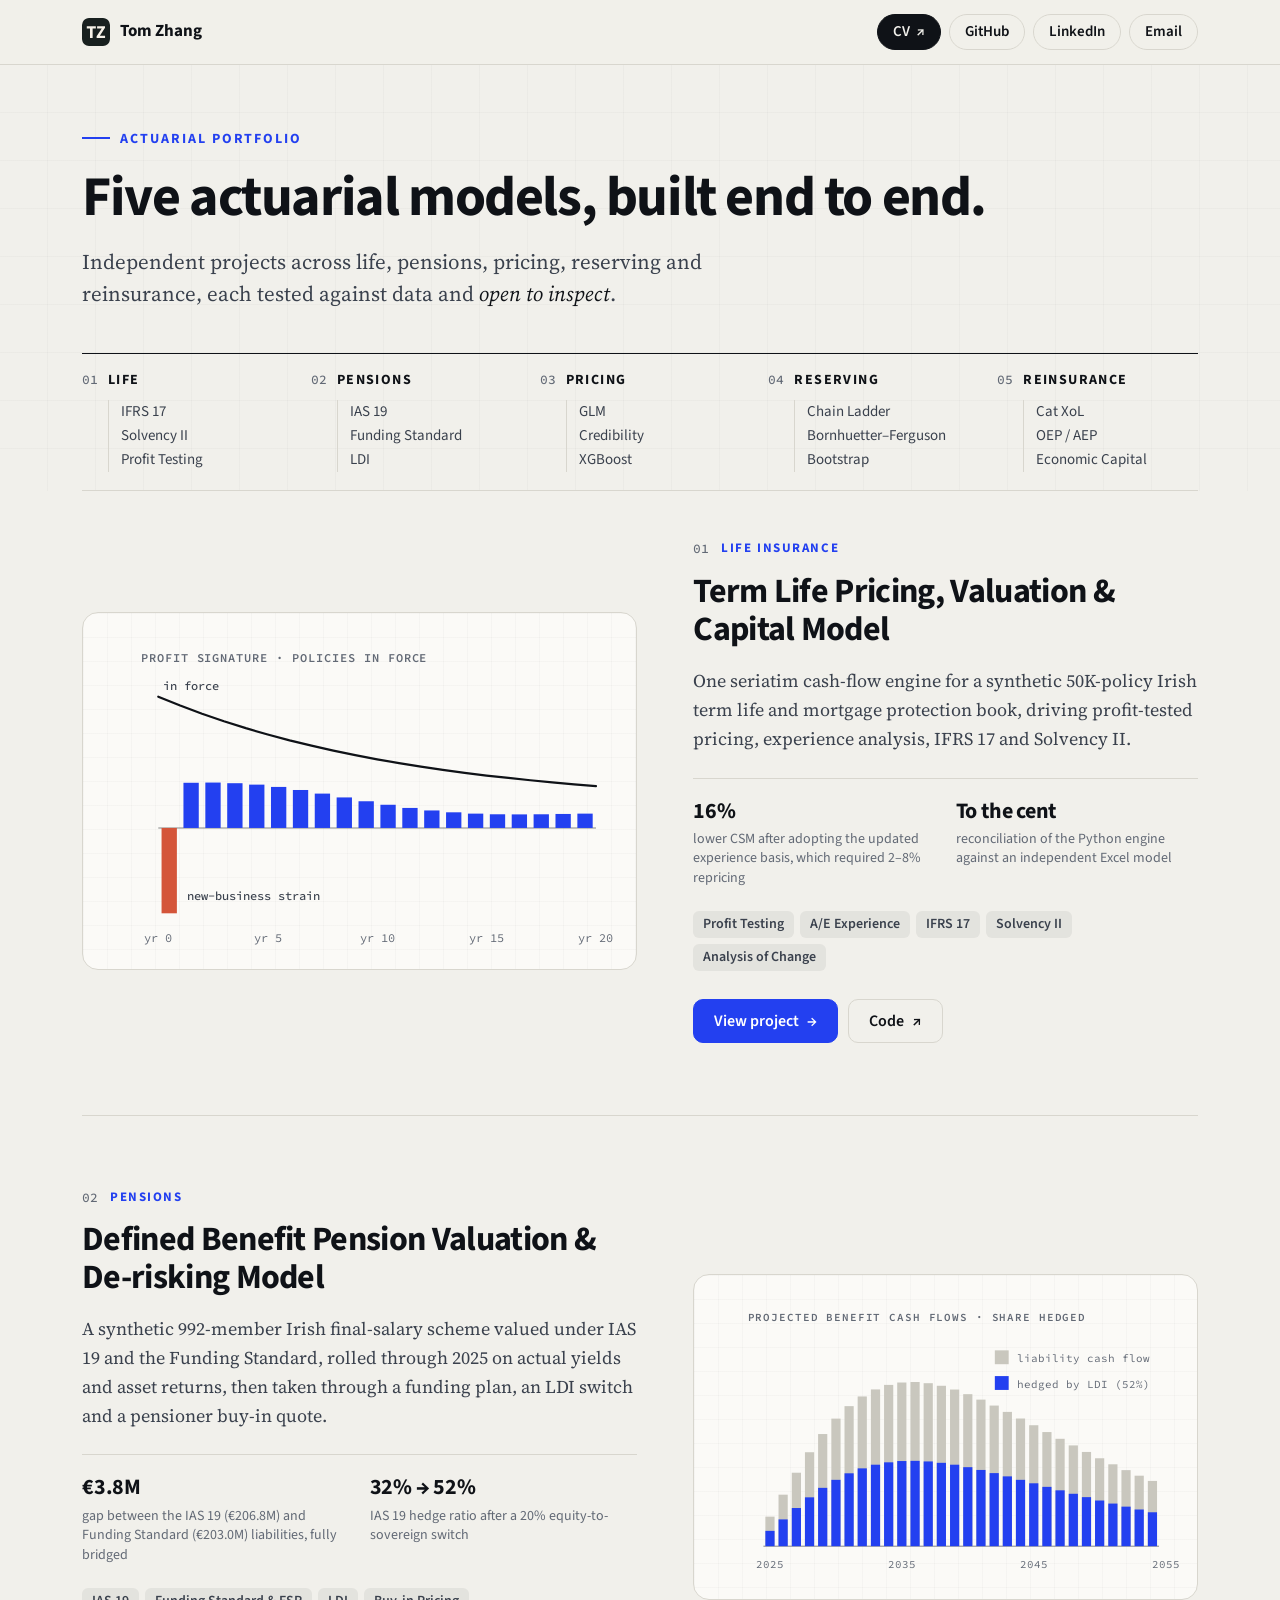
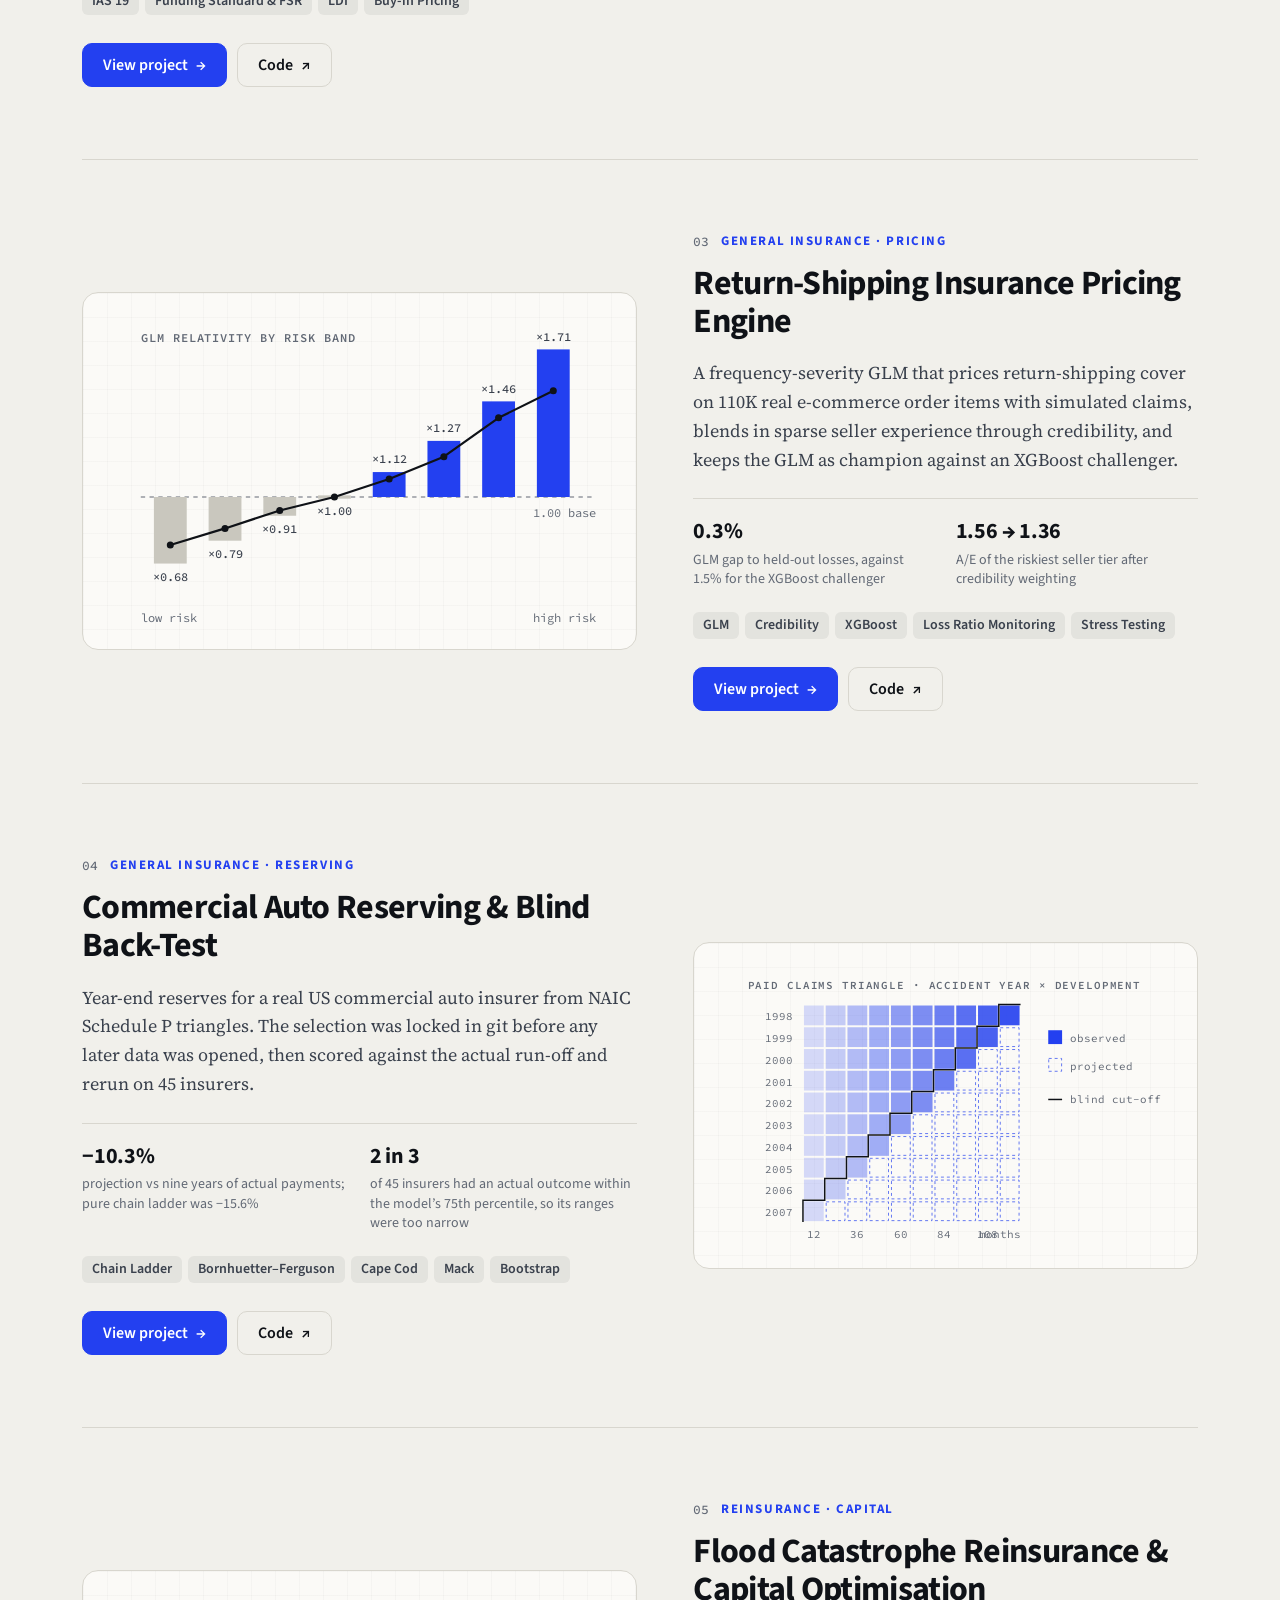
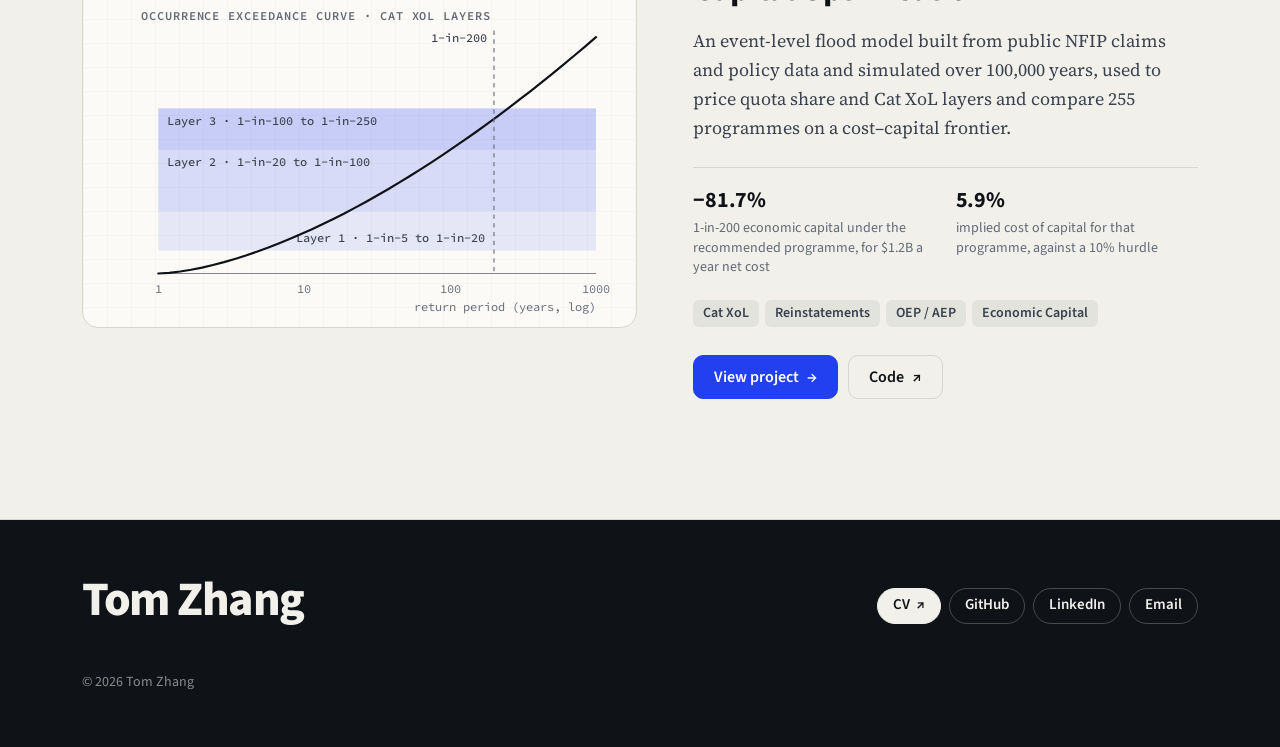
==== commit a1dc2076: "Retitle reserving project to match the CV" ====
--- a/index.html
+++ b/index.html
@@ -209,7 +209,7 @@
           <figure class="fig"><svg viewBox="0 0 480 300" role="img" aria-label="Claims development triangle split into observed and projected cells" xmlns="http://www.w3.org/2000/svg"><text x="40.0" y="28.0" class="cap" text-anchor="start">PAID CLAIMS TRIANGLE · ACCIDENT YEAR × DEVELOPMENT</text><text x="86.0" y="60.0" class="ax" text-anchor="end">1998</text><rect x="97" y="45" width="20" height="20" class="cell" style="opacity:0.18"/><rect x="119" y="45" width="20" height="20" class="cell" style="opacity:0.26"/><rect x="141" y="45" width="20" height="20" class="cell" style="opacity:0.34"/><rect x="163" y="45" width="20" height="20" class="cell" style="opacity:0.42"/><rect x="185" y="45" width="20" height="20" class="cell" style="opacity:0.50"/><rect x="207" y="45" width="20" height="20" class="cell" style="opacity:0.58"/><rect x="229" y="45" width="20" height="20" class="cell" style="opacity:0.66"/><rect x="251" y="45" width="20" height="20" class="cell" style="opacity:0.74"/><rect x="273" y="45" width="20" height="20" class="cell" style="opacity:0.82"/><rect x="295" y="45" width="20" height="20" class="cell" style="opacity:0.90"/><text x="86.0" y="82.0" class="ax" text-anchor="end">1999</text><rect x="97" y="67" width="20" height="20" class="cell" style="opacity:0.18"/><rect x="119" y="67" width="20" height="20" class="cell" style="opacity:0.26"/><rect x="141" y="67" width="20" height="20" class="cell" style="opacity:0.34"/><rect x="163" y="67" width="20" height="20" class="cell" style="opacity:0.42"/><rect x="185" y="67" width="20" height="20" class="cell" style="opacity:0.50"/><rect x="207" y="67" width="20" height="20" class="cell" style="opacity:0.58"/><rect x="229" y="67" width="20" height="20" class="cell" style="opacity:0.66"/><rect x="251" y="67" width="20" height="20" class="cell" style="opacity:0.74"/><rect x="273" y="67" width="20" height="20" class="cell" style="opacity:0.82"/><rect x="295.5" y="67.5" width="19" height="19" class="proj"/><text x="86.0" y="104.0" class="ax" text-anchor="end">2000</text><rect x="97" y="89" width="20" height="20" class="cell" style="opacity:0.18"/><rect x="119" y="89" width="20" height="20" class="cell" style="opacity:0.26"/><rect x="141" y="89" width="20" height="20" class="cell" style="opacity:0.34"/><rect x="163" y="89" width="20" height="20" class="cell" style="opacity:0.42"/><rect x="185" y="89" width="20" height="20" class="cell" style="opacity:0.50"/><rect x="207" y="89" width="20" height="20" class="cell" style="opacity:0.58"/><rect x="229" y="89" width="20" height="20" class="cell" style="opacity:0.66"/><rect x="251" y="89" width="20" height="20" class="cell" style="opacity:0.74"/><rect x="273.5" y="89.5" width="19" height="19" class="proj"/><rect x="295.5" y="89.5" width="19" height="19" class="proj"/><text x="86.0" y="126.0" class="ax" text-anchor="end">2001</text><rect x="97" y="111" width="20" height="20" class="cell" style="opacity:0.18"/><rect x="119" y="111" width="20" height="20" class="cell" style="opacity:0.26"/><rect x="141" y="111" width="20" height="20" class="cell" style="opacity:0.34"/><rect x="163" y="111" width="20" height="20" class="cell" style="opacity:0.42"/><rect x="185" y="111" width="20" height="20" class="cell" style="opacity:0.50"/><rect x="207" y="111" width="20" height="20" class="cell" style="opacity:0.58"/><rect x="229" y="111" width="20" height="20" class="cell" style="opacity:0.66"/><rect x="251.5" y="111.5" width="19" height="19" class="proj"/><rect x="273.5" y="111.5" width="19" height="19" class="proj"/><rect x="295.5" y="111.5" width="19" height="19" class="proj"/><text x="86.0" y="148.0" class="ax" text-anchor="end">2002</text><rect x="97" y="133" width="20" height="20" class="cell" style="opacity:0.18"/><rect x="119" y="133" width="20" height="20" class="cell" style="opacity:0.26"/><rect x="141" y="133" width="20" height="20" class="cell" style="opacity:0.34"/><rect x="163" y="133" width="20" height="20" class="cell" style="opacity:0.42"/><rect x="185" y="133" width="20" height="20" class="cell" style="opacity:0.50"/><rect x="207" y="133" width="20" height="20" class="cell" style="opacity:0.58"/><rect x="229.5" y="133.5" width="19" height="19" class="proj"/><rect x="251.5" y="133.5" width="19" height="19" class="proj"/><rect x="273.5" y="133.5" width="19" height="19" class="proj"/><rect x="295.5" y="133.5" width="19" height="19" class="proj"/><text x="86.0" y="170.0" class="ax" text-anchor="end">2003</text><rect x="97" y="155" width="20" height="20" class="cell" style="opacity:0.18"/><rect x="119" y="155" width="20" height="20" class="cell" style="opacity:0.26"/><rect x="141" y="155" width="20" height="20" class="cell" style="opacity:0.34"/><rect x="163" y="155" width="20" height="20" class="cell" style="opacity:0.42"/><rect x="185" y="155" width="20" height="20" class="cell" style="opacity:0.50"/><rect x="207.5" y="155.5" width="19" height="19" class="proj"/><rect x="229.5" y="155.5" width="19" height="19" class="proj"/><rect x="251.5" y="155.5" width="19" height="19" class="proj"/><rect x="273.5" y="155.5" width="19" height="19" class="proj"/><rect x="295.5" y="155.5" width="19" height="19" class="proj"/><text x="86.0" y="192.0" class="ax" text-anchor="end">2004</text><rect x="97" y="177" width="20" height="20" class="cell" style="opacity:0.18"/><rect x="119" y="177" width="20" height="20" class="cell" style="opacity:0.26"/><rect x="141" y="177" width="20" height="20" class="cell" style="opacity:0.34"/><rect x="163" y="177" width="20" height="20" class="cell" style="opacity:0.42"/><rect x="185.5" y="177.5" width="19" height="19" class="proj"/><rect x="207.5" y="177.5" width="19" height="19" class="proj"/><rect x="229.5" y="177.5" width="19" height="19" class="proj"/><rect x="251.5" y="177.5" width="19" height="19" class="proj"/><rect x="273.5" y="177.5" width="19" height="19" class="proj"/><rect x="295.5" y="177.5" width="19" height="19" class="proj"/><text x="86.0" y="214.0" class="ax" text-anchor="end">2005</text><rect x="97" y="199" width="20" height="20" class="cell" style="opacity:0.18"/><rect x="119" y="199" width="20" height="20" class="cell" style="opacity:0.26"/><rect x="141" y="199" width="20" height="20" class="cell" style="opacity:0.34"/><rect x="163.5" y="199.5" width="19" height="19" class="proj"/><rect x="185.5" y="199.5" width="19" height="19" class="proj"/><rect x="207.5" y="199.5" width="19" height="19" class="proj"/><rect x="229.5" y="199.5" width="19" height="19" class="proj"/><rect x="251.5" y="199.5" width="19" height="19" class="proj"/><rect x="273.5" y="199.5" width="19" height="19" class="proj"/><rect x="295.5" y="199.5" width="19" height="19" class="proj"/><text x="86.0" y="236.0" class="ax" text-anchor="end">2006</text><rect x="97" y="221" width="20" height="20" class="cell" style="opacity:0.18"/><rect x="119" y="221" width="20" height="20" class="cell" style="opacity:0.26"/><rect x="141.5" y="221.5" width="19" height="19" class="proj"/><rect x="163.5" y="221.5" width="19" height="19" class="proj"/><rect x="185.5" y="221.5" width="19" height="19" class="proj"/><rect x="207.5" y="221.5" width="19" height="19" class="proj"/><rect x="229.5" y="221.5" width="19" height="19" class="proj"/><rect x="251.5" y="221.5" width="19" height="19" class="proj"/><rect x="273.5" y="221.5" width="19" height="19" class="proj"/><rect x="295.5" y="221.5" width="19" height="19" class="proj"/><text x="86.0" y="258.0" class="ax" text-anchor="end">2007</text><rect x="97" y="243" width="20" height="20" class="cell" style="opacity:0.18"/><rect x="119.5" y="243.5" width="19" height="19" class="proj"/><rect x="141.5" y="243.5" width="19" height="19" class="proj"/><rect x="163.5" y="243.5" width="19" height="19" class="proj"/><rect x="185.5" y="243.5" width="19" height="19" class="proj"/><rect x="207.5" y="243.5" width="19" height="19" class="proj"/><rect x="229.5" y="243.5" width="19" height="19" class="proj"/><rect x="251.5" y="243.5" width="19" height="19" class="proj"/><rect x="273.5" y="243.5" width="19" height="19" class="proj"/><rect x="295.5" y="243.5" width="19" height="19" class="proj"/><text x="107.0" y="280.0" class="ax" text-anchor="middle">12</text><text x="151.0" y="280.0" class="ax" text-anchor="middle">36</text><text x="195.0" y="280.0" class="ax" text-anchor="middle">60</text><text x="239.0" y="280.0" class="ax" text-anchor="middle">84</text><text x="283.0" y="280.0" class="ax" text-anchor="middle">108</text><text x="316.0" y="280.0" class="ax" text-anchor="end">months</text><rect x="344" y="70" width="14" height="14" class="cell"/><text x="366.0" y="82.0" class="ax" text-anchor="start">observed</text><rect x="344.5" y="98.5" width="13" height="13" class="proj"/><text x="366.0" y="110.0" class="ax" text-anchor="start">projected</text><line x1="344" y1="140" x2="358" y2="140" class="cut"/><text x="366.0" y="144.0" class="ax" text-anchor="start">blind cut-off</text><polyline class="cut" points="316,44 316,44 294,44 294,66 272,66 272,88 250,88 250,110 228,110 228,132 206,132 206,154 184,154 184,176 162,176 162,198 140,198 140,220 118,220 118,242 96,242 96,264"/></svg></figure>
           <div class="body">
             <p class="meta"><span class="meta-num">04</span>General Insurance · Reserving</p>
-            <h2><a href="https://pnlync.github.io/reserving/">Commercial Auto IBNR Estimation &amp; Blind Back-Test</a></h2>
+            <h2><a href="https://pnlync.github.io/reserving/">Commercial Auto Reserving &amp; Blind Back-Test</a></h2>
             <p class="summary">
               Year-end reserves for a real US commercial auto insurer from NAIC Schedule P
               triangles. The selection was locked in git before any later data was opened, then
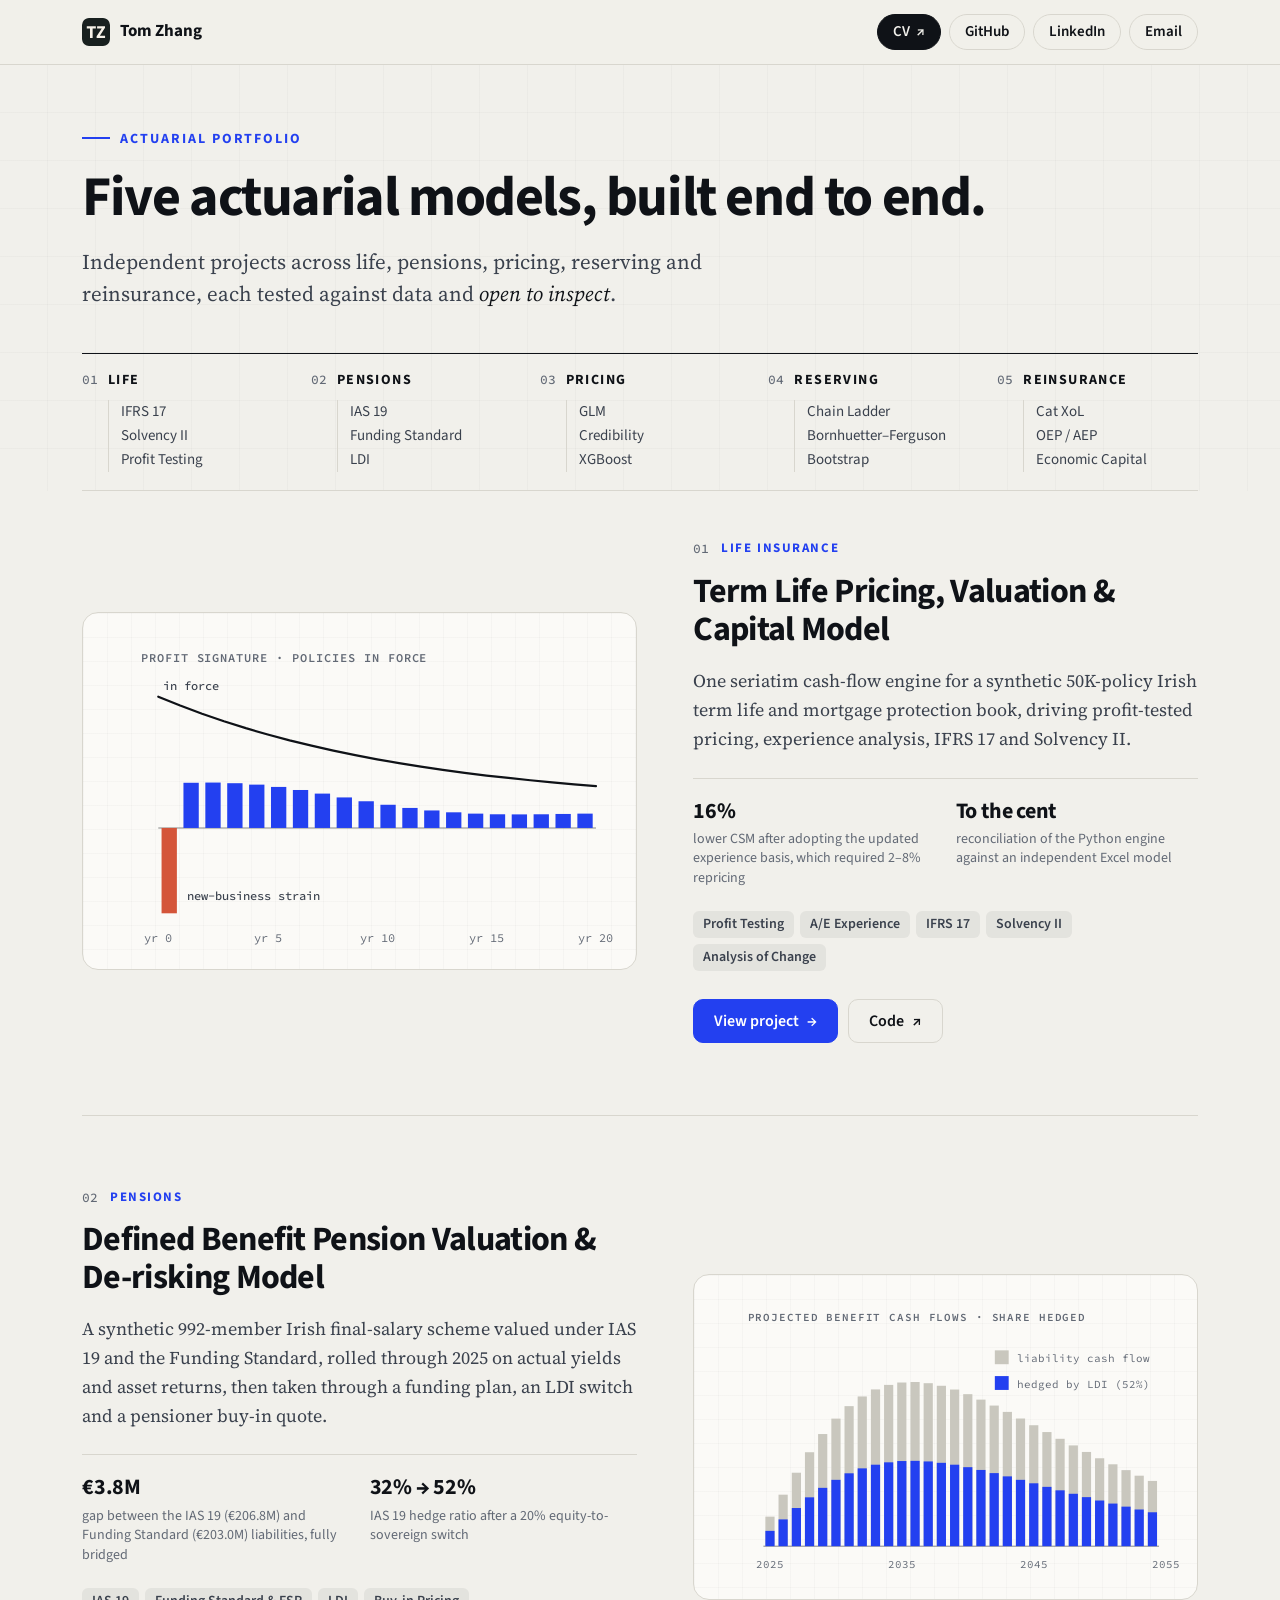
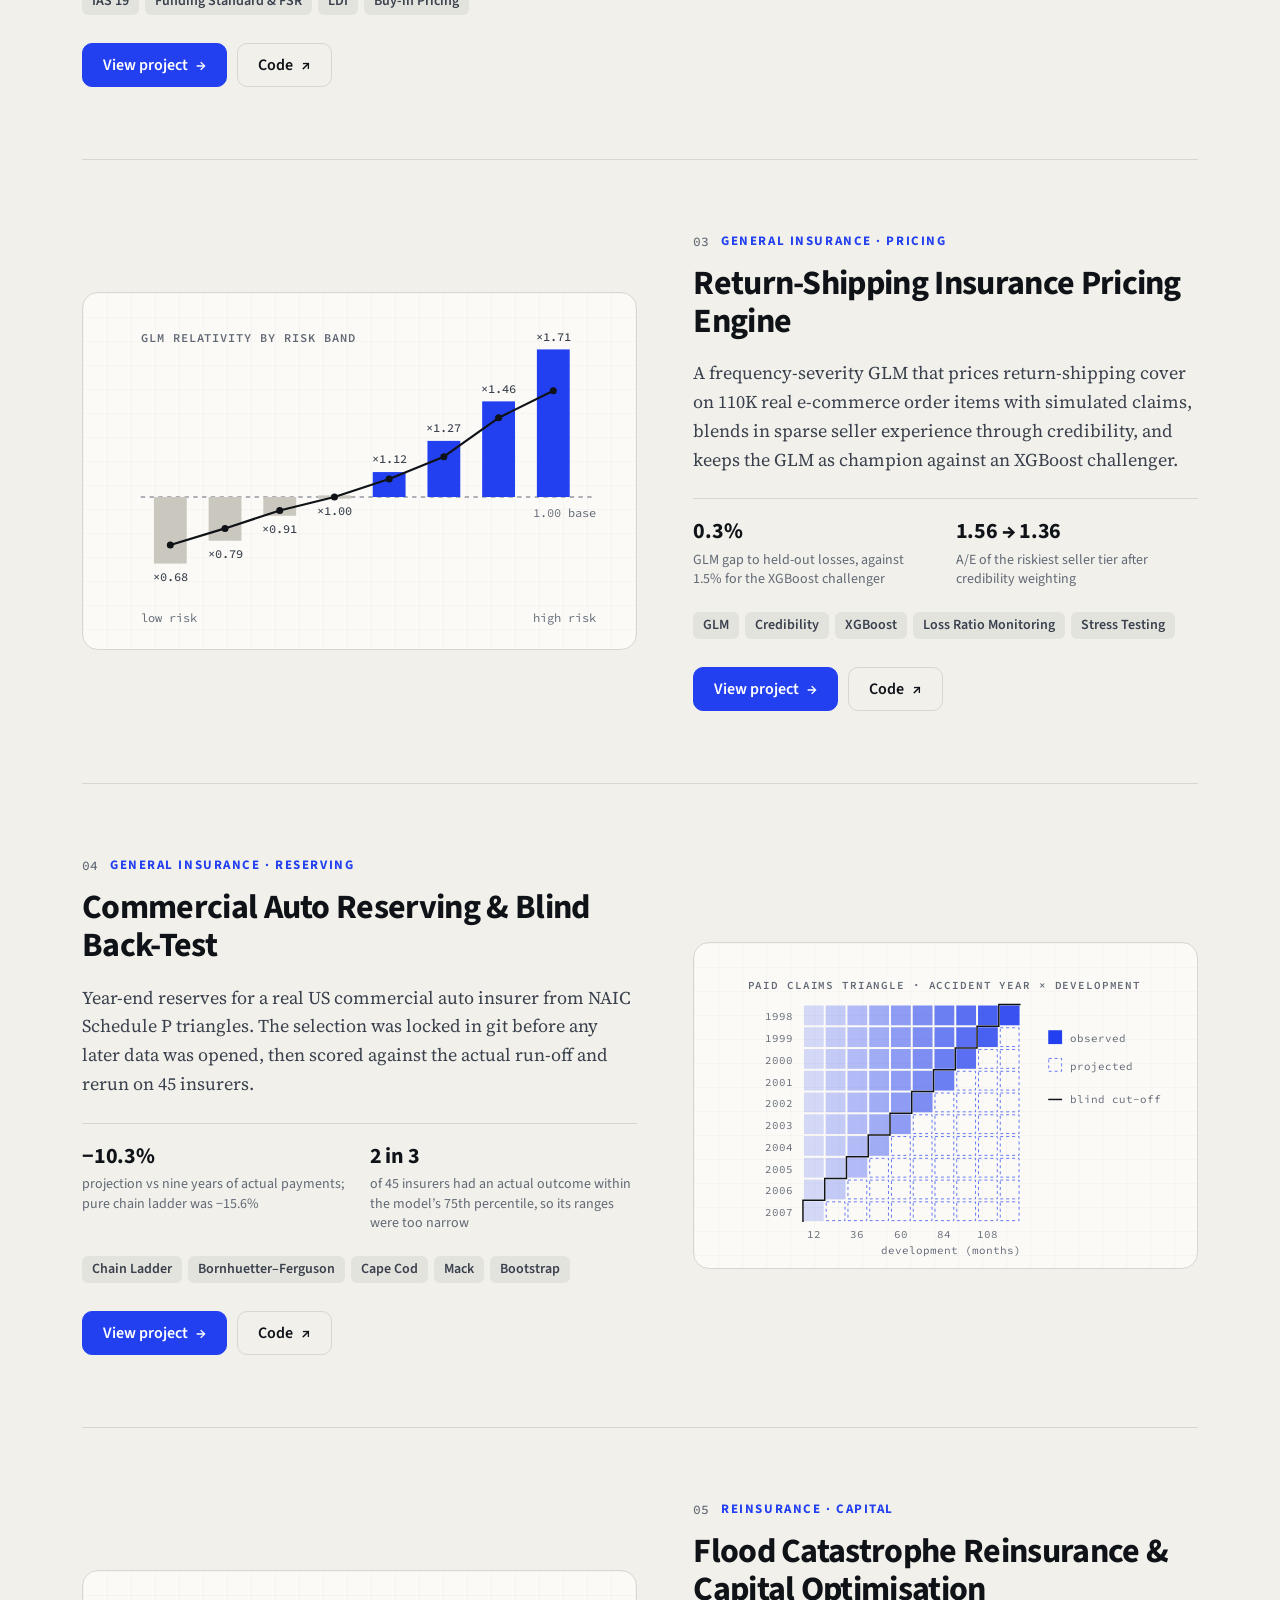
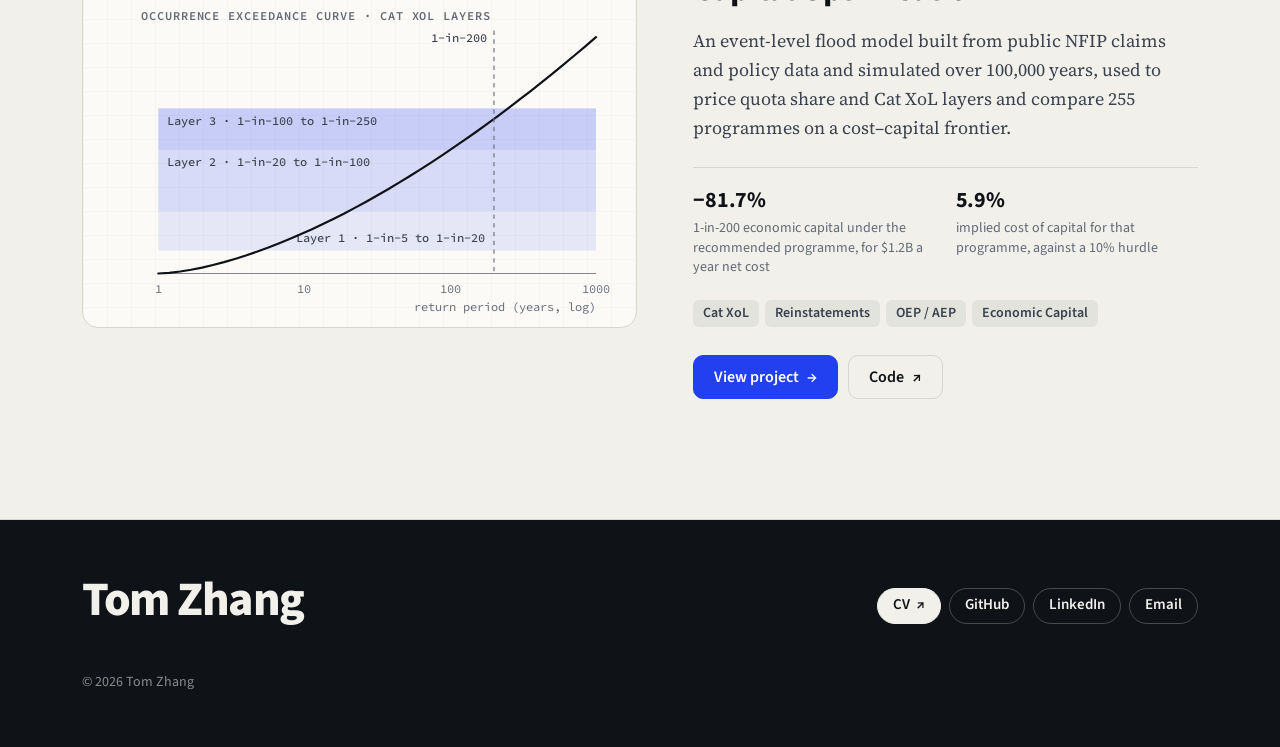
==== commit 5d0f6aff: "Move triangle x-axis title below tick labels to stop overlap Co-Authored-By: Claude Opus 5.5 <norepl" ====
--- a/index.html
+++ b/index.html
@@ -206,7 +206,7 @@
         </article>
 
         <article class="project" id="reserving">
-          <figure class="fig"><svg viewBox="0 0 480 300" role="img" aria-label="Claims development triangle split into observed and projected cells" xmlns="http://www.w3.org/2000/svg"><text x="40.0" y="28.0" class="cap" text-anchor="start">PAID CLAIMS TRIANGLE · ACCIDENT YEAR × DEVELOPMENT</text><text x="86.0" y="60.0" class="ax" text-anchor="end">1998</text><rect x="97" y="45" width="20" height="20" class="cell" style="opacity:0.18"/><rect x="119" y="45" width="20" height="20" class="cell" style="opacity:0.26"/><rect x="141" y="45" width="20" height="20" class="cell" style="opacity:0.34"/><rect x="163" y="45" width="20" height="20" class="cell" style="opacity:0.42"/><rect x="185" y="45" width="20" height="20" class="cell" style="opacity:0.50"/><rect x="207" y="45" width="20" height="20" class="cell" style="opacity:0.58"/><rect x="229" y="45" width="20" height="20" class="cell" style="opacity:0.66"/><rect x="251" y="45" width="20" height="20" class="cell" style="opacity:0.74"/><rect x="273" y="45" width="20" height="20" class="cell" style="opacity:0.82"/><rect x="295" y="45" width="20" height="20" class="cell" style="opacity:0.90"/><text x="86.0" y="82.0" class="ax" text-anchor="end">1999</text><rect x="97" y="67" width="20" height="20" class="cell" style="opacity:0.18"/><rect x="119" y="67" width="20" height="20" class="cell" style="opacity:0.26"/><rect x="141" y="67" width="20" height="20" class="cell" style="opacity:0.34"/><rect x="163" y="67" width="20" height="20" class="cell" style="opacity:0.42"/><rect x="185" y="67" width="20" height="20" class="cell" style="opacity:0.50"/><rect x="207" y="67" width="20" height="20" class="cell" style="opacity:0.58"/><rect x="229" y="67" width="20" height="20" class="cell" style="opacity:0.66"/><rect x="251" y="67" width="20" height="20" class="cell" style="opacity:0.74"/><rect x="273" y="67" width="20" height="20" class="cell" style="opacity:0.82"/><rect x="295.5" y="67.5" width="19" height="19" class="proj"/><text x="86.0" y="104.0" class="ax" text-anchor="end">2000</text><rect x="97" y="89" width="20" height="20" class="cell" style="opacity:0.18"/><rect x="119" y="89" width="20" height="20" class="cell" style="opacity:0.26"/><rect x="141" y="89" width="20" height="20" class="cell" style="opacity:0.34"/><rect x="163" y="89" width="20" height="20" class="cell" style="opacity:0.42"/><rect x="185" y="89" width="20" height="20" class="cell" style="opacity:0.50"/><rect x="207" y="89" width="20" height="20" class="cell" style="opacity:0.58"/><rect x="229" y="89" width="20" height="20" class="cell" style="opacity:0.66"/><rect x="251" y="89" width="20" height="20" class="cell" style="opacity:0.74"/><rect x="273.5" y="89.5" width="19" height="19" class="proj"/><rect x="295.5" y="89.5" width="19" height="19" class="proj"/><text x="86.0" y="126.0" class="ax" text-anchor="end">2001</text><rect x="97" y="111" width="20" height="20" class="cell" style="opacity:0.18"/><rect x="119" y="111" width="20" height="20" class="cell" style="opacity:0.26"/><rect x="141" y="111" width="20" height="20" class="cell" style="opacity:0.34"/><rect x="163" y="111" width="20" height="20" class="cell" style="opacity:0.42"/><rect x="185" y="111" width="20" height="20" class="cell" style="opacity:0.50"/><rect x="207" y="111" width="20" height="20" class="cell" style="opacity:0.58"/><rect x="229" y="111" width="20" height="20" class="cell" style="opacity:0.66"/><rect x="251.5" y="111.5" width="19" height="19" class="proj"/><rect x="273.5" y="111.5" width="19" height="19" class="proj"/><rect x="295.5" y="111.5" width="19" height="19" class="proj"/><text x="86.0" y="148.0" class="ax" text-anchor="end">2002</text><rect x="97" y="133" width="20" height="20" class="cell" style="opacity:0.18"/><rect x="119" y="133" width="20" height="20" class="cell" style="opacity:0.26"/><rect x="141" y="133" width="20" height="20" class="cell" style="opacity:0.34"/><rect x="163" y="133" width="20" height="20" class="cell" style="opacity:0.42"/><rect x="185" y="133" width="20" height="20" class="cell" style="opacity:0.50"/><rect x="207" y="133" width="20" height="20" class="cell" style="opacity:0.58"/><rect x="229.5" y="133.5" width="19" height="19" class="proj"/><rect x="251.5" y="133.5" width="19" height="19" class="proj"/><rect x="273.5" y="133.5" width="19" height="19" class="proj"/><rect x="295.5" y="133.5" width="19" height="19" class="proj"/><text x="86.0" y="170.0" class="ax" text-anchor="end">2003</text><rect x="97" y="155" width="20" height="20" class="cell" style="opacity:0.18"/><rect x="119" y="155" width="20" height="20" class="cell" style="opacity:0.26"/><rect x="141" y="155" width="20" height="20" class="cell" style="opacity:0.34"/><rect x="163" y="155" width="20" height="20" class="cell" style="opacity:0.42"/><rect x="185" y="155" width="20" height="20" class="cell" style="opacity:0.50"/><rect x="207.5" y="155.5" width="19" height="19" class="proj"/><rect x="229.5" y="155.5" width="19" height="19" class="proj"/><rect x="251.5" y="155.5" width="19" height="19" class="proj"/><rect x="273.5" y="155.5" width="19" height="19" class="proj"/><rect x="295.5" y="155.5" width="19" height="19" class="proj"/><text x="86.0" y="192.0" class="ax" text-anchor="end">2004</text><rect x="97" y="177" width="20" height="20" class="cell" style="opacity:0.18"/><rect x="119" y="177" width="20" height="20" class="cell" style="opacity:0.26"/><rect x="141" y="177" width="20" height="20" class="cell" style="opacity:0.34"/><rect x="163" y="177" width="20" height="20" class="cell" style="opacity:0.42"/><rect x="185.5" y="177.5" width="19" height="19" class="proj"/><rect x="207.5" y="177.5" width="19" height="19" class="proj"/><rect x="229.5" y="177.5" width="19" height="19" class="proj"/><rect x="251.5" y="177.5" width="19" height="19" class="proj"/><rect x="273.5" y="177.5" width="19" height="19" class="proj"/><rect x="295.5" y="177.5" width="19" height="19" class="proj"/><text x="86.0" y="214.0" class="ax" text-anchor="end">2005</text><rect x="97" y="199" width="20" height="20" class="cell" style="opacity:0.18"/><rect x="119" y="199" width="20" height="20" class="cell" style="opacity:0.26"/><rect x="141" y="199" width="20" height="20" class="cell" style="opacity:0.34"/><rect x="163.5" y="199.5" width="19" height="19" class="proj"/><rect x="185.5" y="199.5" width="19" height="19" class="proj"/><rect x="207.5" y="199.5" width="19" height="19" class="proj"/><rect x="229.5" y="199.5" width="19" height="19" class="proj"/><rect x="251.5" y="199.5" width="19" height="19" class="proj"/><rect x="273.5" y="199.5" width="19" height="19" class="proj"/><rect x="295.5" y="199.5" width="19" height="19" class="proj"/><text x="86.0" y="236.0" class="ax" text-anchor="end">2006</text><rect x="97" y="221" width="20" height="20" class="cell" style="opacity:0.18"/><rect x="119" y="221" width="20" height="20" class="cell" style="opacity:0.26"/><rect x="141.5" y="221.5" width="19" height="19" class="proj"/><rect x="163.5" y="221.5" width="19" height="19" class="proj"/><rect x="185.5" y="221.5" width="19" height="19" class="proj"/><rect x="207.5" y="221.5" width="19" height="19" class="proj"/><rect x="229.5" y="221.5" width="19" height="19" class="proj"/><rect x="251.5" y="221.5" width="19" height="19" class="proj"/><rect x="273.5" y="221.5" width="19" height="19" class="proj"/><rect x="295.5" y="221.5" width="19" height="19" class="proj"/><text x="86.0" y="258.0" class="ax" text-anchor="end">2007</text><rect x="97" y="243" width="20" height="20" class="cell" style="opacity:0.18"/><rect x="119.5" y="243.5" width="19" height="19" class="proj"/><rect x="141.5" y="243.5" width="19" height="19" class="proj"/><rect x="163.5" y="243.5" width="19" height="19" class="proj"/><rect x="185.5" y="243.5" width="19" height="19" class="proj"/><rect x="207.5" y="243.5" width="19" height="19" class="proj"/><rect x="229.5" y="243.5" width="19" height="19" class="proj"/><rect x="251.5" y="243.5" width="19" height="19" class="proj"/><rect x="273.5" y="243.5" width="19" height="19" class="proj"/><rect x="295.5" y="243.5" width="19" height="19" class="proj"/><text x="107.0" y="280.0" class="ax" text-anchor="middle">12</text><text x="151.0" y="280.0" class="ax" text-anchor="middle">36</text><text x="195.0" y="280.0" class="ax" text-anchor="middle">60</text><text x="239.0" y="280.0" class="ax" text-anchor="middle">84</text><text x="283.0" y="280.0" class="ax" text-anchor="middle">108</text><text x="316.0" y="280.0" class="ax" text-anchor="end">months</text><rect x="344" y="70" width="14" height="14" class="cell"/><text x="366.0" y="82.0" class="ax" text-anchor="start">observed</text><rect x="344.5" y="98.5" width="13" height="13" class="proj"/><text x="366.0" y="110.0" class="ax" text-anchor="start">projected</text><line x1="344" y1="140" x2="358" y2="140" class="cut"/><text x="366.0" y="144.0" class="ax" text-anchor="start">blind cut-off</text><polyline class="cut" points="316,44 316,44 294,44 294,66 272,66 272,88 250,88 250,110 228,110 228,132 206,132 206,154 184,154 184,176 162,176 162,198 140,198 140,220 118,220 118,242 96,242 96,264"/></svg></figure>
+          <figure class="fig"><svg viewBox="0 0 480 300" role="img" aria-label="Claims development triangle split into observed and projected cells" xmlns="http://www.w3.org/2000/svg"><text x="40.0" y="28.0" class="cap" text-anchor="start">PAID CLAIMS TRIANGLE · ACCIDENT YEAR × DEVELOPMENT</text><text x="86.0" y="60.0" class="ax" text-anchor="end">1998</text><rect x="97" y="45" width="20" height="20" class="cell" style="opacity:0.18"/><rect x="119" y="45" width="20" height="20" class="cell" style="opacity:0.26"/><rect x="141" y="45" width="20" height="20" class="cell" style="opacity:0.34"/><rect x="163" y="45" width="20" height="20" class="cell" style="opacity:0.42"/><rect x="185" y="45" width="20" height="20" class="cell" style="opacity:0.50"/><rect x="207" y="45" width="20" height="20" class="cell" style="opacity:0.58"/><rect x="229" y="45" width="20" height="20" class="cell" style="opacity:0.66"/><rect x="251" y="45" width="20" height="20" class="cell" style="opacity:0.74"/><rect x="273" y="45" width="20" height="20" class="cell" style="opacity:0.82"/><rect x="295" y="45" width="20" height="20" class="cell" style="opacity:0.90"/><text x="86.0" y="82.0" class="ax" text-anchor="end">1999</text><rect x="97" y="67" width="20" height="20" class="cell" style="opacity:0.18"/><rect x="119" y="67" width="20" height="20" class="cell" style="opacity:0.26"/><rect x="141" y="67" width="20" height="20" class="cell" style="opacity:0.34"/><rect x="163" y="67" width="20" height="20" class="cell" style="opacity:0.42"/><rect x="185" y="67" width="20" height="20" class="cell" style="opacity:0.50"/><rect x="207" y="67" width="20" height="20" class="cell" style="opacity:0.58"/><rect x="229" y="67" width="20" height="20" class="cell" style="opacity:0.66"/><rect x="251" y="67" width="20" height="20" class="cell" style="opacity:0.74"/><rect x="273" y="67" width="20" height="20" class="cell" style="opacity:0.82"/><rect x="295.5" y="67.5" width="19" height="19" class="proj"/><text x="86.0" y="104.0" class="ax" text-anchor="end">2000</text><rect x="97" y="89" width="20" height="20" class="cell" style="opacity:0.18"/><rect x="119" y="89" width="20" height="20" class="cell" style="opacity:0.26"/><rect x="141" y="89" width="20" height="20" class="cell" style="opacity:0.34"/><rect x="163" y="89" width="20" height="20" class="cell" style="opacity:0.42"/><rect x="185" y="89" width="20" height="20" class="cell" style="opacity:0.50"/><rect x="207" y="89" width="20" height="20" class="cell" style="opacity:0.58"/><rect x="229" y="89" width="20" height="20" class="cell" style="opacity:0.66"/><rect x="251" y="89" width="20" height="20" class="cell" style="opacity:0.74"/><rect x="273.5" y="89.5" width="19" height="19" class="proj"/><rect x="295.5" y="89.5" width="19" height="19" class="proj"/><text x="86.0" y="126.0" class="ax" text-anchor="end">2001</text><rect x="97" y="111" width="20" height="20" class="cell" style="opacity:0.18"/><rect x="119" y="111" width="20" height="20" class="cell" style="opacity:0.26"/><rect x="141" y="111" width="20" height="20" class="cell" style="opacity:0.34"/><rect x="163" y="111" width="20" height="20" class="cell" style="opacity:0.42"/><rect x="185" y="111" width="20" height="20" class="cell" style="opacity:0.50"/><rect x="207" y="111" width="20" height="20" class="cell" style="opacity:0.58"/><rect x="229" y="111" width="20" height="20" class="cell" style="opacity:0.66"/><rect x="251.5" y="111.5" width="19" height="19" class="proj"/><rect x="273.5" y="111.5" width="19" height="19" class="proj"/><rect x="295.5" y="111.5" width="19" height="19" class="proj"/><text x="86.0" y="148.0" class="ax" text-anchor="end">2002</text><rect x="97" y="133" width="20" height="20" class="cell" style="opacity:0.18"/><rect x="119" y="133" width="20" height="20" class="cell" style="opacity:0.26"/><rect x="141" y="133" width="20" height="20" class="cell" style="opacity:0.34"/><rect x="163" y="133" width="20" height="20" class="cell" style="opacity:0.42"/><rect x="185" y="133" width="20" height="20" class="cell" style="opacity:0.50"/><rect x="207" y="133" width="20" height="20" class="cell" style="opacity:0.58"/><rect x="229.5" y="133.5" width="19" height="19" class="proj"/><rect x="251.5" y="133.5" width="19" height="19" class="proj"/><rect x="273.5" y="133.5" width="19" height="19" class="proj"/><rect x="295.5" y="133.5" width="19" height="19" class="proj"/><text x="86.0" y="170.0" class="ax" text-anchor="end">2003</text><rect x="97" y="155" width="20" height="20" class="cell" style="opacity:0.18"/><rect x="119" y="155" width="20" height="20" class="cell" style="opacity:0.26"/><rect x="141" y="155" width="20" height="20" class="cell" style="opacity:0.34"/><rect x="163" y="155" width="20" height="20" class="cell" style="opacity:0.42"/><rect x="185" y="155" width="20" height="20" class="cell" style="opacity:0.50"/><rect x="207.5" y="155.5" width="19" height="19" class="proj"/><rect x="229.5" y="155.5" width="19" height="19" class="proj"/><rect x="251.5" y="155.5" width="19" height="19" class="proj"/><rect x="273.5" y="155.5" width="19" height="19" class="proj"/><rect x="295.5" y="155.5" width="19" height="19" class="proj"/><text x="86.0" y="192.0" class="ax" text-anchor="end">2004</text><rect x="97" y="177" width="20" height="20" class="cell" style="opacity:0.18"/><rect x="119" y="177" width="20" height="20" class="cell" style="opacity:0.26"/><rect x="141" y="177" width="20" height="20" class="cell" style="opacity:0.34"/><rect x="163" y="177" width="20" height="20" class="cell" style="opacity:0.42"/><rect x="185.5" y="177.5" width="19" height="19" class="proj"/><rect x="207.5" y="177.5" width="19" height="19" class="proj"/><rect x="229.5" y="177.5" width="19" height="19" class="proj"/><rect x="251.5" y="177.5" width="19" height="19" class="proj"/><rect x="273.5" y="177.5" width="19" height="19" class="proj"/><rect x="295.5" y="177.5" width="19" height="19" class="proj"/><text x="86.0" y="214.0" class="ax" text-anchor="end">2005</text><rect x="97" y="199" width="20" height="20" class="cell" style="opacity:0.18"/><rect x="119" y="199" width="20" height="20" class="cell" style="opacity:0.26"/><rect x="141" y="199" width="20" height="20" class="cell" style="opacity:0.34"/><rect x="163.5" y="199.5" width="19" height="19" class="proj"/><rect x="185.5" y="199.5" width="19" height="19" class="proj"/><rect x="207.5" y="199.5" width="19" height="19" class="proj"/><rect x="229.5" y="199.5" width="19" height="19" class="proj"/><rect x="251.5" y="199.5" width="19" height="19" class="proj"/><rect x="273.5" y="199.5" width="19" height="19" class="proj"/><rect x="295.5" y="199.5" width="19" height="19" class="proj"/><text x="86.0" y="236.0" class="ax" text-anchor="end">2006</text><rect x="97" y="221" width="20" height="20" class="cell" style="opacity:0.18"/><rect x="119" y="221" width="20" height="20" class="cell" style="opacity:0.26"/><rect x="141.5" y="221.5" width="19" height="19" class="proj"/><rect x="163.5" y="221.5" width="19" height="19" class="proj"/><rect x="185.5" y="221.5" width="19" height="19" class="proj"/><rect x="207.5" y="221.5" width="19" height="19" class="proj"/><rect x="229.5" y="221.5" width="19" height="19" class="proj"/><rect x="251.5" y="221.5" width="19" height="19" class="proj"/><rect x="273.5" y="221.5" width="19" height="19" class="proj"/><rect x="295.5" y="221.5" width="19" height="19" class="proj"/><text x="86.0" y="258.0" class="ax" text-anchor="end">2007</text><rect x="97" y="243" width="20" height="20" class="cell" style="opacity:0.18"/><rect x="119.5" y="243.5" width="19" height="19" class="proj"/><rect x="141.5" y="243.5" width="19" height="19" class="proj"/><rect x="163.5" y="243.5" width="19" height="19" class="proj"/><rect x="185.5" y="243.5" width="19" height="19" class="proj"/><rect x="207.5" y="243.5" width="19" height="19" class="proj"/><rect x="229.5" y="243.5" width="19" height="19" class="proj"/><rect x="251.5" y="243.5" width="19" height="19" class="proj"/><rect x="273.5" y="243.5" width="19" height="19" class="proj"/><rect x="295.5" y="243.5" width="19" height="19" class="proj"/><text x="107.0" y="280.0" class="ax" text-anchor="middle">12</text><text x="151.0" y="280.0" class="ax" text-anchor="middle">36</text><text x="195.0" y="280.0" class="ax" text-anchor="middle">60</text><text x="239.0" y="280.0" class="ax" text-anchor="middle">84</text><text x="283.0" y="280.0" class="ax" text-anchor="middle">108</text><text x="316.0" y="296.0" class="ax" text-anchor="end">development (months)</text><rect x="344" y="70" width="14" height="14" class="cell"/><text x="366.0" y="82.0" class="ax" text-anchor="start">observed</text><rect x="344.5" y="98.5" width="13" height="13" class="proj"/><text x="366.0" y="110.0" class="ax" text-anchor="start">projected</text><line x1="344" y1="140" x2="358" y2="140" class="cut"/><text x="366.0" y="144.0" class="ax" text-anchor="start">blind cut-off</text><polyline class="cut" points="316,44 316,44 294,44 294,66 272,66 272,88 250,88 250,110 228,110 228,132 206,132 206,154 184,154 184,176 162,176 162,198 140,198 140,220 118,220 118,242 96,242 96,264"/></svg></figure>
           <div class="body">
             <p class="meta"><span class="meta-num">04</span>General Insurance · Reserving</p>
             <h2><a href="https://pnlync.github.io/reserving/">Commercial Auto Reserving &amp; Blind Back-Test</a></h2>
